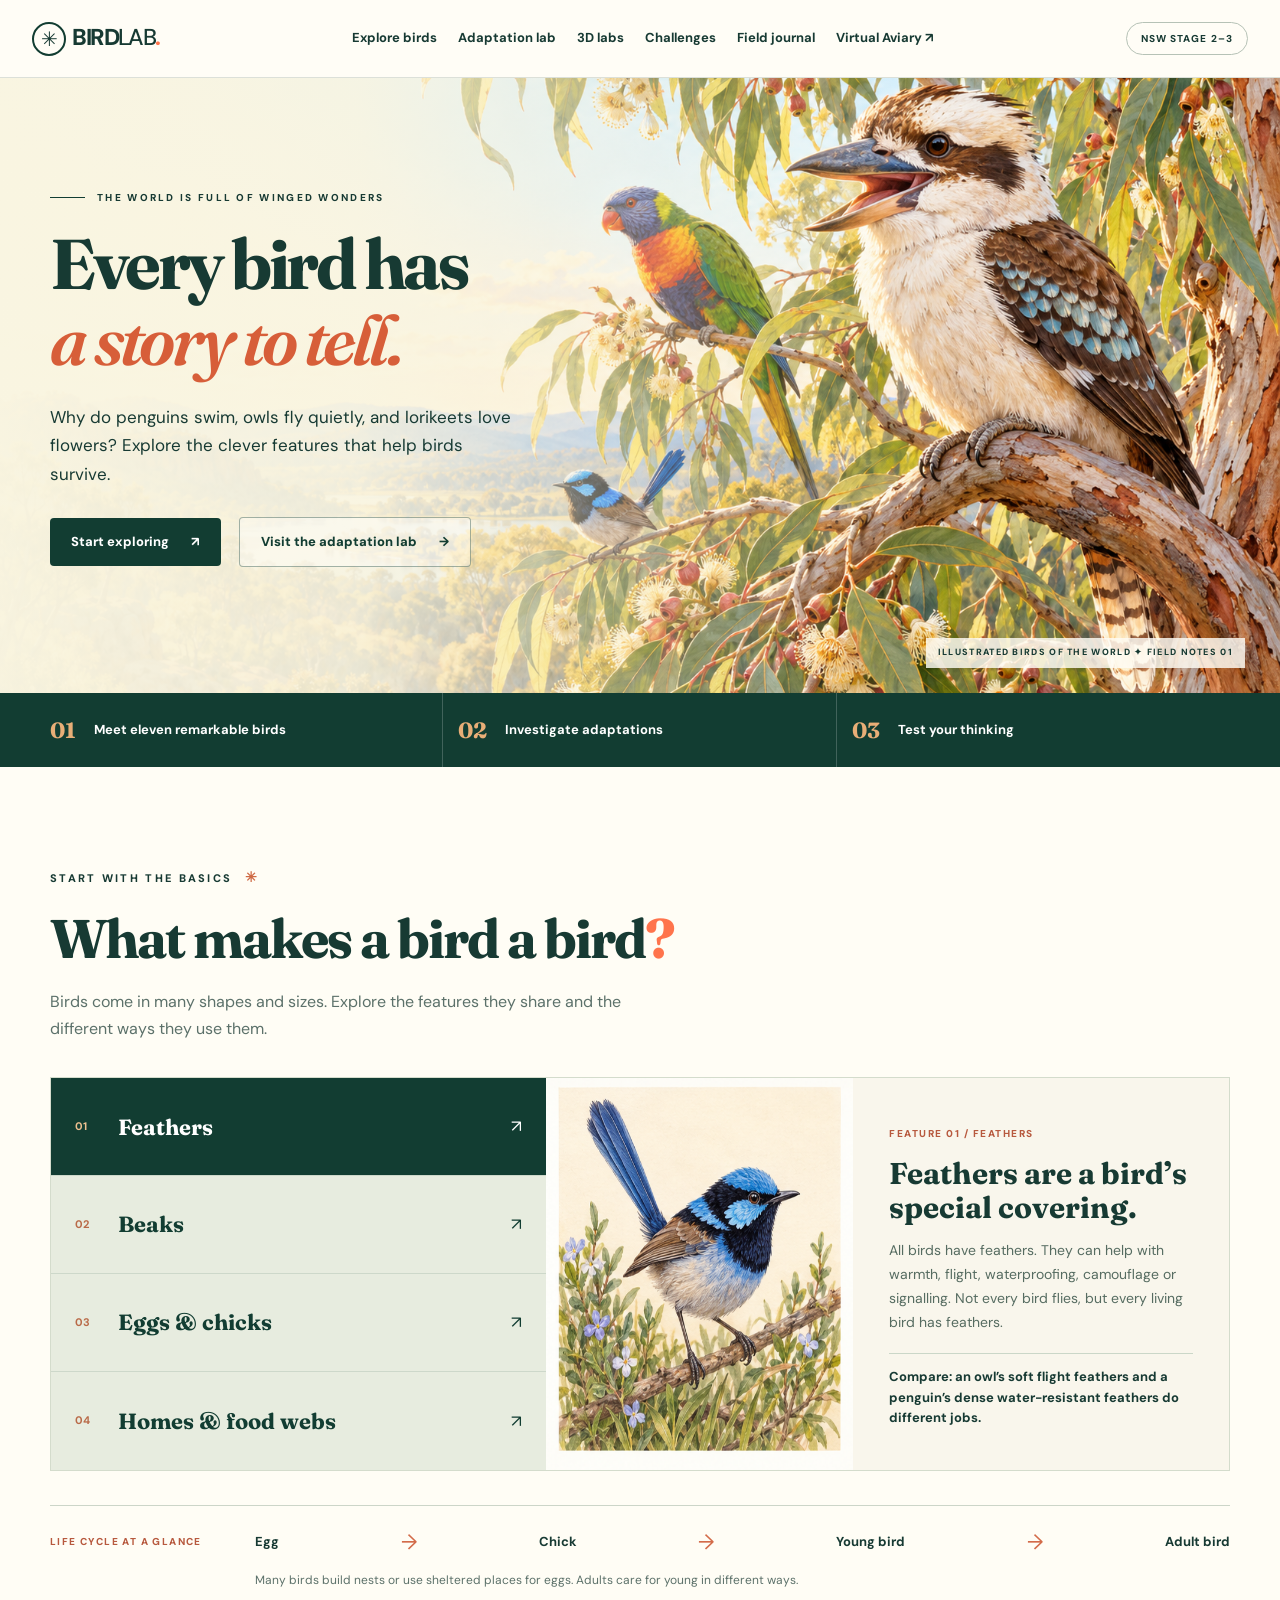
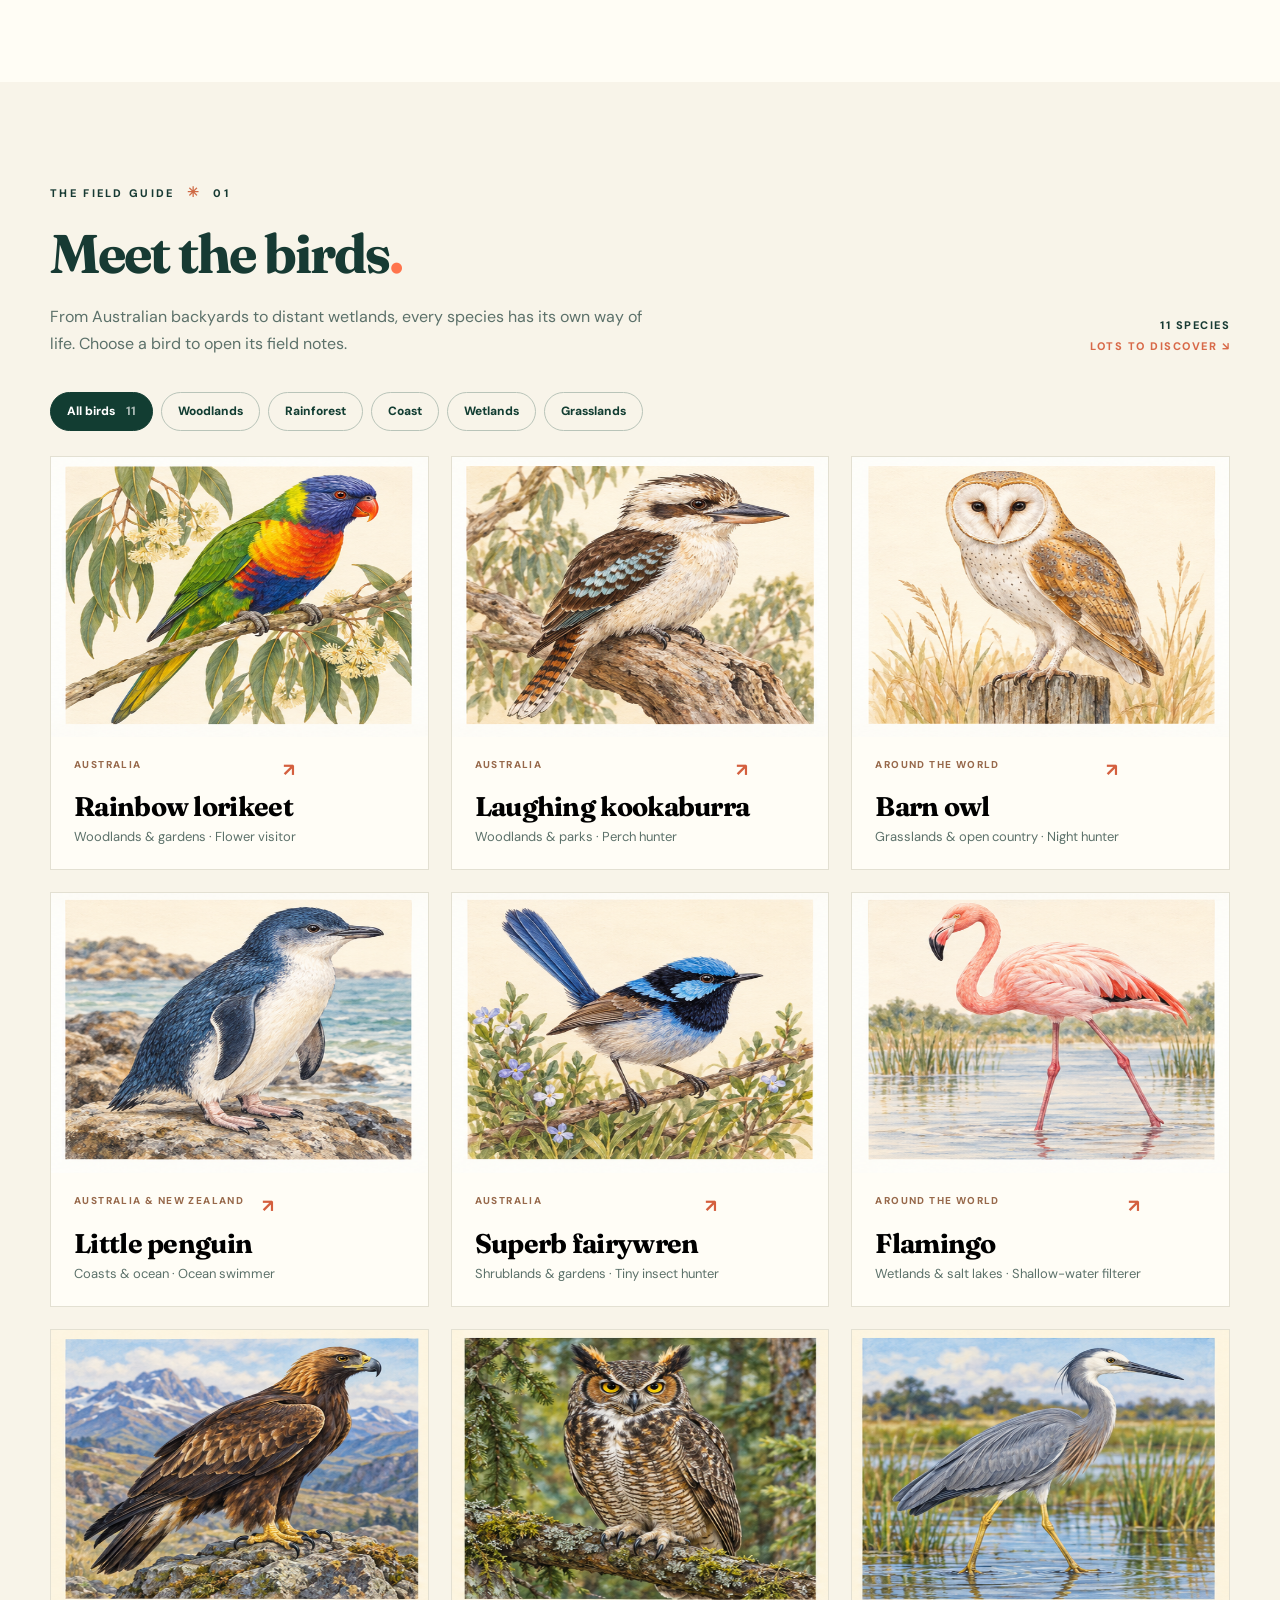
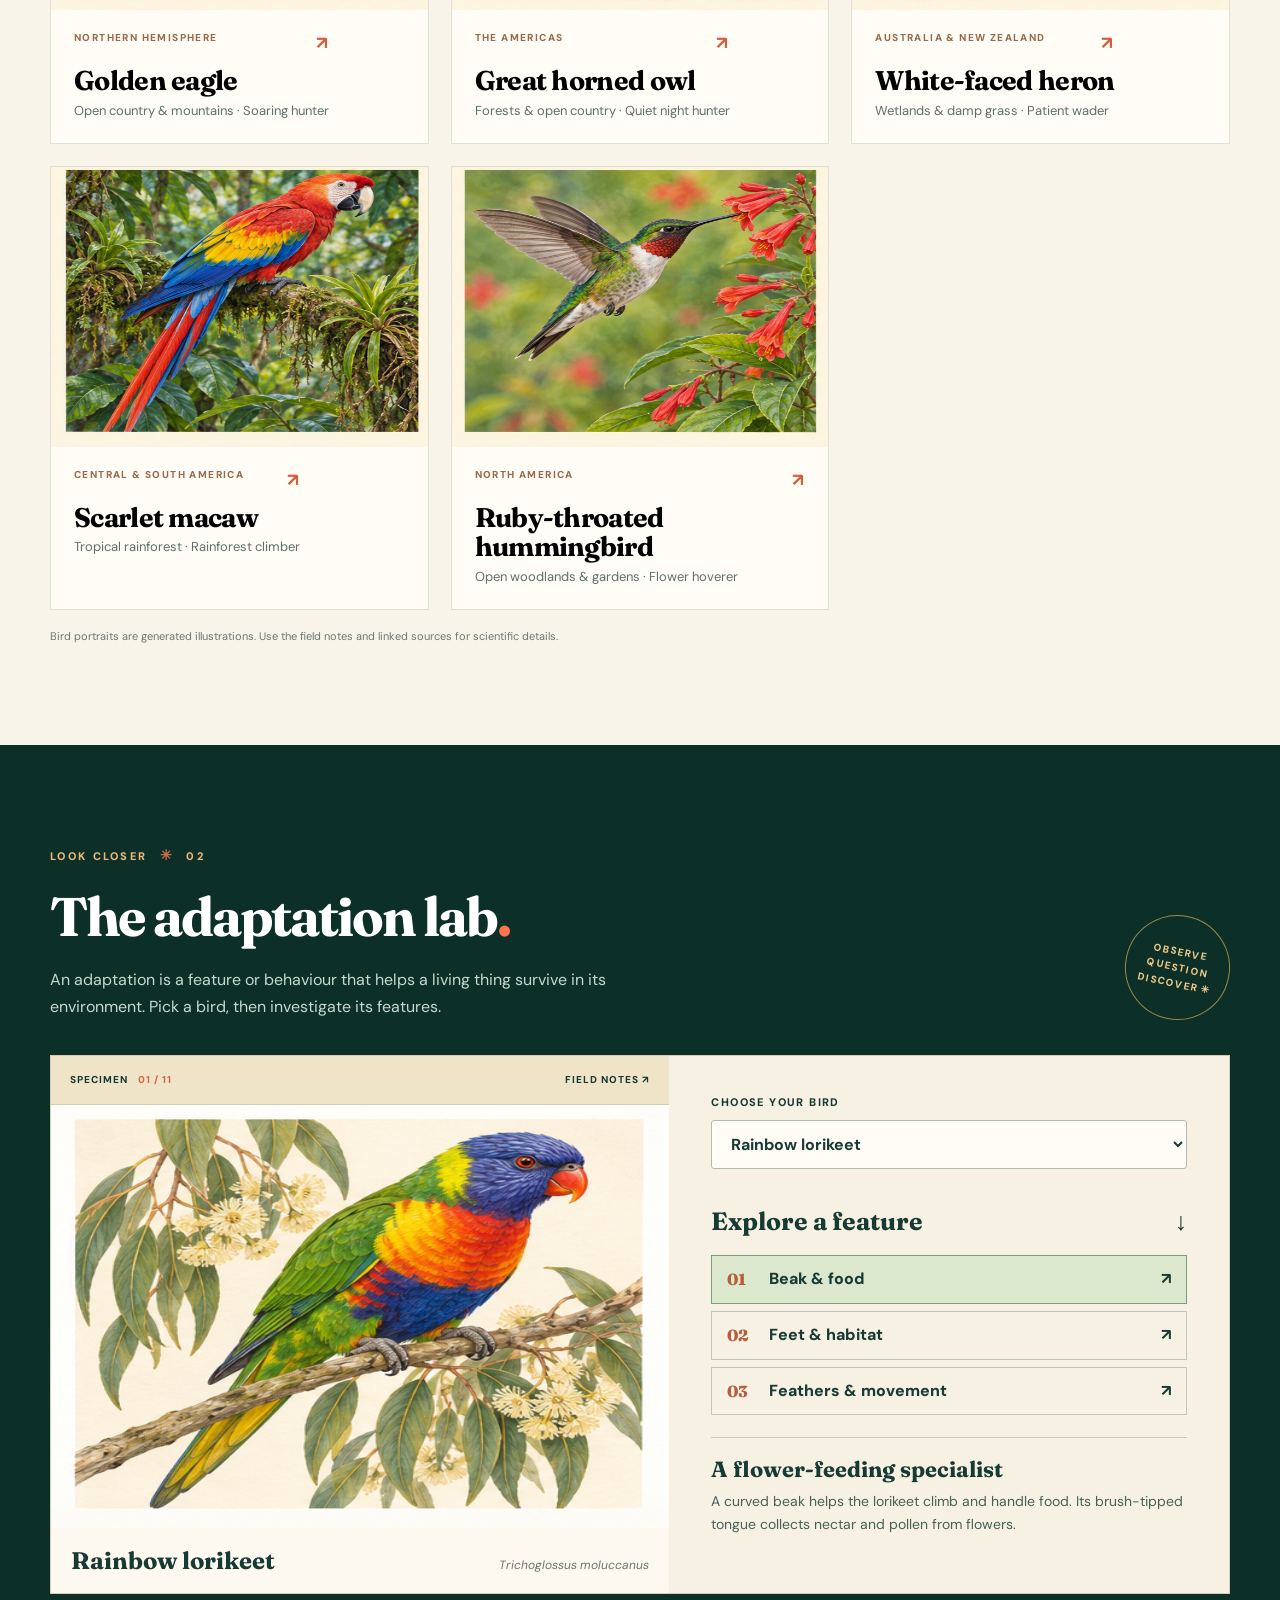
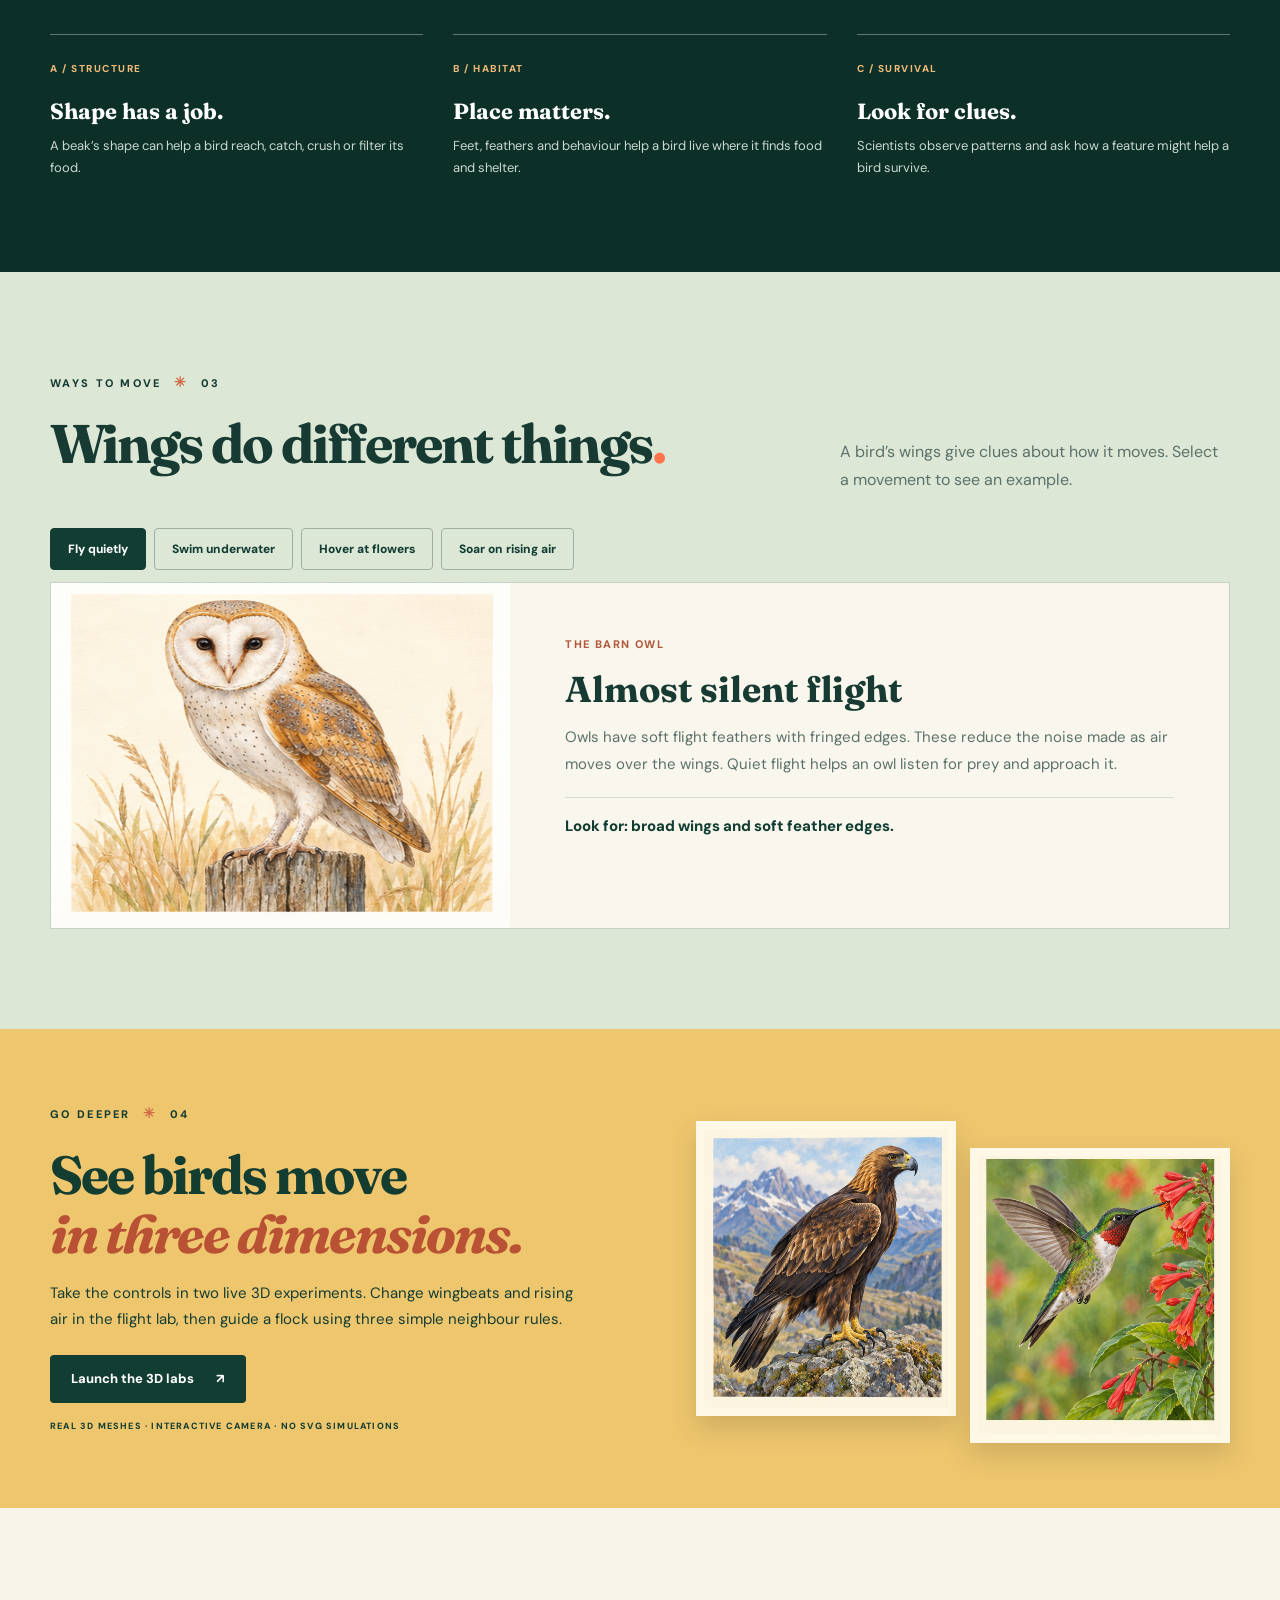
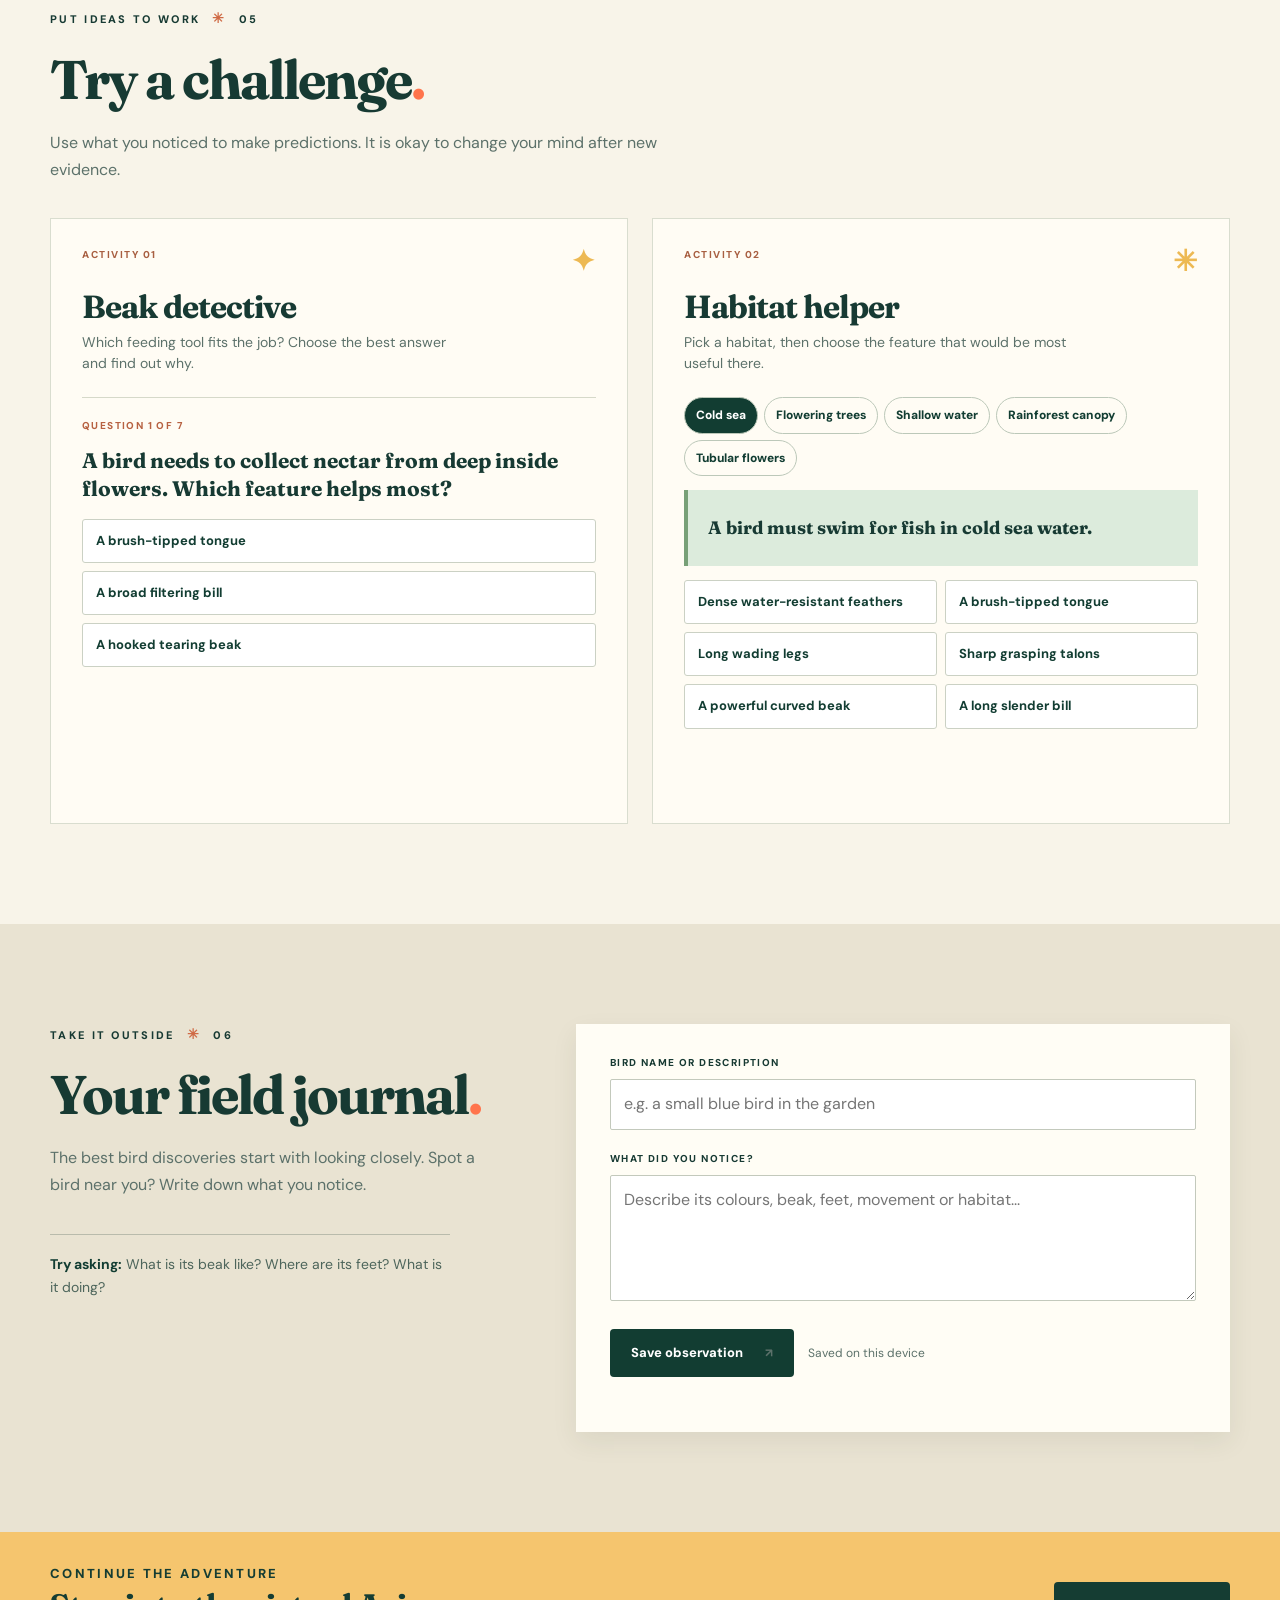
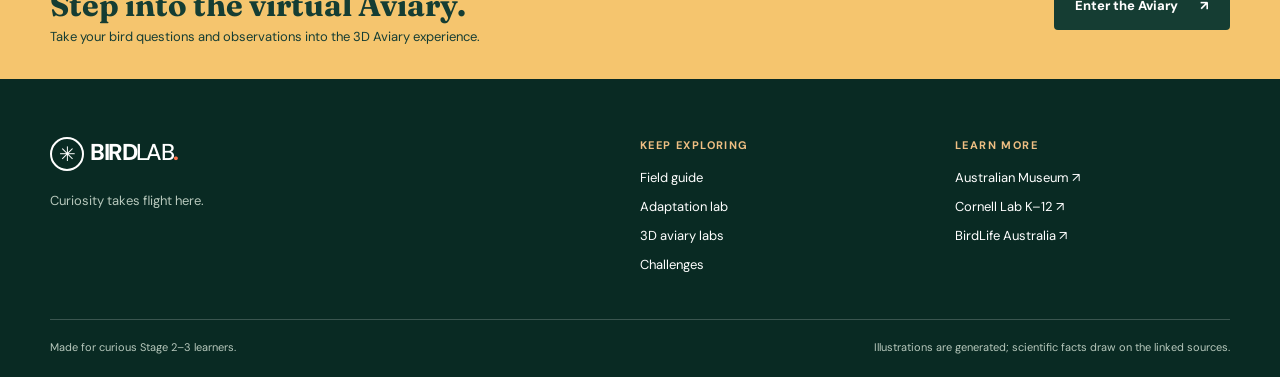
==== index.html @ fdb7d4bb "Build interactive Bird Lab and 3D aviary simulations" ====
<!doctype html>
<html lang="en-AU">
<head>
  <meta charset="utf-8">
  <meta name="viewport" content="width=device-width, initial-scale=1">
  <meta name="theme-color" content="#123d32">
  <meta name="description" content="Explore birds, adaptations and habitats through an interactive field guide for NSW Stage 2 and 3 students.">
  <title>Bird Lab — Explore the wonderful world of birds</title>
  <link rel="stylesheet" href="styles.css">
  <script src="app.js" defer></script>
</head>
<body>
  <a class="skip-link" href="#main">Skip to content</a>
  <header class="site-header">
    <div class="nav-wrap">
      <a class="brand" href="#top" aria-label="Bird Lab home"><span class="brand-mark" aria-hidden="true">✳</span> BIRD<span>LAB</span><span class="brand-dot">.</span></a>
      <nav class="main-nav" aria-label="Main navigation">
        <a href="#explore">Explore birds</a>
        <a href="#adaptations">Adaptation lab</a>
        <a href="simulations.html">3D labs</a>
        <a href="#challenges">Challenges</a>
        <a href="#journal">Field journal</a>
        <a href="https://framevr.io/eduaviary2" target="_blank" rel="noopener noreferrer">Virtual Aviary ↗</a>
      </nav>
      <span class="stage-pill">NSW STAGE 2–3</span>
      <button class="menu-toggle" id="menuToggle" aria-label="Open menu" aria-expanded="false" aria-controls="mobileNav">☰</button>
    </div>
    <nav class="mobile-nav" id="mobileNav" aria-label="Mobile navigation" hidden>
      <a href="#explore">Explore birds</a><a href="#adaptations">Adaptation lab</a><a href="simulations.html">3D labs</a><a href="#challenges">Challenges</a><a href="#journal">Field journal</a><a href="https://framevr.io/eduaviary2" target="_blank" rel="noopener noreferrer">Virtual Aviary ↗</a>
    </nav>
  </header>

  <main id="main">
    <section class="hero" id="top" aria-labelledby="heroTitle">
      <div class="hero-image" role="img" aria-label="Illustration of a kookaburra, rainbow lorikeet and superb fairywren in Australian bushland"></div>
      <div class="hero-shade"></div>
      <div class="hero-content container">
        <div class="eyebrow hero-eyebrow"><span class="eyebrow-line"></span> THE WORLD IS FULL OF WINGED WONDERS</div>
        <h1 id="heroTitle">Every bird has<br><em>a story to tell.</em></h1>
        <p>Why do penguins swim, owls fly quietly, and lorikeets love flowers? Explore the clever features that help birds survive.</p>
        <div class="hero-actions"><a class="button button-primary" href="#explore">Start exploring <span aria-hidden="true">↗</span></a><a class="button button-ghost" href="#adaptations">Visit the adaptation lab <span aria-hidden="true">→</span></a></div>
      </div>
      <div class="hero-caption">ILLUSTRATED BIRDS OF THE WORLD <span aria-hidden="true">✦</span> FIELD NOTES 01</div>
    </section>

    <div class="quick-strip" aria-label="What you can do">
      <div class="container quick-grid">
        <div><span class="quick-number">01</span><span>Meet eleven remarkable birds</span></div>
        <div><span class="quick-number">02</span><span>Investigate adaptations</span></div>
        <div><span class="quick-number">03</span><span>Test your thinking</span></div>
      </div>
    </div>

    <section class="section basics-section" id="basics" aria-labelledby="basicsTitle"><div class="container"><div class="section-head"><div><p class="eyebrow">START WITH THE BASICS <span class="eyebrow-star">✳</span></p><h2 id="basicsTitle">What makes a bird a bird<span class="accent-dot">?</span></h2><p class="section-intro">Birds come in many shapes and sizes. Explore the features they share and the different ways they use them.</p></div></div><div class="basics-layout"><div class="basics-list" role="tablist" aria-label="Bird basics"><button type="button" role="tab" id="basicTab0" aria-controls="basicsPanel" aria-selected="true" data-basic="0"><span>01</span> Feathers <b>↗</b></button><button type="button" role="tab" id="basicTab1" aria-controls="basicsPanel" aria-selected="false" data-basic="1"><span>02</span> Beaks <b>↗</b></button><button type="button" role="tab" id="basicTab2" aria-controls="basicsPanel" aria-selected="false" data-basic="2"><span>03</span> Eggs & chicks <b>↗</b></button><button type="button" role="tab" id="basicTab3" aria-controls="basicsPanel" aria-selected="false" data-basic="3"><span>04</span> Homes & food webs <b>↗</b></button></div><div class="basics-panel" id="basicsPanel" role="tabpanel" aria-labelledby="basicTab0"></div></div><div class="lifecycle"><span>LIFE CYCLE AT A GLANCE</span><div><b>Egg</b><i>→</i><b>Chick</b><i>→</i><b>Young bird</b><i>→</i><b>Adult bird</b></div><p>Many birds build nests or use sheltered places for eggs. Adults care for young in different ways.</p></div></div></section>

    <section class="section explore-section" id="explore" aria-labelledby="exploreTitle">
      <div class="container">
        <div class="section-head">
          <div><p class="eyebrow">THE FIELD GUIDE <span class="eyebrow-star">✳</span> 01</p><h2 id="exploreTitle">Meet the birds<span class="accent-dot">.</span></h2><p class="section-intro">From Australian backyards to distant wetlands, every species has its own way of life. Choose a bird to open its field notes.</p></div>
          <div class="head-note">11 SPECIES<br><span>LOTS TO DISCOVER ↘</span></div>
        </div>
        <div class="filter-row" role="group" aria-label="Filter birds by habitat">
          <button class="filter active" type="button" data-filter="all" aria-pressed="true">All birds <span>11</span></button>
          <button class="filter" type="button" data-filter="woodland" aria-pressed="false">Woodlands</button>
          <button class="filter" type="button" data-filter="rainforest" aria-pressed="false">Rainforest</button>
          <button class="filter" type="button" data-filter="coast" aria-pressed="false">Coast</button>
          <button class="filter" type="button" data-filter="wetland" aria-pressed="false">Wetlands</button>
          <button class="filter" type="button" data-filter="grassland" aria-pressed="false">Grasslands</button>
        </div>
        <div class="bird-grid" id="birdGrid"></div>
        <p class="art-note">Bird portraits are generated illustrations. Use the field notes and linked sources for scientific details.</p>
      </div>
    </section>

    <section class="section adaptation-section" id="adaptations" aria-labelledby="adaptTitle">
      <div class="container">
        <div class="section-head light-head"><div><p class="eyebrow">LOOK CLOSER <span class="eyebrow-star">✳</span> 02</p><h2 id="adaptTitle">The adaptation lab<span class="accent-dot">.</span></h2><p class="section-intro">An adaptation is a feature or behaviour that helps a living thing survive in its environment. Pick a bird, then investigate its features.</p></div><span class="lab-stamp" aria-hidden="true">OBSERVE<br>QUESTION<br>DISCOVER ✳</span></div>
        <div class="lab-shell">
          <div class="lab-display"><div class="lab-display-top"><span>SPECIMEN <strong id="specimenNumber">01 / 11</strong></span><span>FIELD NOTES ↗</span></div><div class="lab-art bird-art" id="labArt" role="img"></div><div class="lab-bird-name"><span id="labCommon">Rainbow lorikeet</span><i id="labScientific">Trichoglossus moluccanus</i></div></div>
          <div class="lab-controls"><label class="input-label" for="birdSelect">CHOOSE YOUR BIRD</label><select id="birdSelect" aria-label="Choose a bird to investigate"></select><div class="feature-heading">Explore a feature <span aria-hidden="true">↓</span></div><div class="feature-buttons" role="group" aria-label="Bird features"><button type="button" class="feature-button active" data-feature="beak" aria-pressed="true"><span class="feature-icon">01</span><span>Beak & food</span><span>↗</span></button><button type="button" class="feature-button" data-feature="feet" aria-pressed="false"><span class="feature-icon">02</span><span>Feet & habitat</span><span>↗</span></button><button type="button" class="feature-button" data-feature="feathers" aria-pressed="false"><span class="feature-icon">03</span><span>Feathers & movement</span><span>↗</span></button></div><div class="feature-copy" id="featureCopy" aria-live="polite"></div></div>
        </div>
        <div class="concept-grid"><article><span class="concept-index">A / STRUCTURE</span><h3>Shape has a job.</h3><p>A beak’s shape can help a bird reach, catch, crush or filter its food.</p></article><article><span class="concept-index">B / HABITAT</span><h3>Place matters.</h3><p>Feet, feathers and behaviour help a bird live where it finds food and shelter.</p></article><article><span class="concept-index">C / SURVIVAL</span><h3>Look for clues.</h3><p>Scientists observe patterns and ask how a feature might help a bird survive.</p></article></div>
      </div>
    </section>

    <section class="section movement-section" aria-labelledby="movementTitle"><div class="container"><div class="section-head compact-head"><div><p class="eyebrow">WAYS TO MOVE <span class="eyebrow-star">✳</span> 03</p><h2 id="movementTitle">Wings do different things<span class="accent-dot">.</span></h2></div><p class="section-intro">A bird’s wings give clues about how it moves. Select a movement to see an example.</p></div><div class="movement-tabs" role="tablist" aria-label="Ways birds use wings"><button type="button" role="tab" id="moveTab0" aria-controls="movementPanel" aria-selected="true" data-move="0">Fly quietly</button><button type="button" role="tab" id="moveTab1" aria-controls="movementPanel" aria-selected="false" data-move="1">Swim underwater</button><button type="button" role="tab" id="moveTab2" aria-controls="movementPanel" aria-selected="false" data-move="2">Hover at flowers</button><button type="button" role="tab" id="moveTab3" aria-controls="movementPanel" aria-selected="false" data-move="3">Soar on rising air</button></div><div class="movement-panel" id="movementPanel" role="tabpanel" aria-labelledby="moveTab0"></div></div></section>

    <section class="sim-promo" aria-labelledby="simPromoTitle"><div class="container sim-promo-layout"><div class="sim-promo-copy"><p class="eyebrow">GO DEEPER <span class="eyebrow-star">✳</span> 04</p><h2 id="simPromoTitle">See birds move<br><em>in three dimensions.</em></h2><p>Take the controls in two live 3D experiments. Change wingbeats and rising air in the flight lab, then guide a flock using three simple neighbour rules.</p><a class="button button-primary" href="simulations.html">Launch the 3D labs <span aria-hidden="true">↗</span></a><span class="sim-promo-note">REAL 3D MESHES · INTERACTIVE CAMERA · NO SVG SIMULATIONS</span></div><div class="sim-promo-art"><div class="bird-art" role="img" aria-label="Illustration of a golden eagle" style="background-image:url('assets/additional-birds.png');background-position:0% 0%"></div><div class="bird-art" role="img" aria-label="Illustration of a ruby-throated hummingbird" style="background-image:url('assets/additional-birds.png');background-position:50% 100%"></div></div></div></section>

    <section class="section challenge-section" id="challenges" aria-labelledby="challengeTitle"><div class="container"><div class="section-head"><div><p class="eyebrow">PUT IDEAS TO WORK <span class="eyebrow-star">✳</span> 05</p><h2 id="challengeTitle">Try a challenge<span class="accent-dot">.</span></h2><p class="section-intro">Use what you noticed to make predictions. It is okay to change your mind after new evidence.</p></div></div><div class="challenge-grid"><article class="challenge-card"><div class="challenge-card-top"><span>ACTIVITY 01</span><span class="challenge-symbol" aria-hidden="true">✦</span></div><h3>Beak detective</h3><p>Which feeding tool fits the job? Choose the best answer and find out why.</p><div class="quiz-box"><div class="quiz-progress" id="quizProgress">QUESTION 1 OF 7</div><h4 id="quizQuestion"></h4><div id="quizChoices" class="quiz-choices"></div><p id="quizFeedback" class="quiz-feedback" aria-live="polite"></p><button id="quizNext" type="button" class="text-button" hidden>Next question <span aria-hidden="true">→</span></button></div></article><article class="challenge-card habitat-card"><div class="challenge-card-top"><span>ACTIVITY 02</span><span class="challenge-symbol" aria-hidden="true">✳</span></div><h3>Habitat helper</h3><p>Pick a habitat, then choose the feature that would be most useful there.</p><div class="habitat-picker" role="group" aria-label="Choose a habitat"><button type="button" class="habitat-choice active" data-habitat="water" aria-pressed="true">Cold sea</button><button type="button" class="habitat-choice" data-habitat="flowers" aria-pressed="false">Flowering trees</button><button type="button" class="habitat-choice" data-habitat="shallows" aria-pressed="false">Shallow water</button><button type="button" class="habitat-choice" data-habitat="rainforest" aria-pressed="false">Rainforest canopy</button><button type="button" class="habitat-choice" data-habitat="tubular" aria-pressed="false">Tubular flowers</button></div><div class="habitat-scene" id="habitatScene"><span id="habitatPrompt"></span></div><div class="habitat-options" id="habitatOptions"></div><p id="habitatFeedback" class="habitat-feedback" aria-live="polite"></p></article></div></div></section>

    <section class="section journal-section" id="journal" aria-labelledby="journalTitle"><div class="container journal-layout"><div><p class="eyebrow">TAKE IT OUTSIDE <span class="eyebrow-star">✳</span> 06</p><h2 id="journalTitle">Your field journal<span class="accent-dot">.</span></h2><p class="section-intro">The best bird discoveries start with looking closely. Spot a bird near you? Write down what you notice.</p><div class="journal-tip"><strong>Try asking:</strong> What is its beak like? Where are its feet? What is it doing?</div></div><div class="journal-card"><label for="birdSeen">BIRD NAME OR DESCRIPTION</label><input id="birdSeen" type="text" maxlength="80" placeholder="e.g. a small blue bird in the garden"><label for="birdNote">WHAT DID YOU NOTICE?</label><textarea id="birdNote" maxlength="500" rows="4" placeholder="Describe its colours, beak, feet, movement or habitat..."></textarea><div class="journal-actions"><button type="button" class="button button-primary" id="saveNote">Save observation <span aria-hidden="true">↗</span></button><span>Saved on this device</span></div><p class="journal-status" id="journalStatus" role="status"></p><div class="saved-notes" id="savedNotes"></div></div></div></section>
    <section class="aviary-band" aria-labelledby="aviaryTitle"><div class="container aviary-inner"><div><p class="eyebrow">CONTINUE THE ADVENTURE</p><h2 id="aviaryTitle">Step into the virtual Aviary.</h2><p>Take your bird questions and observations into the 3D Aviary experience.</p></div><a class="button" href="https://framevr.io/eduaviary2" target="_blank" rel="noopener noreferrer">Enter the Aviary <span aria-hidden="true">↗</span></a></div></section>
  </main>

  <footer class="site-footer"><div class="container footer-grid"><div><div class="brand footer-brand"><span class="brand-mark" aria-hidden="true">✳</span> BIRD<span>LAB</span><span class="brand-dot">.</span></div><p>Curiosity takes flight here.</p></div><div><strong>Keep exploring</strong><a href="#explore">Field guide</a><a href="#adaptations">Adaptation lab</a><a href="simulations.html">3D aviary labs</a><a href="#challenges">Challenges</a></div><div><strong>Learn more</strong><a href="https://australian.museum/learn/animals/birds/" target="_blank" rel="noopener noreferrer">Australian Museum ↗</a><a href="https://www.birds.cornell.edu/k12/" target="_blank" rel="noopener noreferrer">Cornell Lab K–12 ↗</a><a href="https://birdlife.org.au/" target="_blank" rel="noopener noreferrer">BirdLife Australia ↗</a></div></div><div class="container footer-bottom"><span>Made for curious Stage 2–3 learners.</span><span>Illustrations are generated; scientific facts draw on the linked sources.</span></div></footer>

  <dialog id="birdDialog" class="bird-dialog" aria-labelledby="dialogTitle"><button type="button" class="dialog-close" id="closeDialog" aria-label="Close bird notes">×</button><div class="dialog-inner"><div class="dialog-art bird-art" id="dialogArt" role="img"></div><div class="dialog-content"><p class="eyebrow" id="dialogOrigin"></p><h2 id="dialogTitle"></h2><p class="dialog-scientific" id="dialogScientific"></p><p class="dialog-summary" id="dialogSummary"></p><div class="dialog-facts" id="dialogFacts"></div><p class="dialog-question" id="dialogQuestion"></p></div></div></dialog>
</body>
</html>
---- styles.css ----
@import url('https://fonts.googleapis.com/css2?family=DM+Sans:wght@400;500;600;700;800&family=Fraunces:opsz,wght,SOFT,WONK@9..144,600,0,1;9..144,700,0,1&display=swap');
:root{--forest:#123d32;--deep:#0c3028;--cream:#f8f4e9;--paper:#fffdf6;--ink:#173a33;--muted:#5c716a;--orange:#ff744c;--yellow:#f7c65d;--line:#dddcd0;--serif:Fraunces,Georgia,serif;--sans:'DM Sans',Arial,sans-serif}
*{box-sizing:border-box}html{scroll-behavior:smooth;scroll-padding-top:82px}body{margin:0;background:var(--cream);color:var(--ink);font-family:var(--sans);font-size:16px;line-height:1.55}button,input,select,textarea{font:inherit}button{cursor:pointer}a{color:inherit;text-decoration:none}img{max-width:100%}.container{width:min(1180px,calc(100% - 64px));margin-inline:auto}.skip-link{position:absolute;top:-60px;left:12px;z-index:100;background:#fff;padding:10px 16px}.skip-link:focus{top:12px}:focus-visible{outline:3px solid #f69a34;outline-offset:3px}
.site-header{position:relative;z-index:20;background:var(--paper);border-bottom:1px solid rgba(13,54,44,.14)}.nav-wrap{min-height:77px;width:min(1320px,calc(100% - 64px));margin:auto;display:flex;align-items:center;gap:40px}.brand{font-weight:800;font-size:23px;letter-spacing:-1.6px;white-space:nowrap;line-height:1}.brand span:not(.brand-mark):not(.brand-dot){font-weight:500}.brand-mark{display:inline-flex;align-items:center;justify-content:center;width:34px;height:34px;border:2px solid var(--forest);border-radius:50%;font-size:20px;font-weight:400;vertical-align:middle;margin-right:3px}.brand-dot{color:var(--orange)}.main-nav{display:flex;gap:34px;margin:auto}.main-nav a{font-size:13px;font-weight:700;white-space:nowrap}.main-nav a:hover,.mobile-nav a:hover{color:#ca5a37}.stage-pill{border:1px solid #b6c2b6;border-radius:100px;padding:8px 14px;font-size:10px;letter-spacing:1.1px;font-weight:800;white-space:nowrap}.menu-toggle{display:none;border:0;background:none;font-size:25px;color:var(--forest)}.mobile-nav{display:none}
.hero{min-height:615px;position:relative;overflow:hidden;background:#eadfb9}.hero-image{position:absolute;inset:0;background-image:url('assets/bushland-hero.png');background-position:center 53%;background-size:cover}.hero-shade{position:absolute;inset:0;background:linear-gradient(90deg,rgba(249,245,225,.98) 0%,rgba(249,245,225,.89) 28%,rgba(249,245,225,.35) 49%,transparent 72%)}.hero-content{position:relative;z-index:1;padding-block:112px 108px}.eyebrow{font-size:11px;letter-spacing:2.3px;font-weight:800;margin:0 0 20px}.hero-eyebrow{display:flex;align-items:center;gap:12px;font-size:10px}.eyebrow-line{height:1px;width:35px;background:var(--forest)}.hero h1{font-family:var(--serif);font-weight:700;font-size:clamp(50px,5.5vw,79px);line-height:1.08;letter-spacing:-3.5px;margin:0 0 25px;max-width:650px}.hero h1 em{font-weight:600;color:#d75e39}.hero-content>p{font-size:17px;max-width:470px;line-height:1.7;margin:0 0 28px}.hero-actions{display:flex;gap:18px;align-items:center;flex-wrap:wrap}.button{display:inline-flex;align-items:center;justify-content:center;gap:22px;border:0;padding:14px 21px;border-radius:4px;font-weight:800;font-size:13px;min-height:48px;transition:transform .2s,background .2s}.button:hover{transform:translateY(-2px)}.button-primary{background:var(--forest);color:white}.button-primary:hover{background:#245c4b}.button-ghost{border:1px solid rgba(18,61,50,.38);background:rgba(255,255,255,.35);color:var(--forest)}.button-ghost:hover{background:white}.hero-caption{position:absolute;right:35px;bottom:25px;z-index:1;background:rgba(255,253,246,.82);padding:8px 12px;font-size:9px;letter-spacing:1.3px;font-weight:800}.quick-strip{background:var(--forest);color:#fff}.quick-grid{display:grid;grid-template-columns:repeat(3,1fr)}.quick-grid>div{display:flex;align-items:center;gap:18px;padding:20px 15px;border-right:1px solid rgba(255,255,255,.2);font-size:13px;font-weight:700}.quick-grid>div:first-child{padding-left:0}.quick-grid>div:last-child{border-right:0}.quick-number{color:#e8ae77;font-family:var(--serif);font-size:22px;font-weight:700}
.section{padding:100px 0}.section-head{display:flex;justify-content:space-between;align-items:end;gap:30px;margin-bottom:35px}.section-head>div:first-child{max-width:710px}.section h2{font-family:var(--serif);font-size:clamp(38px,4.25vw,57px);letter-spacing:-2px;line-height:1.12;margin:0 0 18px}.accent-dot{color:var(--orange)}.section-intro{font-size:16px;color:var(--muted);max-width:610px;margin:0;line-height:1.7}.eyebrow-star{font-size:14px;color:#cf6a45;margin:0 7px}.head-note{font-size:11px;font-weight:800;letter-spacing:1.5px;line-height:1.9;text-align:right;white-space:nowrap}.head-note span{color:#d86948}.filter-row{display:flex;flex-wrap:wrap;gap:8px;margin-bottom:25px}.filter{background:transparent;border:1px solid #b9c4b9;color:var(--forest);border-radius:100px;padding:9px 16px;font-size:12px;font-weight:800}.filter span{margin-left:8px;opacity:.65}.filter:hover{background:#e8eadc}.filter.active{background:var(--forest);color:white;border-color:var(--forest)}.bird-grid{display:grid;grid-template-columns:repeat(3,minmax(0,1fr));gap:22px}.bird-card{border:1px solid #e3e0d2;background:var(--paper);padding:0;text-align:left;display:flex;flex-direction:column;transition:transform .2s,box-shadow .2s;overflow:hidden}.bird-card:hover{transform:translateY(-5px);box-shadow:0 12px 28px rgba(32,55,39,.13)}.bird-art{background-image:url('assets/bird-portraits.png');background-size:300% 200%;background-repeat:no-repeat;background-color:#f7edd9}.bird-card .bird-art{height:280px;width:100%}.bird-card-bottom{padding:20px 23px 22px}.bird-card-topline{display:flex;justify-content:space-between;color:#97694b;letter-spacing:1.4px;font-size:10px;font-weight:800;margin-bottom:8px}.bird-card h3{font-family:var(--serif);font-size:27px;line-height:1.1;margin:0 0 5px;letter-spacing:-.7px}.bird-card p{color:var(--muted);font-size:13px;margin:0}.bird-card .card-arrow{font-size:18px;color:#d45f3e}.art-note{font-size:11px;color:#6c786f;margin:18px 0 0}
.basics-section{background:#fffdf5;padding-bottom:92px}.basics-layout{display:grid;grid-template-columns:.42fr .58fr;min-height:340px;border:1px solid #d4dccc}.basics-list{display:grid;grid-template-rows:repeat(4,1fr);background:#e7ecdf}.basics-list button{display:grid;grid-template-columns:34px 1fr auto;align-items:center;gap:9px;border:0;border-bottom:1px solid #cdd8ca;padding:16px 24px;text-align:left;background:transparent;color:var(--forest);font-family:var(--serif);font-size:22px;font-weight:700}.basics-list button:last-child{border-bottom:0}.basics-list button[aria-selected="true"]{background:var(--forest);color:#fff}.basics-list button span{font-family:var(--sans);font-size:11px;color:#b96a48}.basics-list button[aria-selected="true"] span{color:#edc090}.basics-list button b{font-family:var(--sans);font-size:17px;font-weight:400}.basics-panel{display:grid;grid-template-columns:.45fr .55fr;background:#f9f6ec}.basics-art{height:100%;min-height:340px}.basics-copy{padding:42px 36px}.basics-copy>span{font-size:10px;font-weight:800;letter-spacing:1.5px;color:#b7593e}.basics-copy h3{font-family:var(--serif);font-size:30px;line-height:1.14;margin:12px 0}.basics-copy p{font-size:14px;color:#566c61;line-height:1.7}.basics-copy strong{display:block;border-top:1px solid #cbd7c8;padding-top:13px;margin-top:19px;font-size:13px}.lifecycle{display:grid;grid-template-columns:175px 1fr;gap:13px 30px;align-items:center;border-top:1px solid #ccd5c8;margin-top:34px;padding-top:20px}.lifecycle>span{font-size:10px;letter-spacing:1.4px;font-weight:800;color:#b7593e}.lifecycle>div{display:flex;align-items:center;justify-content:space-between;gap:10px}.lifecycle b{font-size:13px}.lifecycle i{font-style:normal;font-size:21px;color:#d36b49}.lifecycle p{grid-column:2;margin:0;font-size:12px;color:var(--muted)}
.adaptation-section{background:var(--deep);color:#fff;padding-bottom:94px}.light-head .section-intro{color:#c7d9ce}.light-head .eyebrow{color:#eeb978}.lab-stamp{border:1px solid rgba(249,196,104,.6);border-radius:50%;width:105px;height:105px;display:flex;align-items:center;justify-content:center;text-align:center;color:#efc989;transform:rotate(12deg);font-size:10px;font-weight:800;line-height:1.6;letter-spacing:1.4px;flex:none}.lab-shell{display:grid;grid-template-columns:1.05fr .95fr;background:#f7f1e3;color:var(--ink);min-height:510px;border:1px solid #d3ccb8}.lab-display{position:relative;background:#efe3c8;display:flex;flex-direction:column;min-height:510px}.lab-display-top{display:flex;justify-content:space-between;padding:16px 19px;font-size:10px;letter-spacing:1px;font-weight:800;border-bottom:1px solid rgba(23,58,51,.14)}.lab-display-top strong{color:#d46542;margin-left:7px}.lab-art{flex:1;min-height:355px;background-size:300% 200%;background-position:0 0}.lab-bird-name{padding:14px 20px;background:rgba(255,253,246,.88);display:flex;justify-content:space-between;align-items:baseline;gap:15px}.lab-bird-name span{font-family:var(--serif);font-size:24px;font-weight:700}.lab-bird-name i{font-size:12px;color:#6c746b}.lab-controls{padding:38px 42px 28px}.input-label{display:block;font-size:11px;font-weight:800;letter-spacing:1.4px;margin-bottom:9px}.lab-controls select{width:100%;border:1px solid #aebcaf;border-radius:3px;padding:12px 15px;background:#fffdf6;color:var(--ink);font-weight:700}.feature-heading{font-family:var(--serif);font-size:25px;font-weight:700;display:flex;justify-content:space-between;margin:33px 0 14px}.feature-buttons{display:grid;gap:7px}.feature-button{display:grid;grid-template-columns:30px 1fr auto;align-items:center;gap:12px;text-align:left;padding:11px 15px;border:1px solid #bdc8b8;background:transparent;color:var(--ink);font-weight:800}.feature-button.active{background:#dce8cd;border-color:#7c9c7b}.feature-button:hover{background:#e7ebdb}.feature-icon{color:#b75d3d;font-family:var(--serif);font-size:16px}.feature-copy{margin-top:22px;border-top:1px solid #c8cabb;padding-top:18px;min-height:128px}.feature-copy strong{display:block;font-family:var(--serif);font-size:22px;line-height:1.2;margin-bottom:7px}.feature-copy p{font-size:14px;line-height:1.65;margin:0;color:#476158}.concept-grid{display:grid;grid-template-columns:repeat(3,1fr);gap:30px;margin-top:40px}.concept-grid article{border-top:1px solid rgba(255,255,255,.35);padding-top:20px}.concept-index{font-size:10px;font-weight:800;letter-spacing:1.5px;color:#efba79}.concept-grid h3{font-family:var(--serif);font-size:22px;margin:14px 0 7px}.concept-grid p{font-size:13px;color:#c9d8ce;line-height:1.65;margin:0}
.movement-section{background:#dce7d6}.compact-head{align-items:end}.compact-head .section-intro{max-width:390px}.movement-tabs{display:flex;gap:8px;flex-wrap:wrap;margin-bottom:12px}.movement-tabs button{border:1px solid #9eafa2;background:transparent;padding:11px 17px;color:var(--forest);font-weight:800;font-size:12px;border-radius:4px}.movement-tabs button[aria-selected="true"]{background:var(--forest);border-color:var(--forest);color:white}.movement-panel{background:#f9f7ed;display:grid;grid-template-columns:39% 1fr;min-height:345px;border:1px solid #c5d2c3}.movement-art{min-height:345px}.movement-copy{padding:48px 55px}.movement-copy>span{font-size:11px;letter-spacing:1.4px;color:#b1593c;font-weight:800}.movement-copy h3{font-family:var(--serif);font-size:36px;line-height:1.12;margin:13px 0 14px}.movement-copy p{font-size:15px;color:var(--muted);line-height:1.75}.movement-copy .movement-clue{font-weight:800;color:var(--forest);border-top:1px solid #d6ded0;padding-top:15px;margin-top:20px}
.challenge-section{background:var(--cream)}.challenge-grid{display:grid;grid-template-columns:1fr 1fr;gap:24px}.challenge-card{background:#fffcf4;border:1px solid #d9ddcf;padding:28px 31px 32px;min-height:590px}.challenge-card-top{display:flex;justify-content:space-between;font-size:10px;letter-spacing:1.5px;font-weight:800;color:#a85f41}.challenge-symbol{font-size:29px;line-height:1;color:#edb953}.challenge-card h3{font-family:var(--serif);font-size:32px;line-height:1.1;letter-spacing:-1px;margin:13px 0 7px}.challenge-card>p{font-size:14px;color:var(--muted);margin:0 0 22px;max-width:390px}.quiz-box{border-top:1px solid #d6d9c9;padding-top:20px}.quiz-progress{font-size:10px;font-weight:800;letter-spacing:1.4px;color:#b76242}.quiz-box h4{font-family:var(--serif);font-size:21px;line-height:1.3;margin:14px 0 17px}.quiz-choices,.habitat-options{display:grid;gap:8px}.quiz-choices button,.habitat-options button{border:1px solid #cbd1c4;background:#fff;text-align:left;color:var(--forest);padding:11px 13px;font-size:13px;font-weight:700;border-radius:3px}.quiz-choices button:hover:not(:disabled),.habitat-options button:hover{background:#e8efdf}.quiz-choices button.correct,.habitat-options button.correct{border-color:#3f8a65;background:#e1f2e1}.quiz-choices button.incorrect,.habitat-options button.incorrect{border-color:#d4775e;background:#fbe6dd}.quiz-feedback,.habitat-feedback{font-size:13px;line-height:1.55;min-height:40px;margin:14px 0 0;font-weight:700;color:#376348}.text-button{padding:6px 0;border:0;background:transparent;color:#a44932;font-size:13px;font-weight:800}.habitat-picker{display:flex;gap:6px;flex-wrap:wrap}.habitat-choice{background:transparent;border:1px solid #bcc8b9;border-radius:100px;padding:8px 11px;font-size:12px;font-weight:800;color:var(--forest)}.habitat-choice.active{background:var(--forest);color:#fff}.habitat-scene{margin:14px 0;padding:21px 20px;min-height:76px;background:#dcebdc;display:flex;align-items:center;border-left:4px solid #78a077;font-family:var(--serif);font-size:18px;font-weight:700}.habitat-card .habitat-options{grid-template-columns:repeat(2,1fr)}
.journal-section{background:#e9e3d2}.journal-layout{display:grid;grid-template-columns:.8fr 1.2fr;gap:90px}.journal-tip{border-top:1px solid #b9bbac;margin-top:35px;padding-top:18px;max-width:400px;color:#4d655b;font-size:14px;line-height:1.7}.journal-tip strong{color:var(--forest)}.journal-card{background:#fffdf5;box-shadow:0 10px 24px rgba(52,60,38,.08);padding:31px 34px}.journal-card label{display:block;font-size:10px;font-weight:800;letter-spacing:1.4px;margin-bottom:9px}.journal-card input,.journal-card textarea{width:100%;border:1px solid #c3c9bc;background:#fff;padding:12px 13px;margin-bottom:21px;color:var(--ink);border-radius:2px}.journal-card textarea{resize:vertical}.journal-actions{display:flex;align-items:center;gap:14px;flex-wrap:wrap}.journal-actions span{font-size:12px;color:var(--muted)}.journal-status{font-size:12px;font-weight:700;min-height:15px;color:#43724f;margin:9px 0 0}.saved-notes{margin-top:4px}.saved-notes:empty{display:none}.saved-note{border-top:1px solid #dce0d5;padding:12px 0}.saved-note-head{display:flex;justify-content:space-between;gap:12px}.saved-note strong{font-family:var(--serif);font-size:18px}.saved-note button{border:0;background:none;color:#a94d35;text-decoration:underline;font-size:11px}.saved-note p{font-size:13px;color:var(--muted);margin:4px 0 0;white-space:pre-wrap}
.aviary-band{background:#f5c56e;color:#153d33;padding:32px 0}.aviary-inner{display:flex;align-items:center;justify-content:space-between;gap:25px}.aviary-inner h2{font-family:var(--serif);font-size:31px;line-height:1.1;margin:3px 0 5px}.aviary-inner p{margin:0;font-size:13px}.aviary-inner .button{background:#153d33;color:#fff;flex:none}.aviary-inner .eyebrow{margin:0}.site-footer{background:#092a23;color:#fff;padding:58px 0 21px}.footer-grid{display:grid;grid-template-columns:2fr 1fr 1fr;gap:40px}.footer-brand{margin-bottom:20px}.footer-brand .brand-mark{border-color:#fff}.footer-grid p{color:#b7c8bc;font-size:13px}.footer-grid>div:not(:first-child){display:flex;flex-direction:column;gap:9px;font-size:13px}.footer-grid strong{font-size:11px;letter-spacing:1.4px;text-transform:uppercase;color:#efbf83;margin-bottom:5px}.footer-grid a:hover{text-decoration:underline}.footer-bottom{display:flex;justify-content:space-between;gap:20px;border-top:1px solid rgba(255,255,255,.2);padding-top:19px;margin-top:44px;color:#b7c8bc;font-size:11px}
.bird-dialog{border:0;padding:0;width:min(850px,calc(100% - 30px));max-height:min(90vh,850px);background:#fffdf5;color:var(--ink);box-shadow:0 25px 80px rgba(0,0,0,.3)}.bird-dialog::backdrop{background:rgba(7,36,30,.75)}.dialog-inner{display:grid;grid-template-columns:.9fr 1.1fr;min-height:480px}.dialog-art{min-height:480px}.dialog-content{padding:52px 42px 40px;overflow:auto}.dialog-content h2{font-family:var(--serif);font-size:41px;line-height:1.1;margin:0 0 3px}.dialog-scientific{font-style:italic;color:#728078;font-size:13px;margin:0 0 18px}.dialog-summary{font-size:15px;line-height:1.7}.dialog-facts{display:grid;gap:9px;margin:23px 0}.dialog-facts div{border-top:1px solid #dce0d3;padding-top:9px;font-size:13px;line-height:1.5}.dialog-facts strong{display:block;font-size:10px;letter-spacing:1.3px;color:#a85236;margin-bottom:3px}.dialog-question{background:#e5efdf;padding:13px 15px;font-size:13px;font-weight:700;line-height:1.5}.dialog-close{position:absolute;right:13px;top:8px;font-size:30px;border:0;background:#fffdf5;color:var(--forest);line-height:1;padding:3px 9px}
@media(max-width:1000px){.main-nav{gap:17px}.nav-wrap{gap:24px}.stage-pill{display:none}.hero h1{font-size:62px}.bird-card .bird-art{height:230px}.lab-controls{padding:30px}.journal-layout{gap:45px}}
@media(max-width:760px){.container,.nav-wrap{width:min(100% - 36px,580px)}.nav-wrap{min-height:67px}.main-nav{display:none}.menu-toggle{display:block;margin-left:auto}.mobile-nav:not([hidden]){display:flex;flex-direction:column;gap:0;padding:7px 18px 15px;border-top:1px solid var(--line);background:var(--paper)}.mobile-nav a{padding:11px 1px;font-size:14px;font-weight:800}.hero{min-height:590px}.hero-image{background-position:57% center}.hero-shade{background:linear-gradient(90deg,rgba(249,245,225,.97),rgba(249,245,225,.73) 62%,rgba(249,245,225,.15))}.hero-content{padding-block:95px 120px}.hero h1{font-size:clamp(45px,10vw,62px);letter-spacing:-2.5px}.hero-content>p{font-size:16px;max-width:390px}.hero-caption{font-size:8px;right:18px;bottom:16px}.quick-grid{grid-template-columns:1fr}.quick-grid>div{padding:9px 0;border-right:0;border-bottom:1px solid rgba(255,255,255,.2)}.quick-grid>div:last-child{border:0}.quick-number{font-size:19px}.section{padding:67px 0}.section-head{display:block}.section h2{font-size:43px}.head-note,.lab-stamp{display:none}.basics-layout{grid-template-columns:1fr}.basics-list{grid-template-rows:none;grid-template-columns:repeat(2,1fr)}.basics-list button{font-size:17px;padding:13px}.basics-panel{grid-template-columns:.45fr .55fr}.basics-art{min-height:300px}.basics-copy{padding:25px}.lifecycle{grid-template-columns:1fr}.lifecycle p{grid-column:1}.bird-grid{grid-template-columns:repeat(2,minmax(0,1fr));gap:12px}.bird-card .bird-art{height:190px}.bird-card-bottom{padding:15px}.bird-card h3{font-size:20px}.bird-card p{font-size:12px}.lab-shell{grid-template-columns:1fr}.lab-display{min-height:380px}.lab-art{min-height:300px}.lab-controls{padding:28px}.concept-grid{grid-template-columns:1fr;gap:20px}.movement-panel{grid-template-columns:1fr}.movement-art{height:250px;min-height:250px}.movement-copy{padding:30px}.compact-head .section-intro{margin-top:15px}.challenge-grid,.journal-layout{grid-template-columns:1fr}.challenge-card{min-height:0}.journal-layout{gap:30px}.aviary-inner{align-items:flex-start;flex-direction:column}.footer-grid{grid-template-columns:1fr 1fr}.footer-grid>div:first-child{grid-column:1/-1}.footer-bottom{flex-direction:column;gap:5px}.dialog-inner{grid-template-columns:1fr}.dialog-art{min-height:290px;height:290px}.dialog-content{padding:30px}.bird-dialog{max-height:90vh;overflow:auto}}
@media(max-width:460px){.container,.nav-wrap{width:calc(100% - 30px)}.hero-actions{align-items:stretch;flex-direction:column;max-width:320px}.hero-actions .button{justify-content:space-between}.hero h1{font-size:45px}.basics-list{grid-template-columns:1fr}.basics-list button{padding:10px 14px}.basics-panel{grid-template-columns:1fr}.basics-art{height:230px;min-height:230px}.lifecycle>div{flex-wrap:wrap;justify-content:flex-start}.filter-row{gap:6px}.filter{padding:7px 10px;font-size:11px}.bird-grid{gap:9px}.bird-card .bird-art{height:150px}.bird-card h3{font-size:18px}.bird-card-topline{font-size:8px}.bird-card-bottom{padding:12px}.bird-card p{font-size:11px}.lab-bird-name{display:block}.lab-bird-name i{display:block}.habitat-card .habitat-options{grid-template-columns:1fr}.challenge-card,.journal-card{padding:22px}.section h2{font-size:37px}.footer-grid{gap:25px}}
@media(prefers-reduced-motion:reduce){html{scroll-behavior:auto}*,*:before,*:after{transition-duration:.01ms!important;animation-duration:.01ms!important}}
.main-nav{gap:21px}
.sim-promo{background:#eec66e;padding:74px 0;color:#143d32}.sim-promo-layout{display:grid;grid-template-columns:1.05fr .95fr;gap:55px;align-items:center}.sim-promo-copy h2{font-family:var(--serif);font-size:clamp(39px,4.2vw,57px);line-height:1.1;letter-spacing:-2px;margin:12px 0 18px}.sim-promo-copy h2 em{color:#b95134}.sim-promo-copy>p:not(.eyebrow){font-size:15px;line-height:1.7;max-width:530px;margin:0 0 23px}.sim-promo-note{display:block;font-size:9px;letter-spacing:1.2px;font-weight:800;margin-top:17px}.sim-promo-art{display:grid;grid-template-columns:1fr 1fr;gap:14px;align-items:center}.sim-promo-art .bird-art{height:295px;border:8px solid #fff8e6;box-shadow:0 12px 24px rgba(65,61,31,.18)}.sim-promo-art .bird-art:last-child{transform:translateY(27px)}
@media(max-width:1180px){.site-header .stage-pill{display:none}}
@media(max-width:900px){.main-nav{display:none}.menu-toggle{display:block;margin-left:auto}.mobile-nav:not([hidden]){display:flex;flex-direction:column;gap:0;padding:7px 18px 15px;border-top:1px solid var(--line);background:var(--paper)}.mobile-nav a{padding:11px 1px;font-size:14px;font-weight:800}}
@media(max-width:760px){.sim-promo{padding:63px 0}.sim-promo-layout{grid-template-columns:1fr;gap:28px}.sim-promo-art .bird-art{height:270px}}
@media(max-width:460px){.sim-promo-art .bird-art{height:180px;border-width:5px}.sim-promo-note{font-size:8px}}
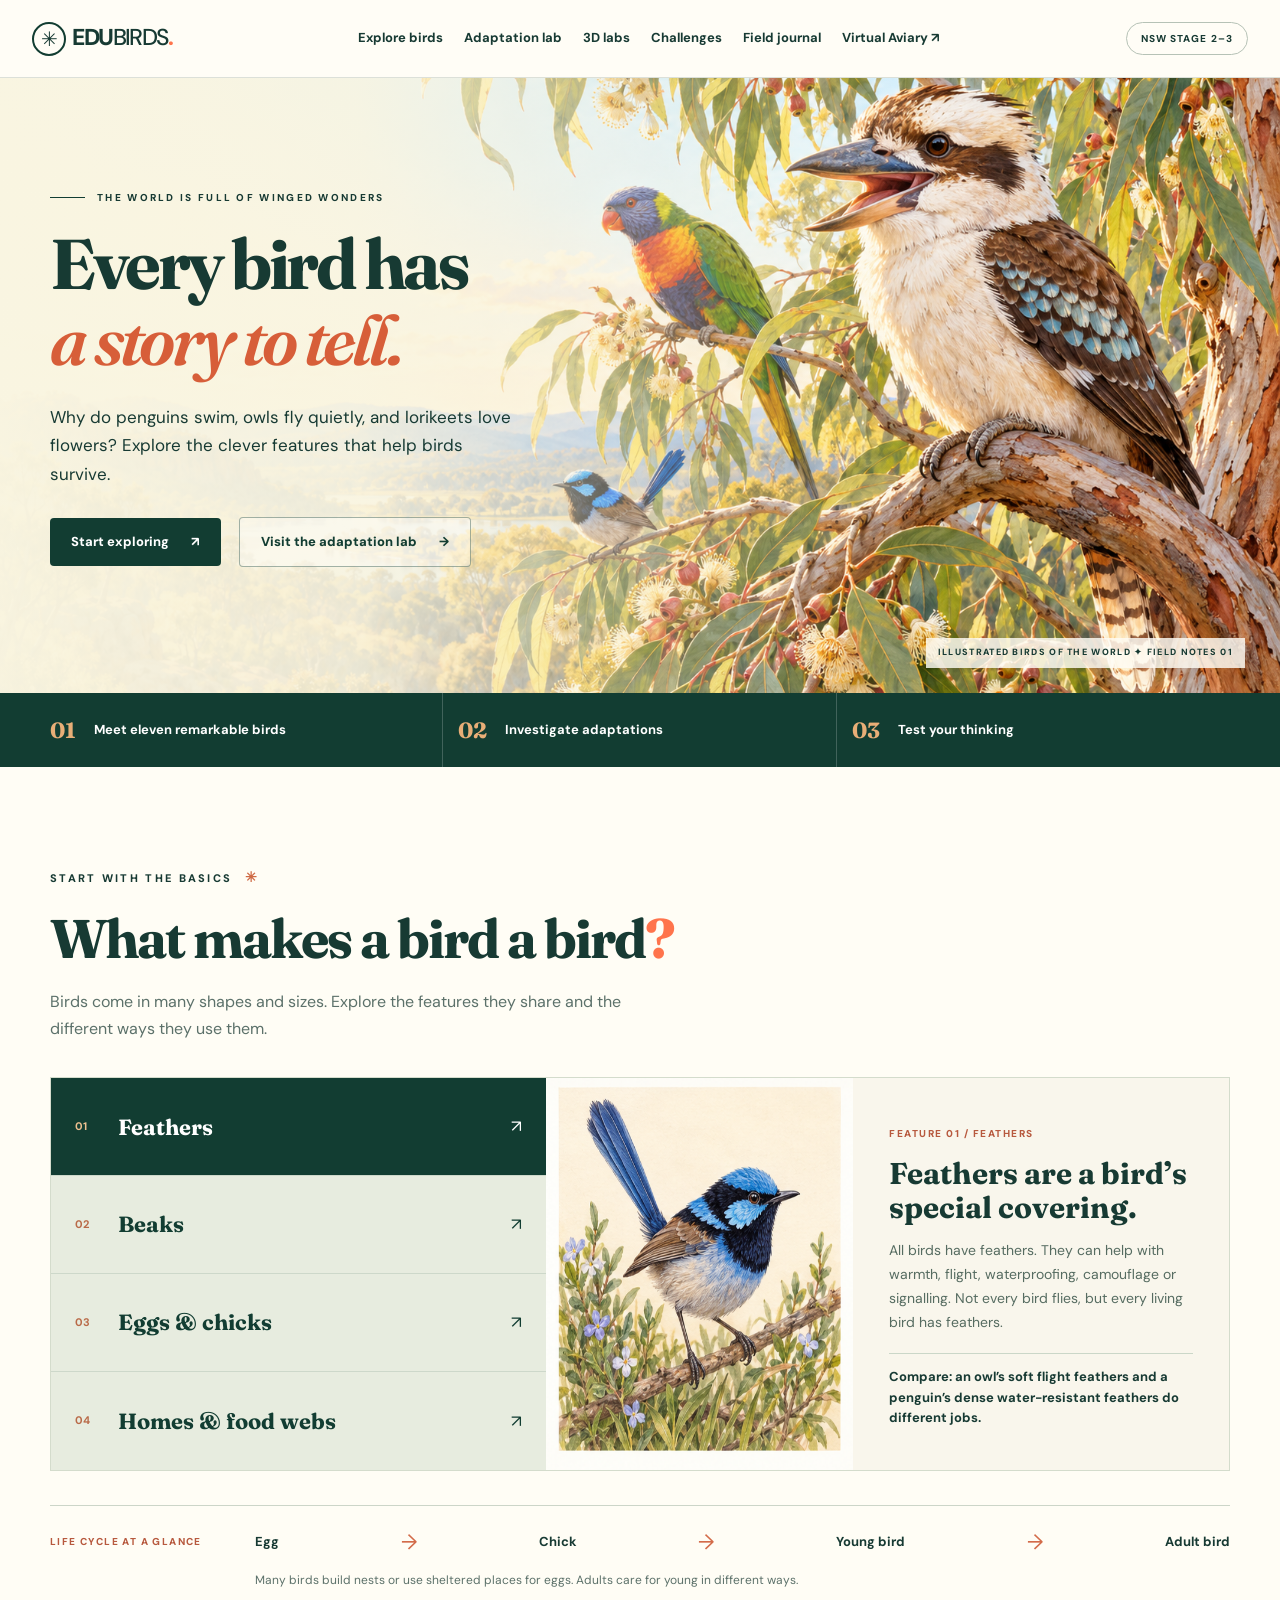
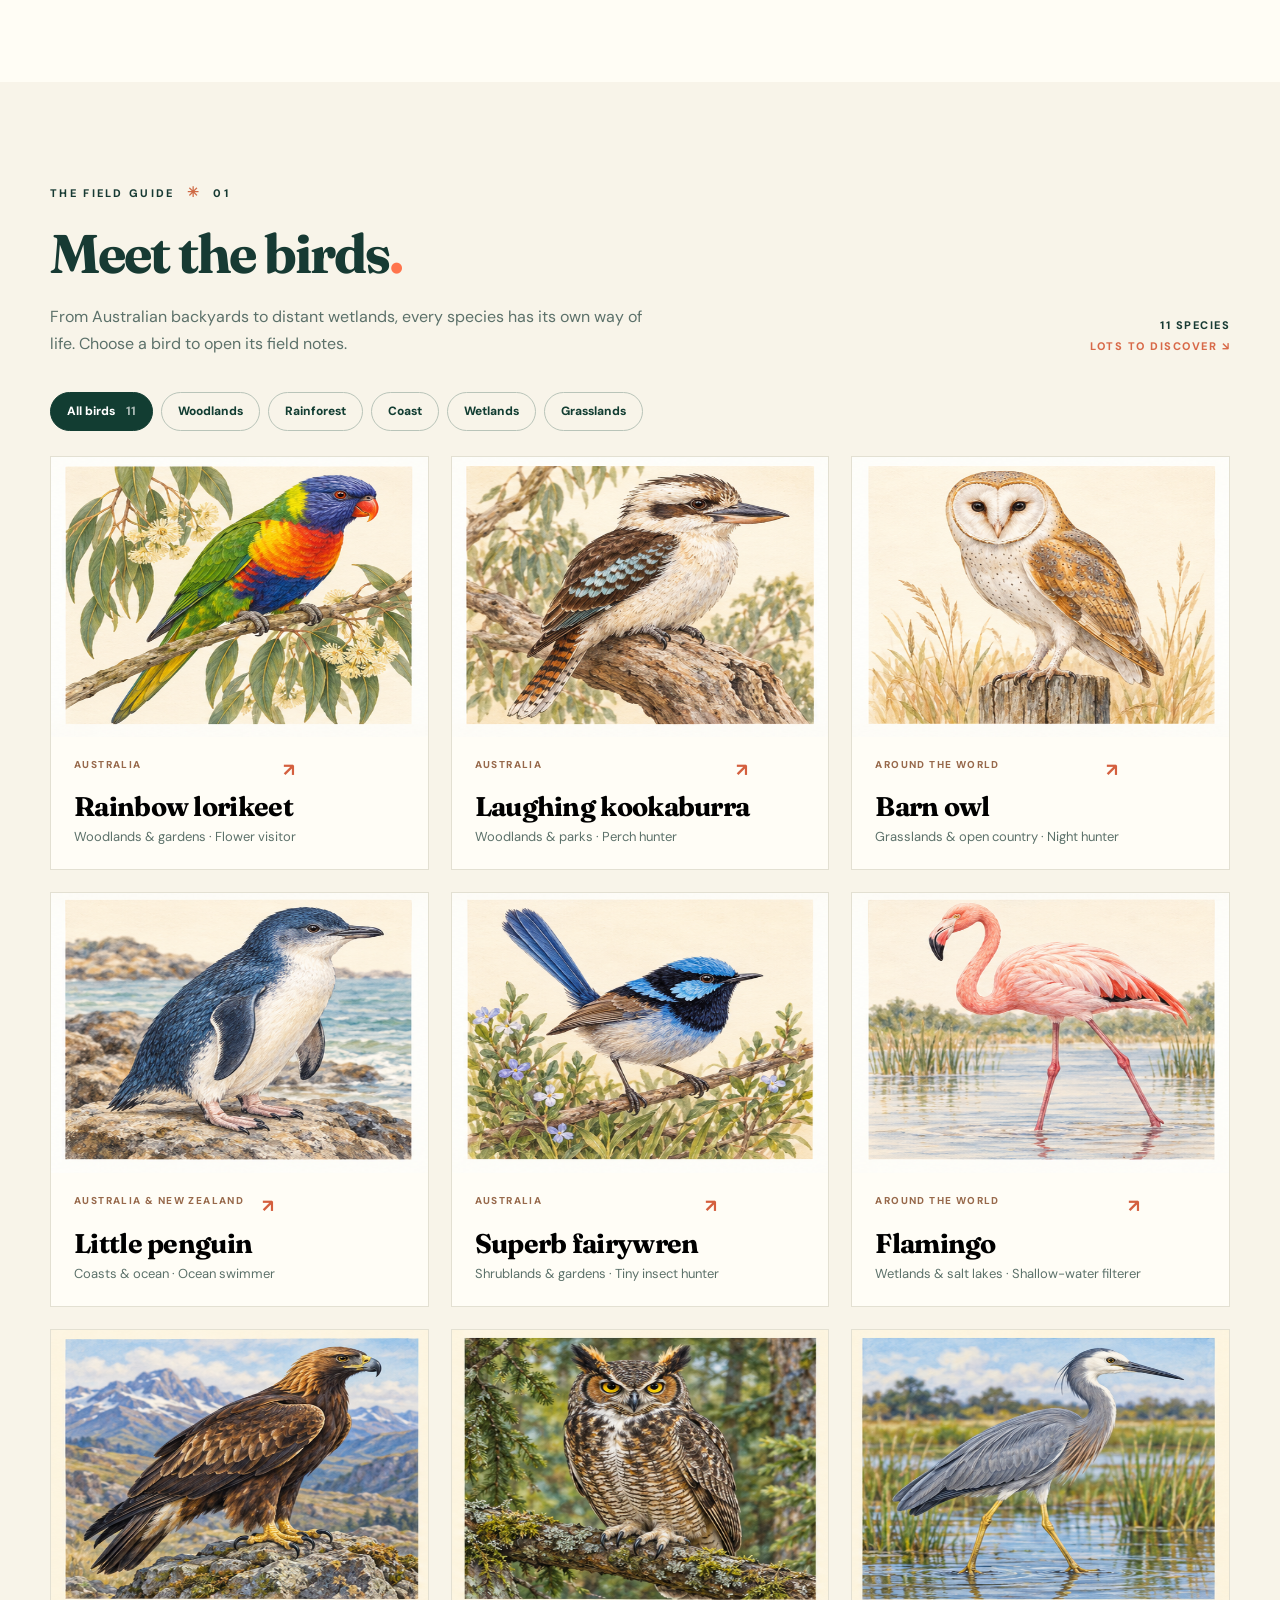
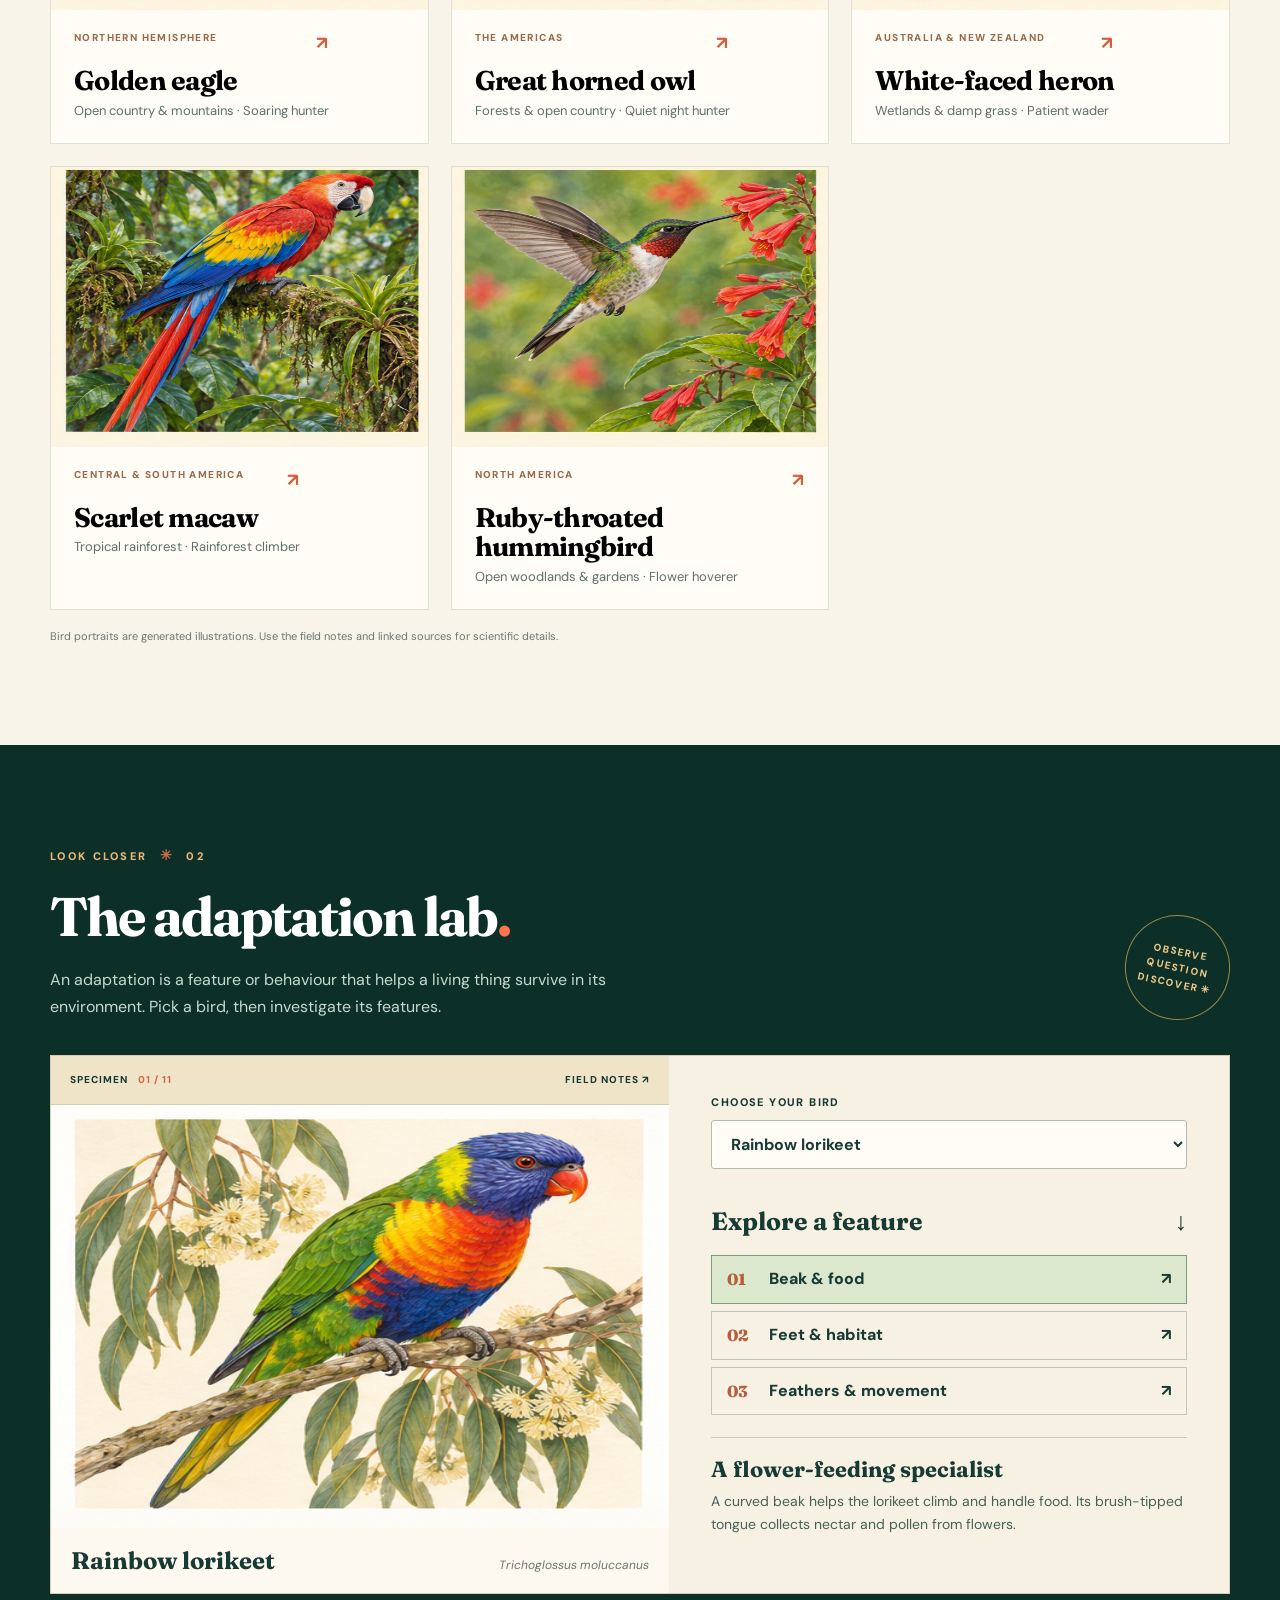
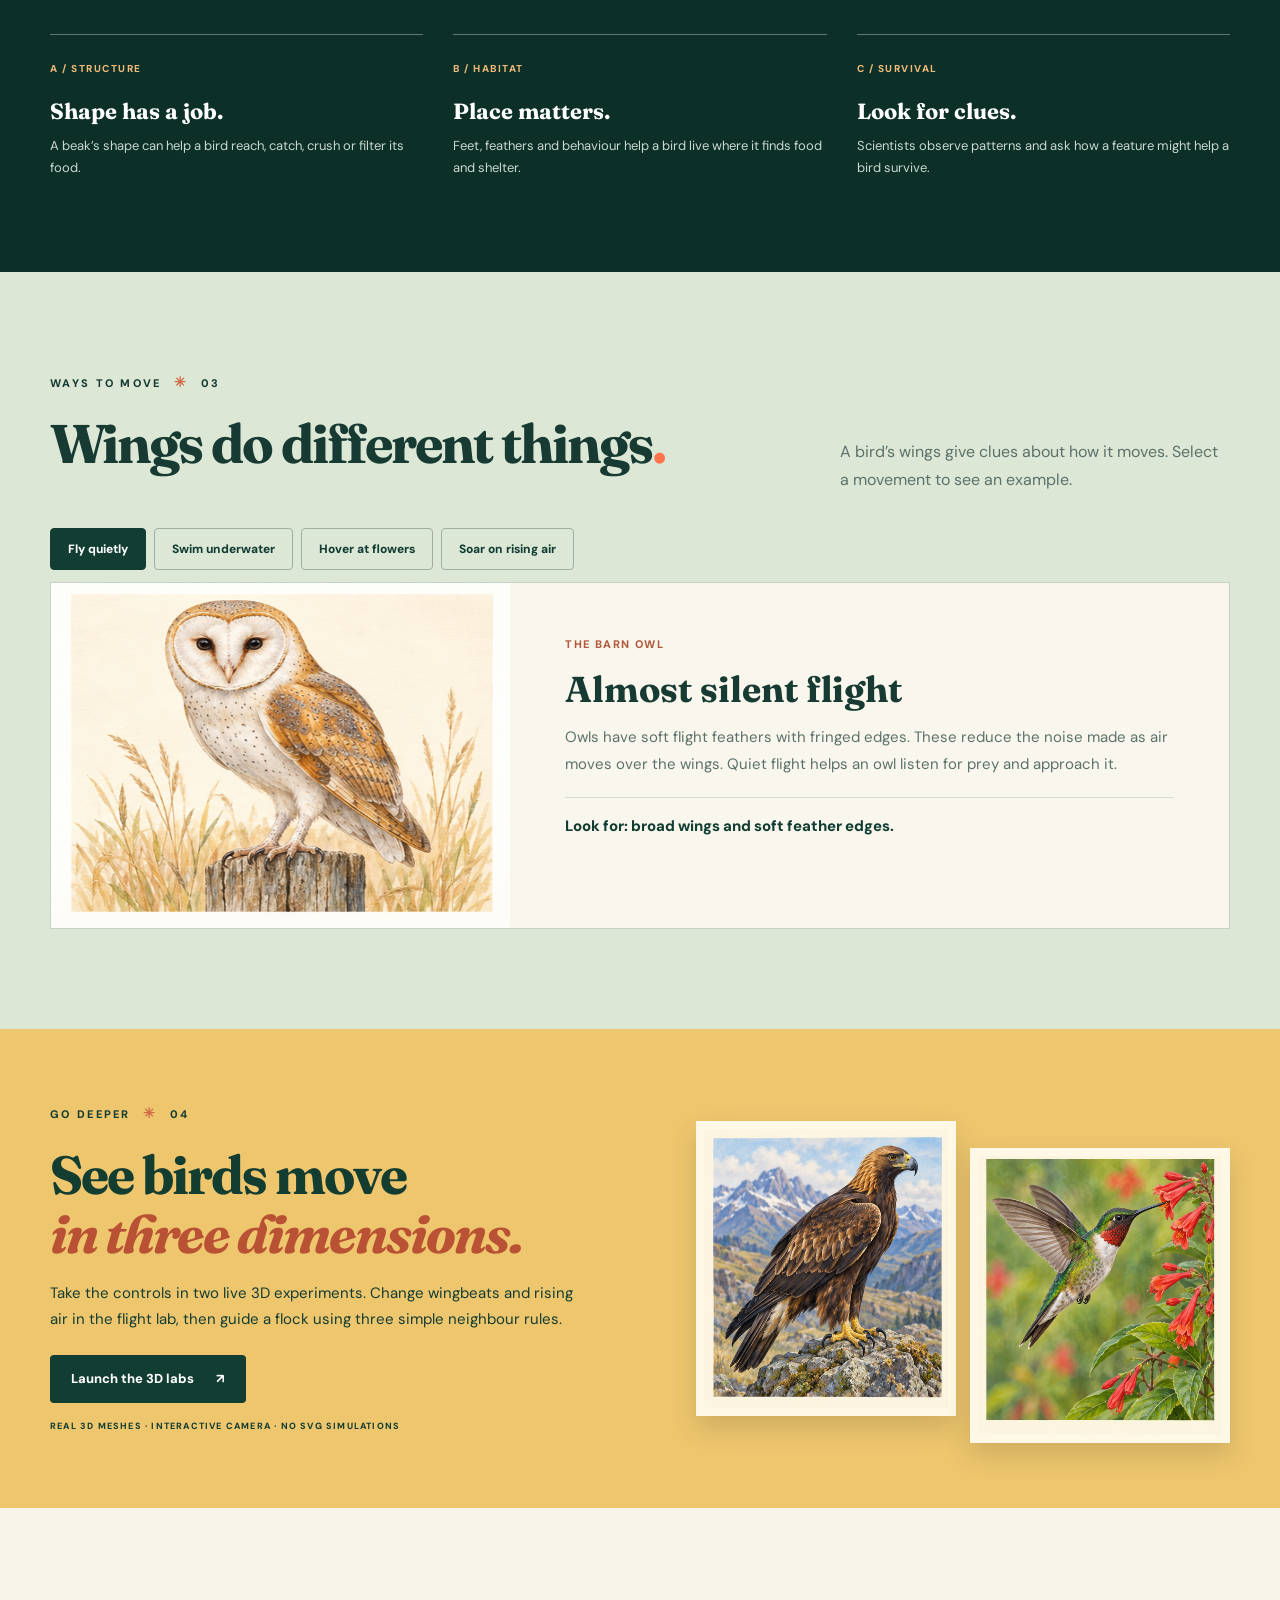
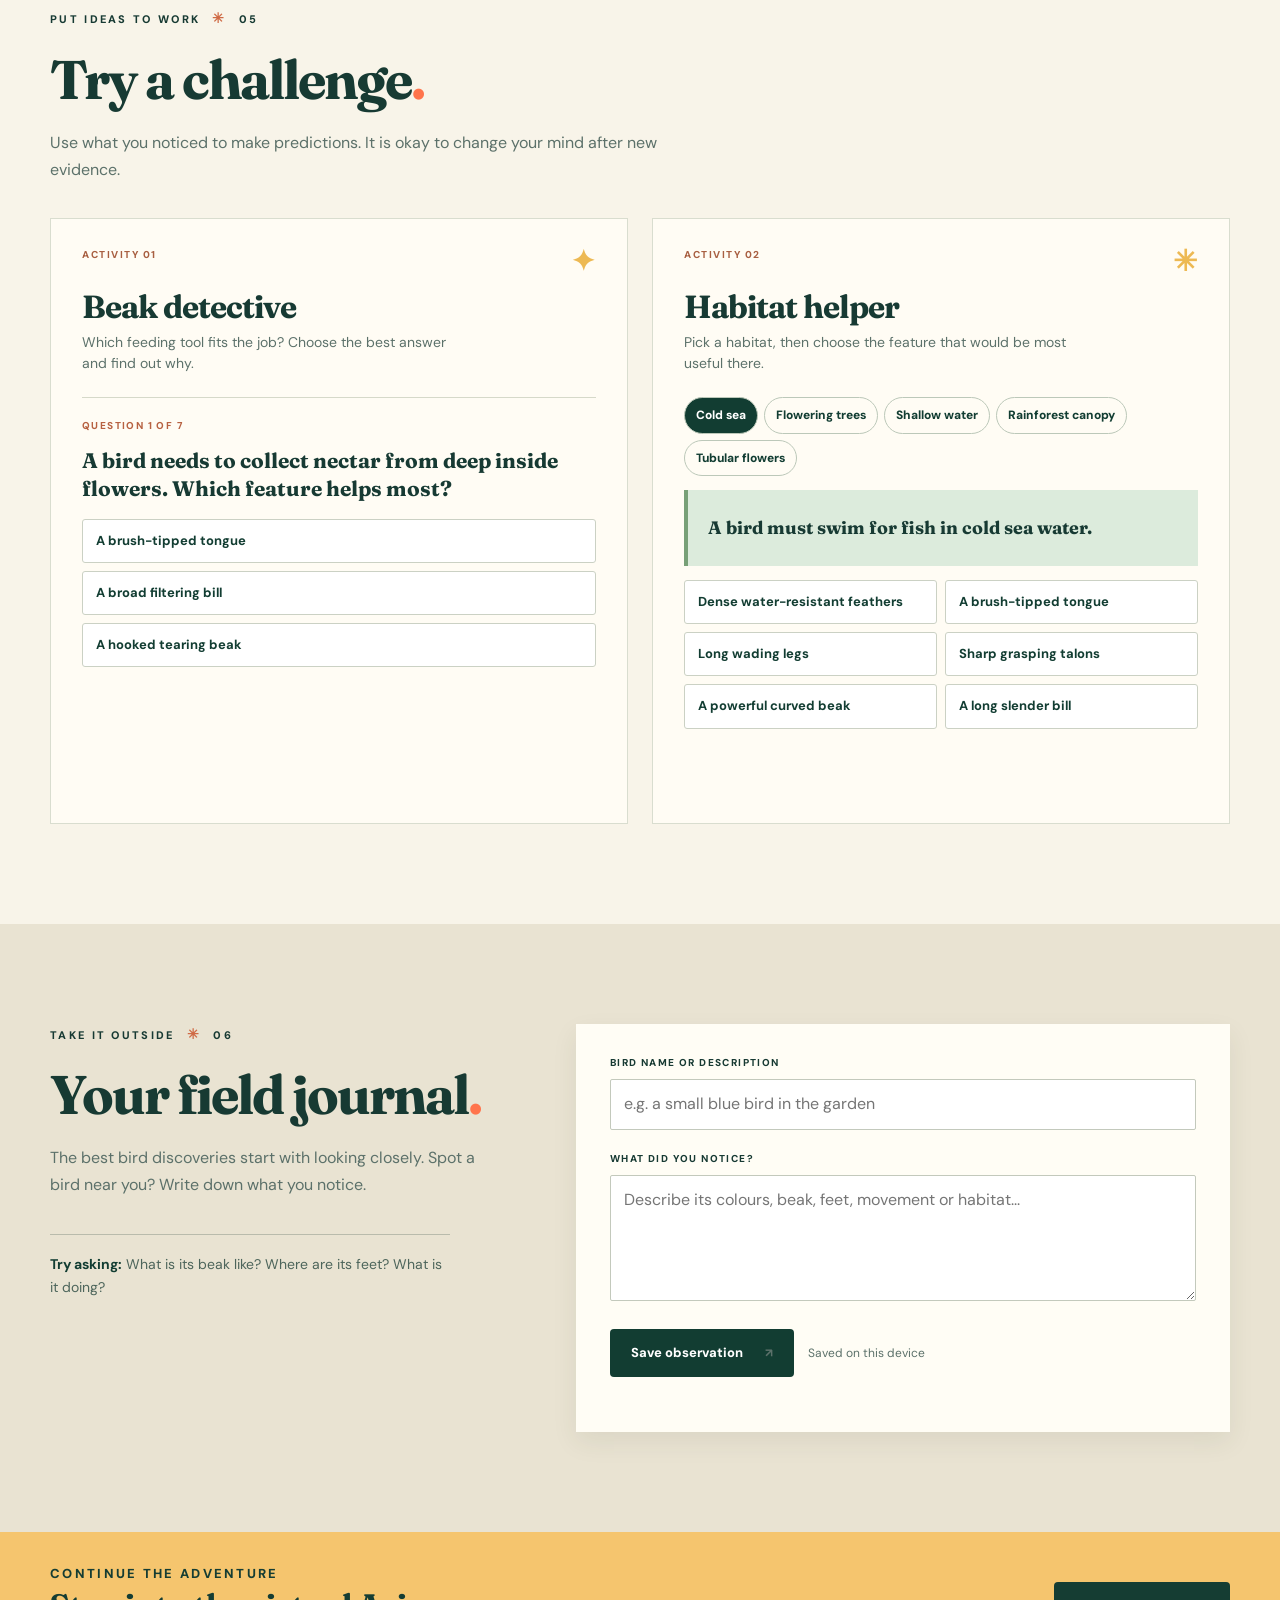
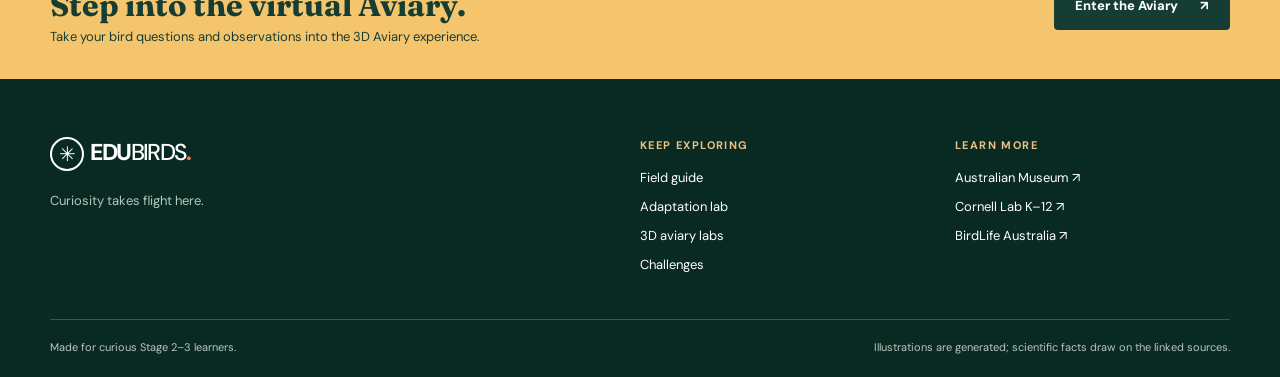
==== commit 758ff9cb: "Name the app EduBirds" ====
--- a/index.html
+++ b/index.html
@@ -5,7 +5,7 @@
   <meta name="viewport" content="width=device-width, initial-scale=1">
   <meta name="theme-color" content="#123d32">
   <meta name="description" content="Explore birds, adaptations and habitats through an interactive field guide for NSW Stage 2 and 3 students.">
-  <title>Bird Lab — Explore the wonderful world of birds</title>
+  <title>EduBirds — Explore the wonderful world of birds</title>
   <link rel="stylesheet" href="styles.css">
   <script src="app.js" defer></script>
 </head>
@@ -13,7 +13,7 @@
   <a class="skip-link" href="#main">Skip to content</a>
   <header class="site-header">
     <div class="nav-wrap">
-      <a class="brand" href="#top" aria-label="Bird Lab home"><span class="brand-mark" aria-hidden="true">✳</span> BIRD<span>LAB</span><span class="brand-dot">.</span></a>
+      <a class="brand" href="#top" aria-label="EduBirds home"><span class="brand-mark" aria-hidden="true">✳</span> EDU<span>BIRDS</span><span class="brand-dot">.</span></a>
       <nav class="main-nav" aria-label="Main navigation">
         <a href="#explore">Explore birds</a>
         <a href="#adaptations">Adaptation lab</a>
@@ -93,7 +93,7 @@
     <section class="aviary-band" aria-labelledby="aviaryTitle"><div class="container aviary-inner"><div><p class="eyebrow">CONTINUE THE ADVENTURE</p><h2 id="aviaryTitle">Step into the virtual Aviary.</h2><p>Take your bird questions and observations into the 3D Aviary experience.</p></div><a class="button" href="https://framevr.io/eduaviary2" target="_blank" rel="noopener noreferrer">Enter the Aviary <span aria-hidden="true">↗</span></a></div></section>
   </main>
 
-  <footer class="site-footer"><div class="container footer-grid"><div><div class="brand footer-brand"><span class="brand-mark" aria-hidden="true">✳</span> BIRD<span>LAB</span><span class="brand-dot">.</span></div><p>Curiosity takes flight here.</p></div><div><strong>Keep exploring</strong><a href="#explore">Field guide</a><a href="#adaptations">Adaptation lab</a><a href="simulations.html">3D aviary labs</a><a href="#challenges">Challenges</a></div><div><strong>Learn more</strong><a href="https://australian.museum/learn/animals/birds/" target="_blank" rel="noopener noreferrer">Australian Museum ↗</a><a href="https://www.birds.cornell.edu/k12/" target="_blank" rel="noopener noreferrer">Cornell Lab K–12 ↗</a><a href="https://birdlife.org.au/" target="_blank" rel="noopener noreferrer">BirdLife Australia ↗</a></div></div><div class="container footer-bottom"><span>Made for curious Stage 2–3 learners.</span><span>Illustrations are generated; scientific facts draw on the linked sources.</span></div></footer>
+  <footer class="site-footer"><div class="container footer-grid"><div><div class="brand footer-brand"><span class="brand-mark" aria-hidden="true">✳</span> EDU<span>BIRDS</span><span class="brand-dot">.</span></div><p>Curiosity takes flight here.</p></div><div><strong>Keep exploring</strong><a href="#explore">Field guide</a><a href="#adaptations">Adaptation lab</a><a href="simulations.html">3D aviary labs</a><a href="#challenges">Challenges</a></div><div><strong>Learn more</strong><a href="https://australian.museum/learn/animals/birds/" target="_blank" rel="noopener noreferrer">Australian Museum ↗</a><a href="https://www.birds.cornell.edu/k12/" target="_blank" rel="noopener noreferrer">Cornell Lab K–12 ↗</a><a href="https://birdlife.org.au/" target="_blank" rel="noopener noreferrer">BirdLife Australia ↗</a></div></div><div class="container footer-bottom"><span>Made for curious Stage 2–3 learners.</span><span>Illustrations are generated; scientific facts draw on the linked sources.</span></div></footer>
 
   <dialog id="birdDialog" class="bird-dialog" aria-labelledby="dialogTitle"><button type="button" class="dialog-close" id="closeDialog" aria-label="Close bird notes">×</button><div class="dialog-inner"><div class="dialog-art bird-art" id="dialogArt" role="img"></div><div class="dialog-content"><p class="eyebrow" id="dialogOrigin"></p><h2 id="dialogTitle"></h2><p class="dialog-scientific" id="dialogScientific"></p><p class="dialog-summary" id="dialogSummary"></p><div class="dialog-facts" id="dialogFacts"></div><p class="dialog-question" id="dialogQuestion"></p></div></div></dialog>
 </body>
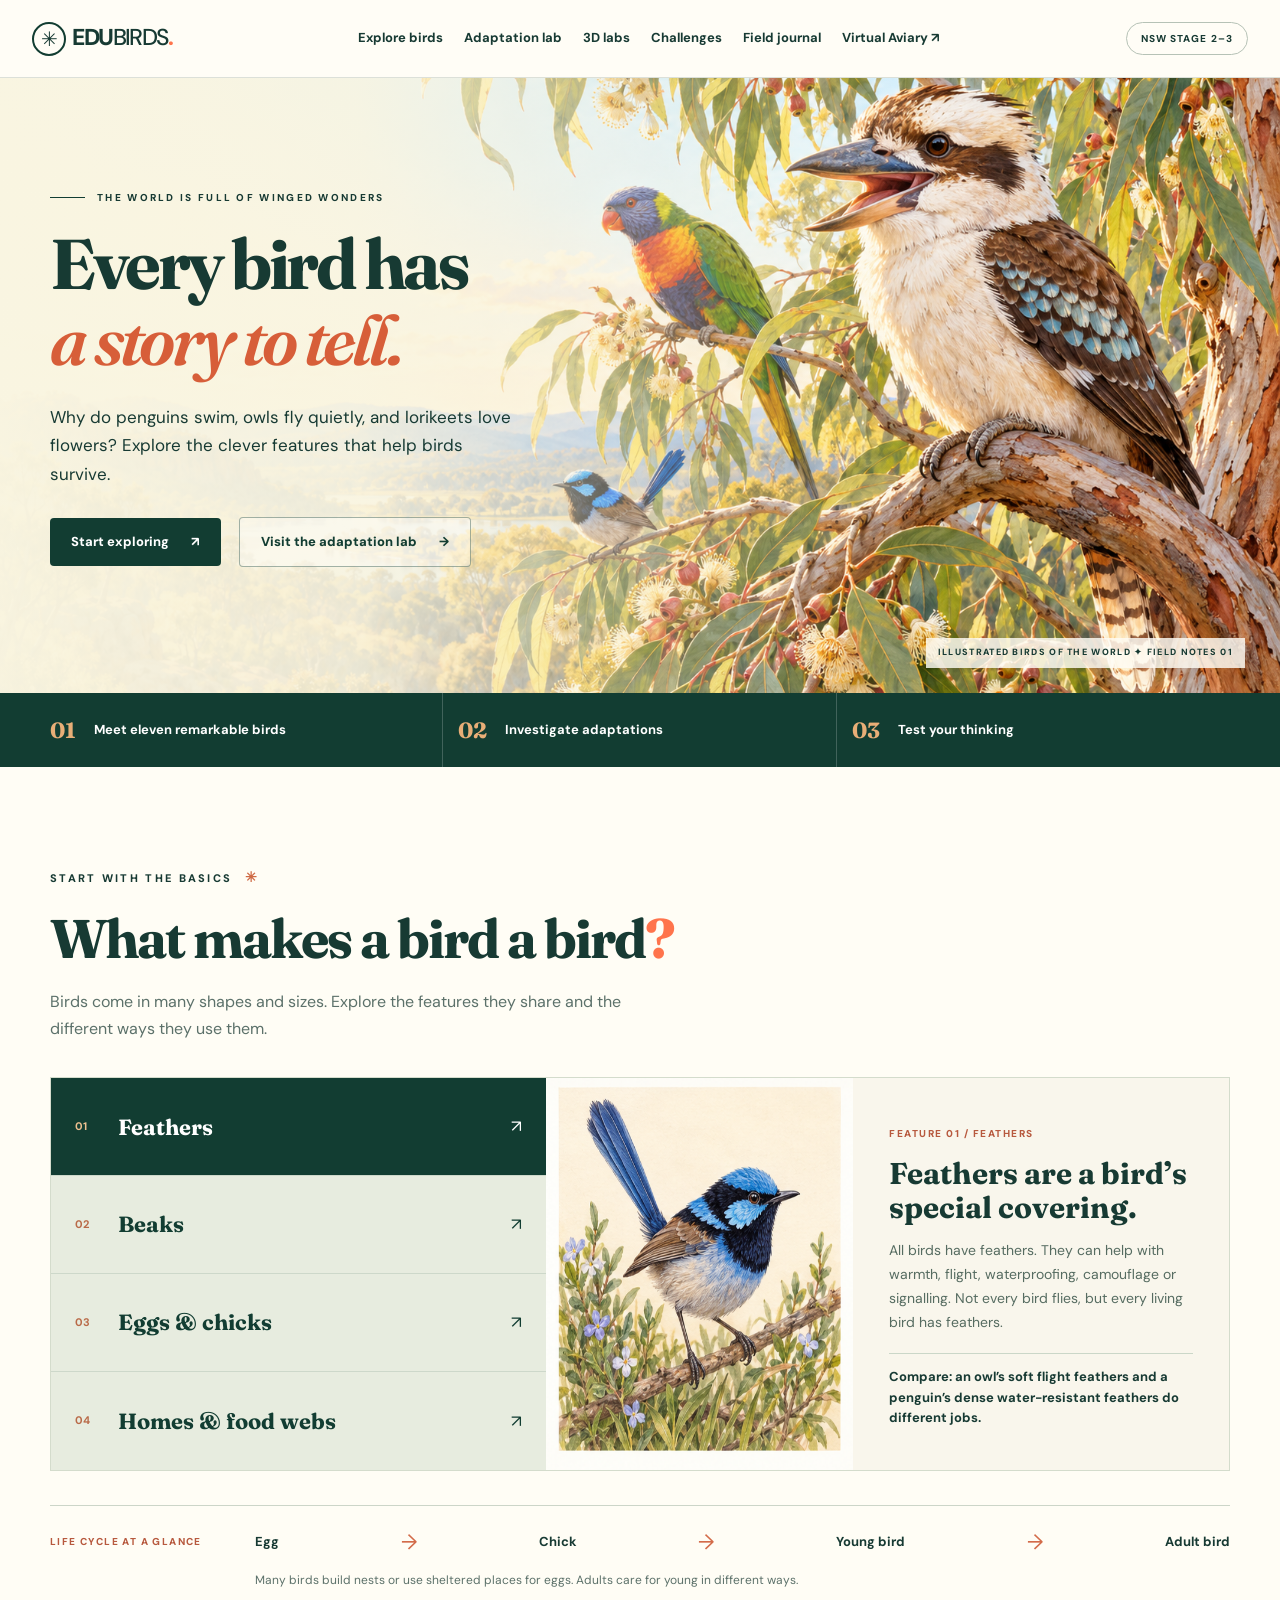
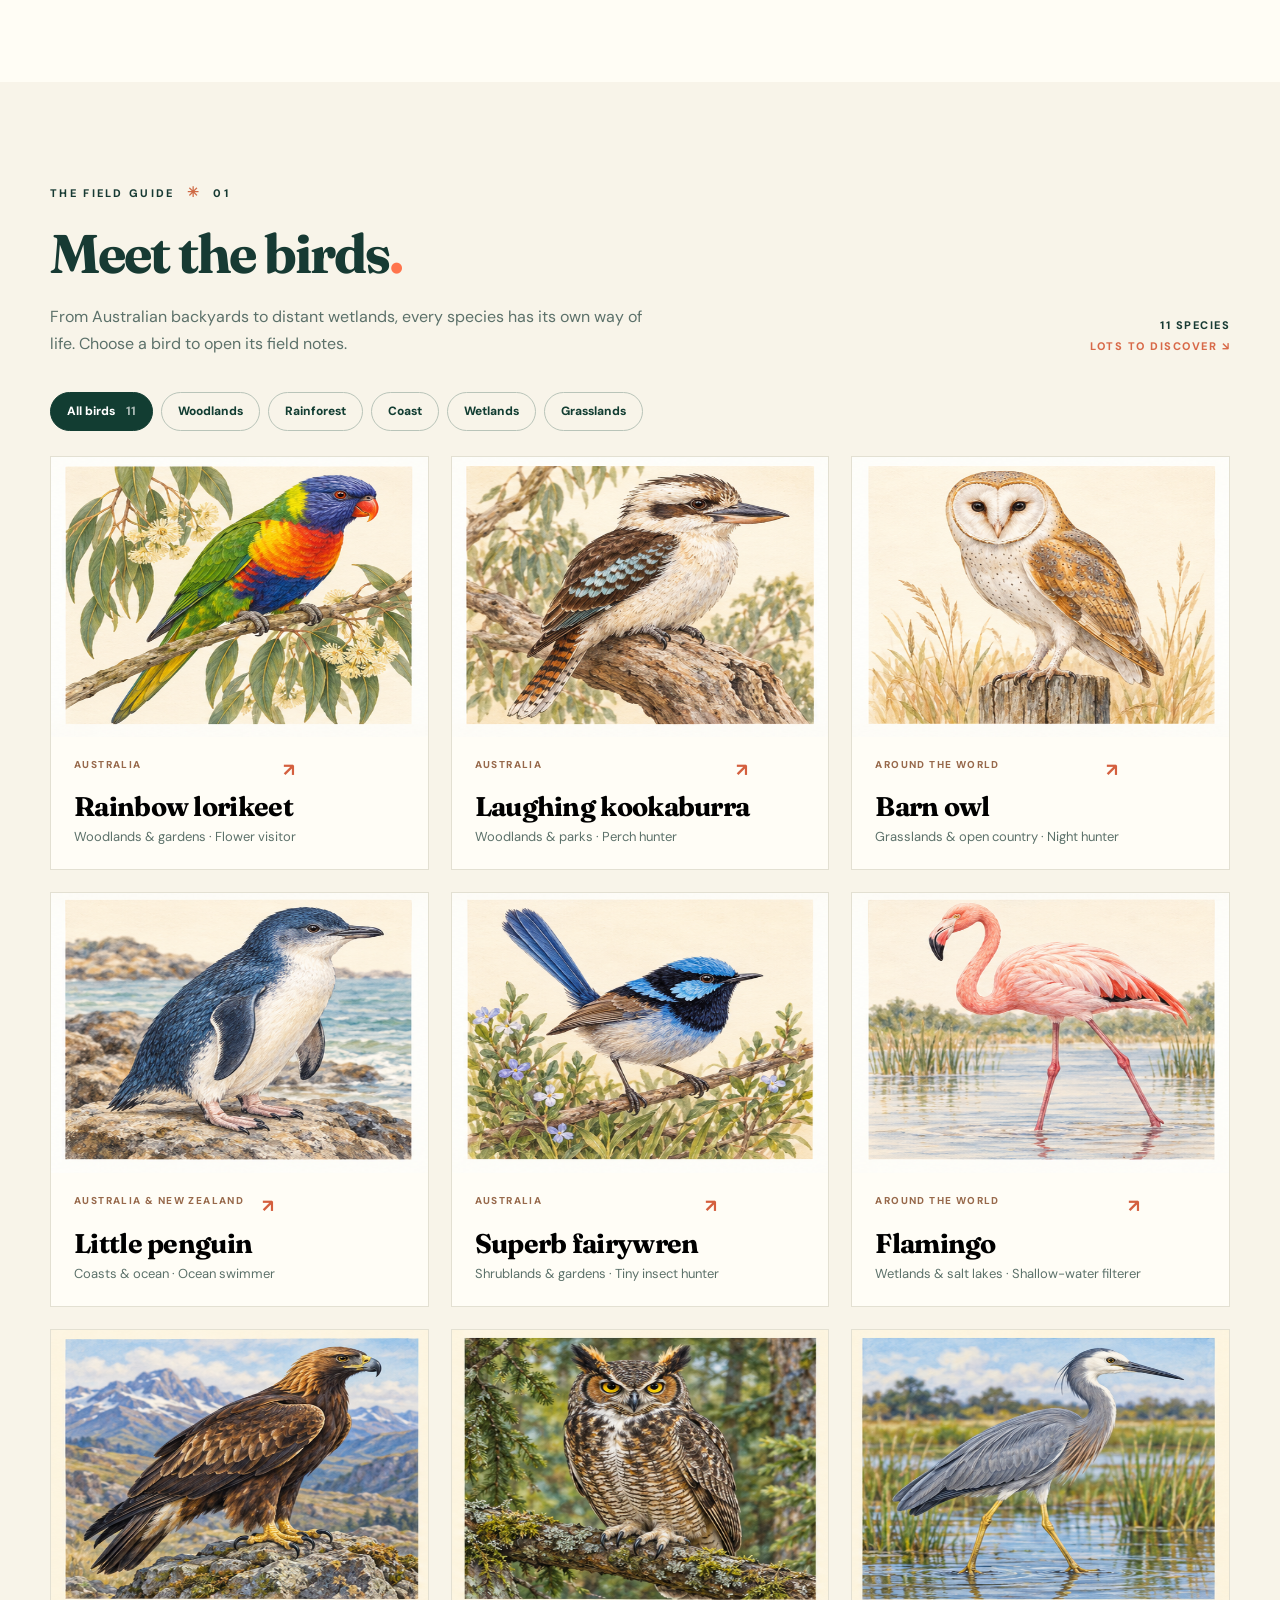
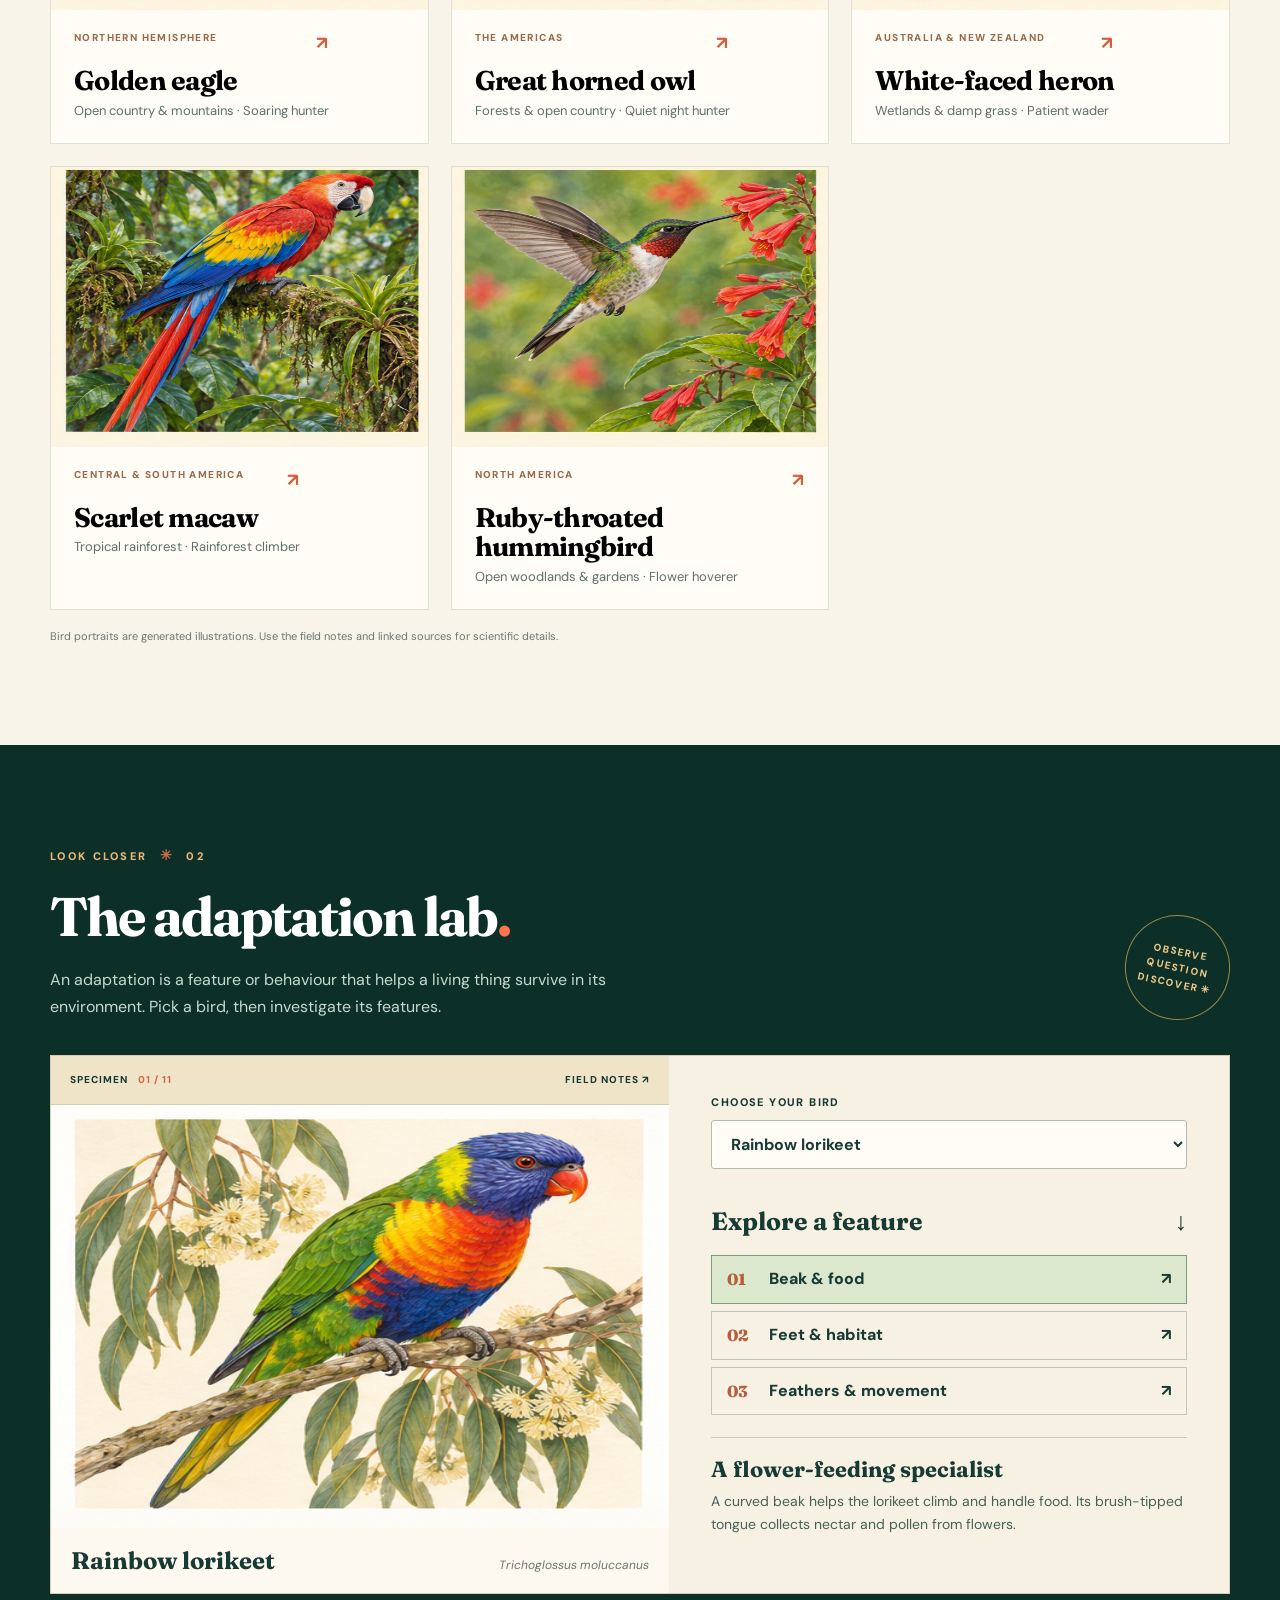
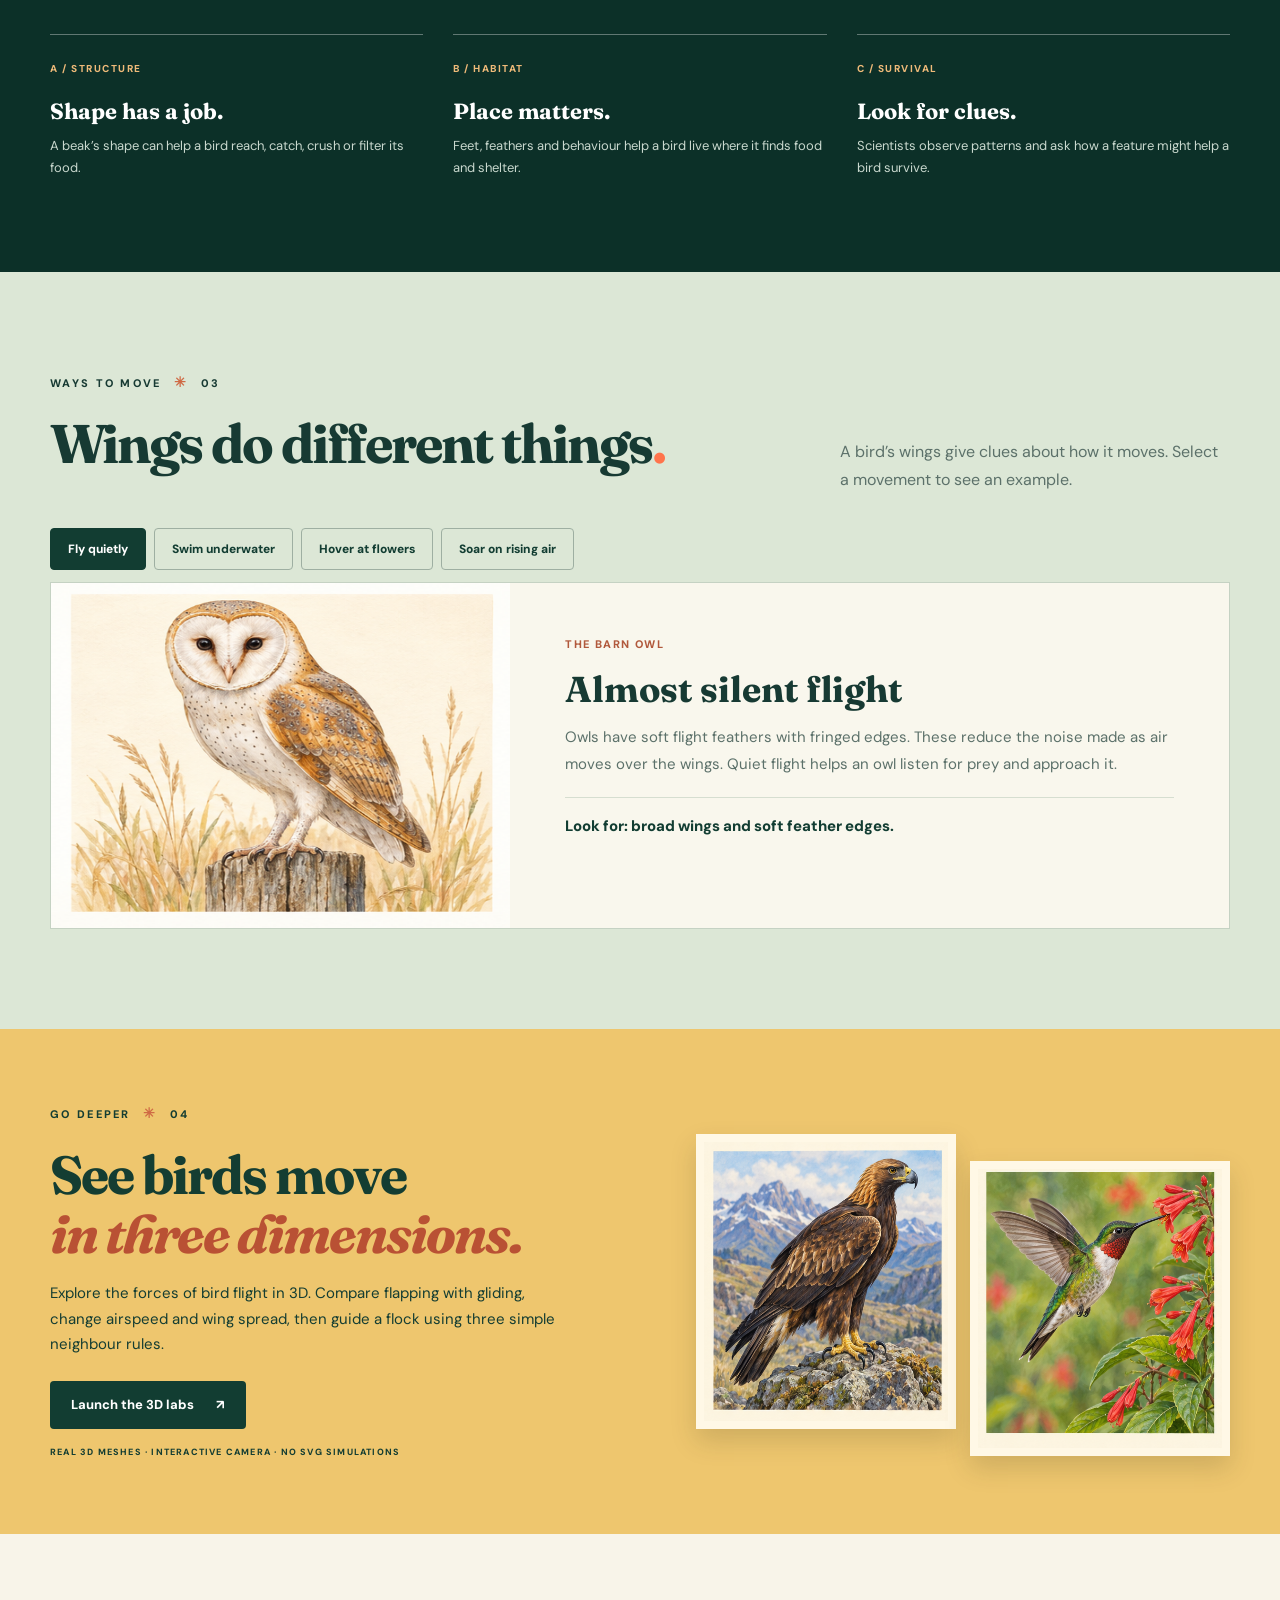
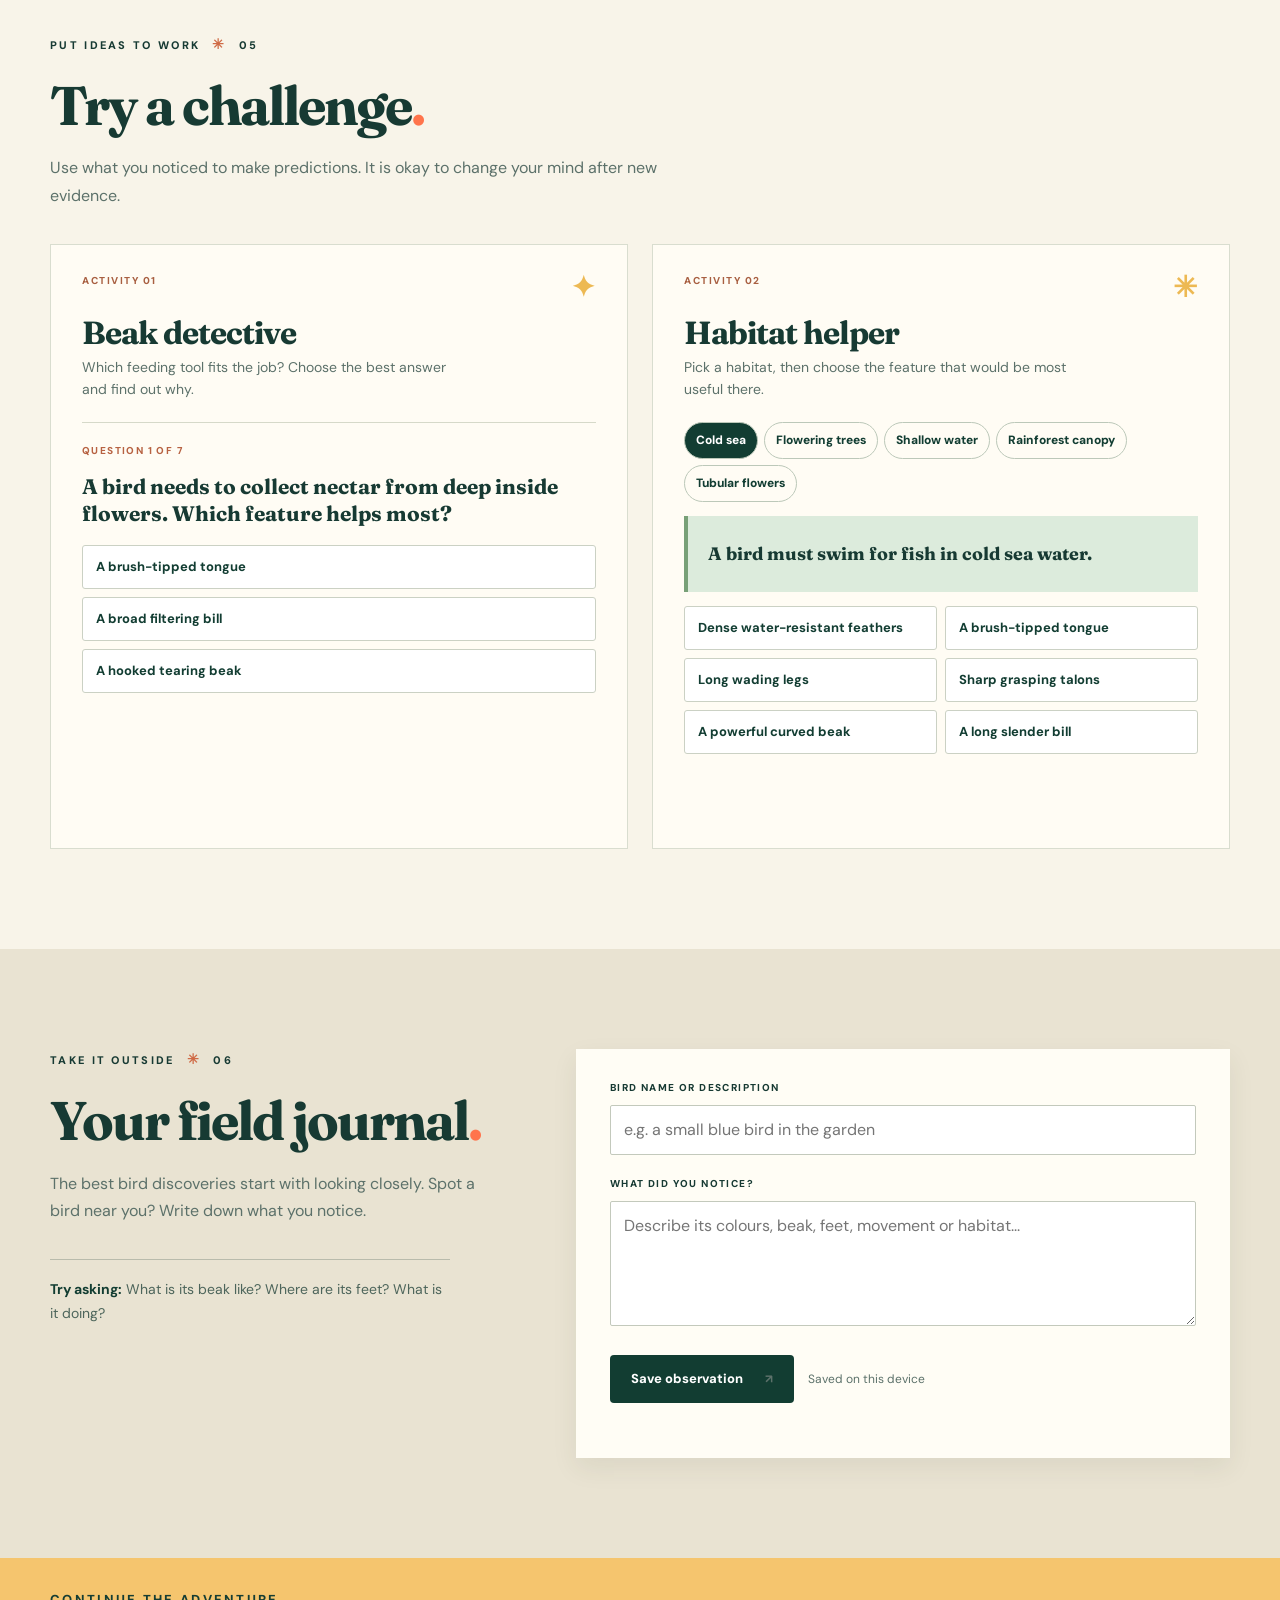
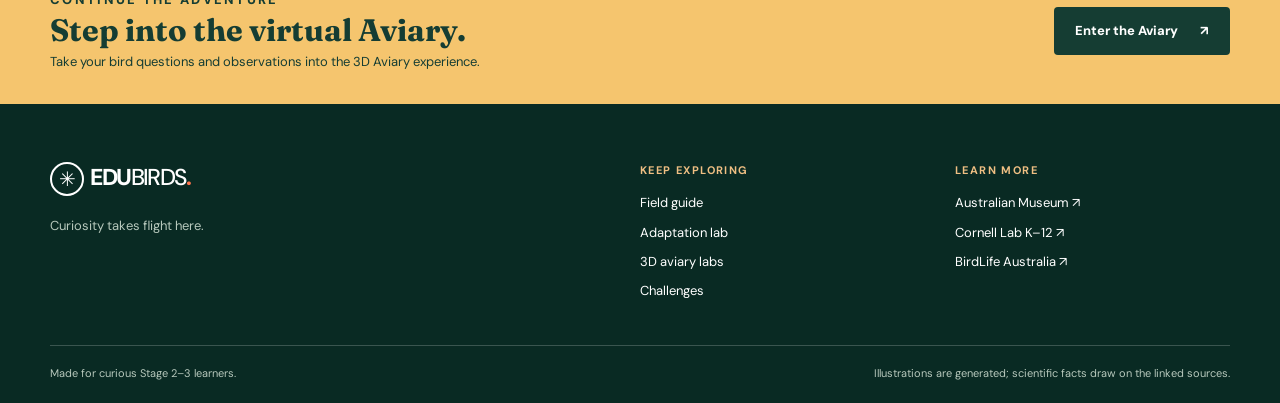
==== commit 979d6314: "Redesign flight lab around how birds fly" ====
--- a/index.html
+++ b/index.html
@@ -85,7 +85,7 @@
 
     <section class="section movement-section" aria-labelledby="movementTitle"><div class="container"><div class="section-head compact-head"><div><p class="eyebrow">WAYS TO MOVE <span class="eyebrow-star">✳</span> 03</p><h2 id="movementTitle">Wings do different things<span class="accent-dot">.</span></h2></div><p class="section-intro">A bird’s wings give clues about how it moves. Select a movement to see an example.</p></div><div class="movement-tabs" role="tablist" aria-label="Ways birds use wings"><button type="button" role="tab" id="moveTab0" aria-controls="movementPanel" aria-selected="true" data-move="0">Fly quietly</button><button type="button" role="tab" id="moveTab1" aria-controls="movementPanel" aria-selected="false" data-move="1">Swim underwater</button><button type="button" role="tab" id="moveTab2" aria-controls="movementPanel" aria-selected="false" data-move="2">Hover at flowers</button><button type="button" role="tab" id="moveTab3" aria-controls="movementPanel" aria-selected="false" data-move="3">Soar on rising air</button></div><div class="movement-panel" id="movementPanel" role="tabpanel" aria-labelledby="moveTab0"></div></div></section>
 
-    <section class="sim-promo" aria-labelledby="simPromoTitle"><div class="container sim-promo-layout"><div class="sim-promo-copy"><p class="eyebrow">GO DEEPER <span class="eyebrow-star">✳</span> 04</p><h2 id="simPromoTitle">See birds move<br><em>in three dimensions.</em></h2><p>Take the controls in two live 3D experiments. Change wingbeats and rising air in the flight lab, then guide a flock using three simple neighbour rules.</p><a class="button button-primary" href="simulations.html">Launch the 3D labs <span aria-hidden="true">↗</span></a><span class="sim-promo-note">REAL 3D MESHES · INTERACTIVE CAMERA · NO SVG SIMULATIONS</span></div><div class="sim-promo-art"><div class="bird-art" role="img" aria-label="Illustration of a golden eagle" style="background-image:url('assets/additional-birds.png');background-position:0% 0%"></div><div class="bird-art" role="img" aria-label="Illustration of a ruby-throated hummingbird" style="background-image:url('assets/additional-birds.png');background-position:50% 100%"></div></div></div></section>
+    <section class="sim-promo" aria-labelledby="simPromoTitle"><div class="container sim-promo-layout"><div class="sim-promo-copy"><p class="eyebrow">GO DEEPER <span class="eyebrow-star">✳</span> 04</p><h2 id="simPromoTitle">See birds move<br><em>in three dimensions.</em></h2><p>Explore the forces of bird flight in 3D. Compare flapping with gliding, change airspeed and wing spread, then guide a flock using three simple neighbour rules.</p><a class="button button-primary" href="simulations.html">Launch the 3D labs <span aria-hidden="true">↗</span></a><span class="sim-promo-note">REAL 3D MESHES · INTERACTIVE CAMERA · NO SVG SIMULATIONS</span></div><div class="sim-promo-art"><div class="bird-art" role="img" aria-label="Illustration of a golden eagle" style="background-image:url('assets/additional-birds.png');background-position:0% 0%"></div><div class="bird-art" role="img" aria-label="Illustration of a ruby-throated hummingbird" style="background-image:url('assets/additional-birds.png');background-position:50% 100%"></div></div></div></section>
 
     <section class="section challenge-section" id="challenges" aria-labelledby="challengeTitle"><div class="container"><div class="section-head"><div><p class="eyebrow">PUT IDEAS TO WORK <span class="eyebrow-star">✳</span> 05</p><h2 id="challengeTitle">Try a challenge<span class="accent-dot">.</span></h2><p class="section-intro">Use what you noticed to make predictions. It is okay to change your mind after new evidence.</p></div></div><div class="challenge-grid"><article class="challenge-card"><div class="challenge-card-top"><span>ACTIVITY 01</span><span class="challenge-symbol" aria-hidden="true">✦</span></div><h3>Beak detective</h3><p>Which feeding tool fits the job? Choose the best answer and find out why.</p><div class="quiz-box"><div class="quiz-progress" id="quizProgress">QUESTION 1 OF 7</div><h4 id="quizQuestion"></h4><div id="quizChoices" class="quiz-choices"></div><p id="quizFeedback" class="quiz-feedback" aria-live="polite"></p><button id="quizNext" type="button" class="text-button" hidden>Next question <span aria-hidden="true">→</span></button></div></article><article class="challenge-card habitat-card"><div class="challenge-card-top"><span>ACTIVITY 02</span><span class="challenge-symbol" aria-hidden="true">✳</span></div><h3>Habitat helper</h3><p>Pick a habitat, then choose the feature that would be most useful there.</p><div class="habitat-picker" role="group" aria-label="Choose a habitat"><button type="button" class="habitat-choice active" data-habitat="water" aria-pressed="true">Cold sea</button><button type="button" class="habitat-choice" data-habitat="flowers" aria-pressed="false">Flowering trees</button><button type="button" class="habitat-choice" data-habitat="shallows" aria-pressed="false">Shallow water</button><button type="button" class="habitat-choice" data-habitat="rainforest" aria-pressed="false">Rainforest canopy</button><button type="button" class="habitat-choice" data-habitat="tubular" aria-pressed="false">Tubular flowers</button></div><div class="habitat-scene" id="habitatScene"><span id="habitatPrompt"></span></div><div class="habitat-options" id="habitatOptions"></div><p id="habitatFeedback" class="habitat-feedback" aria-live="polite"></p></article></div></div></section>
 
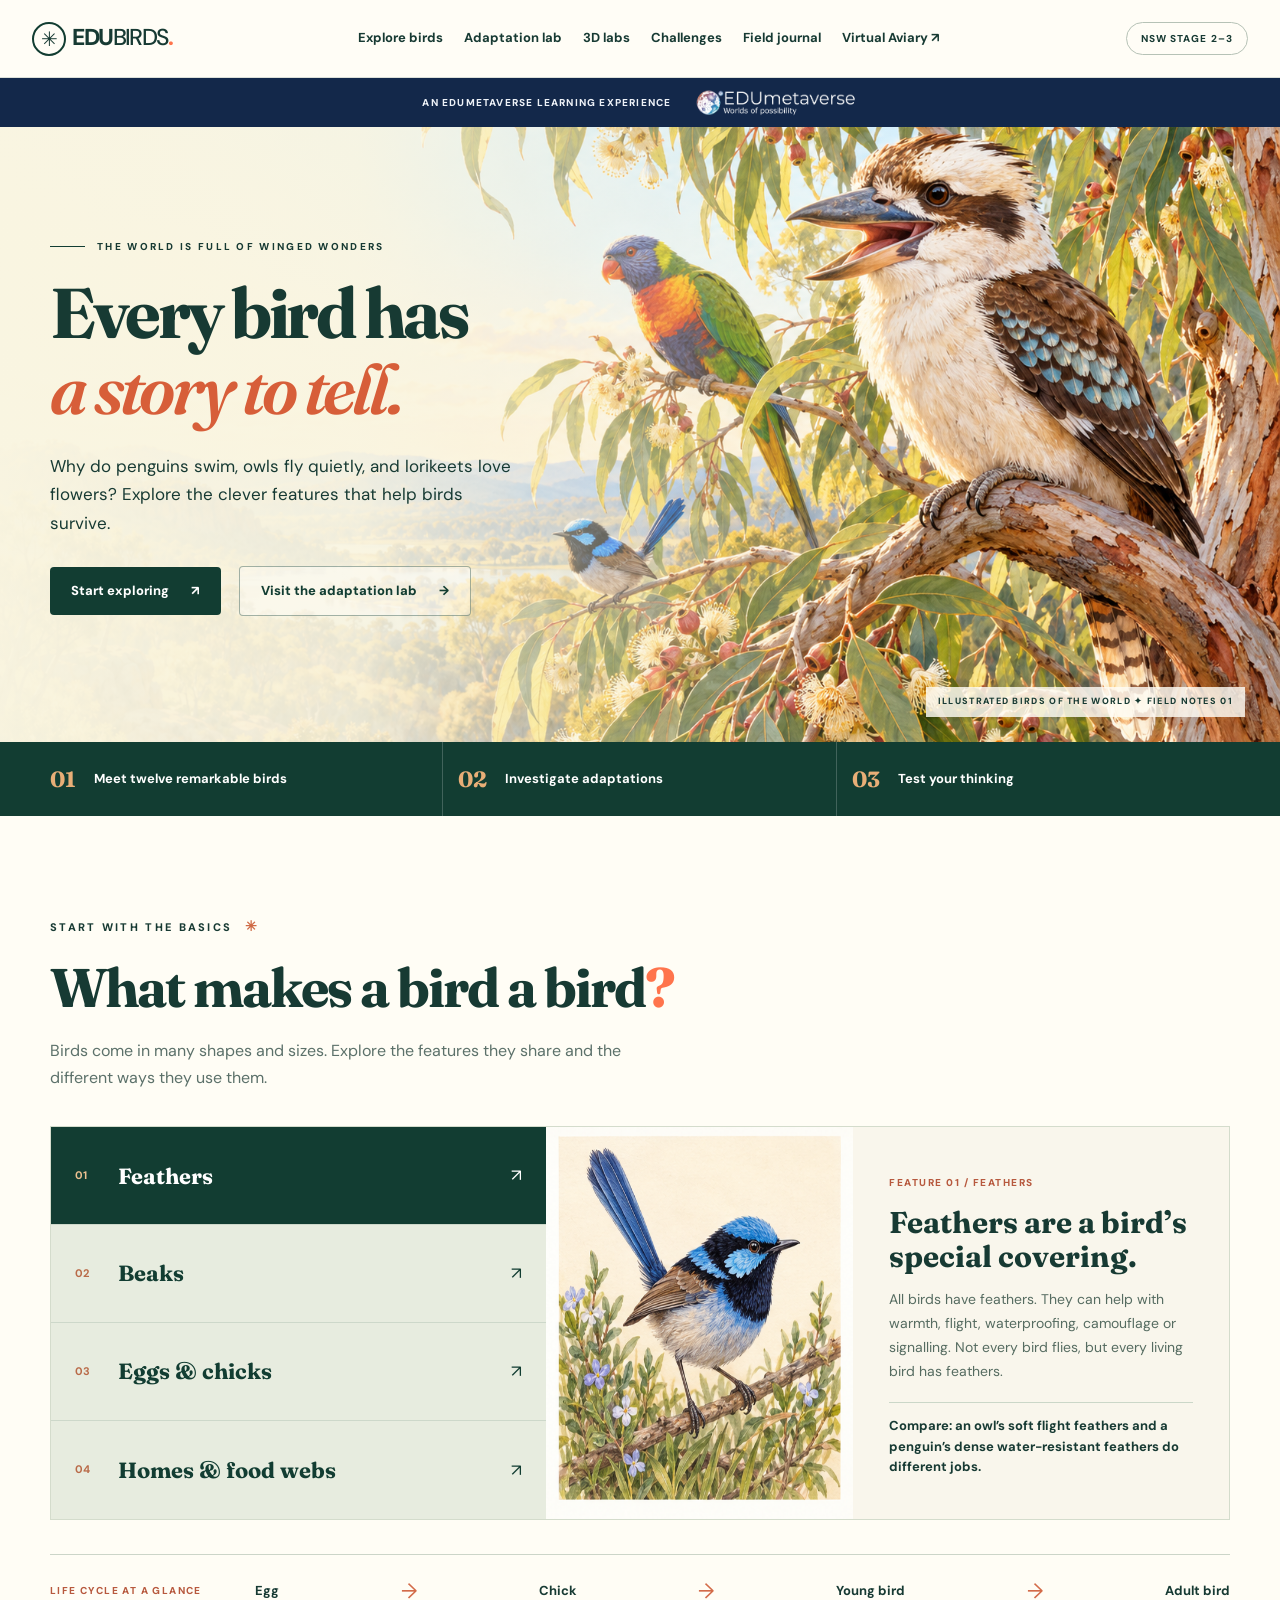
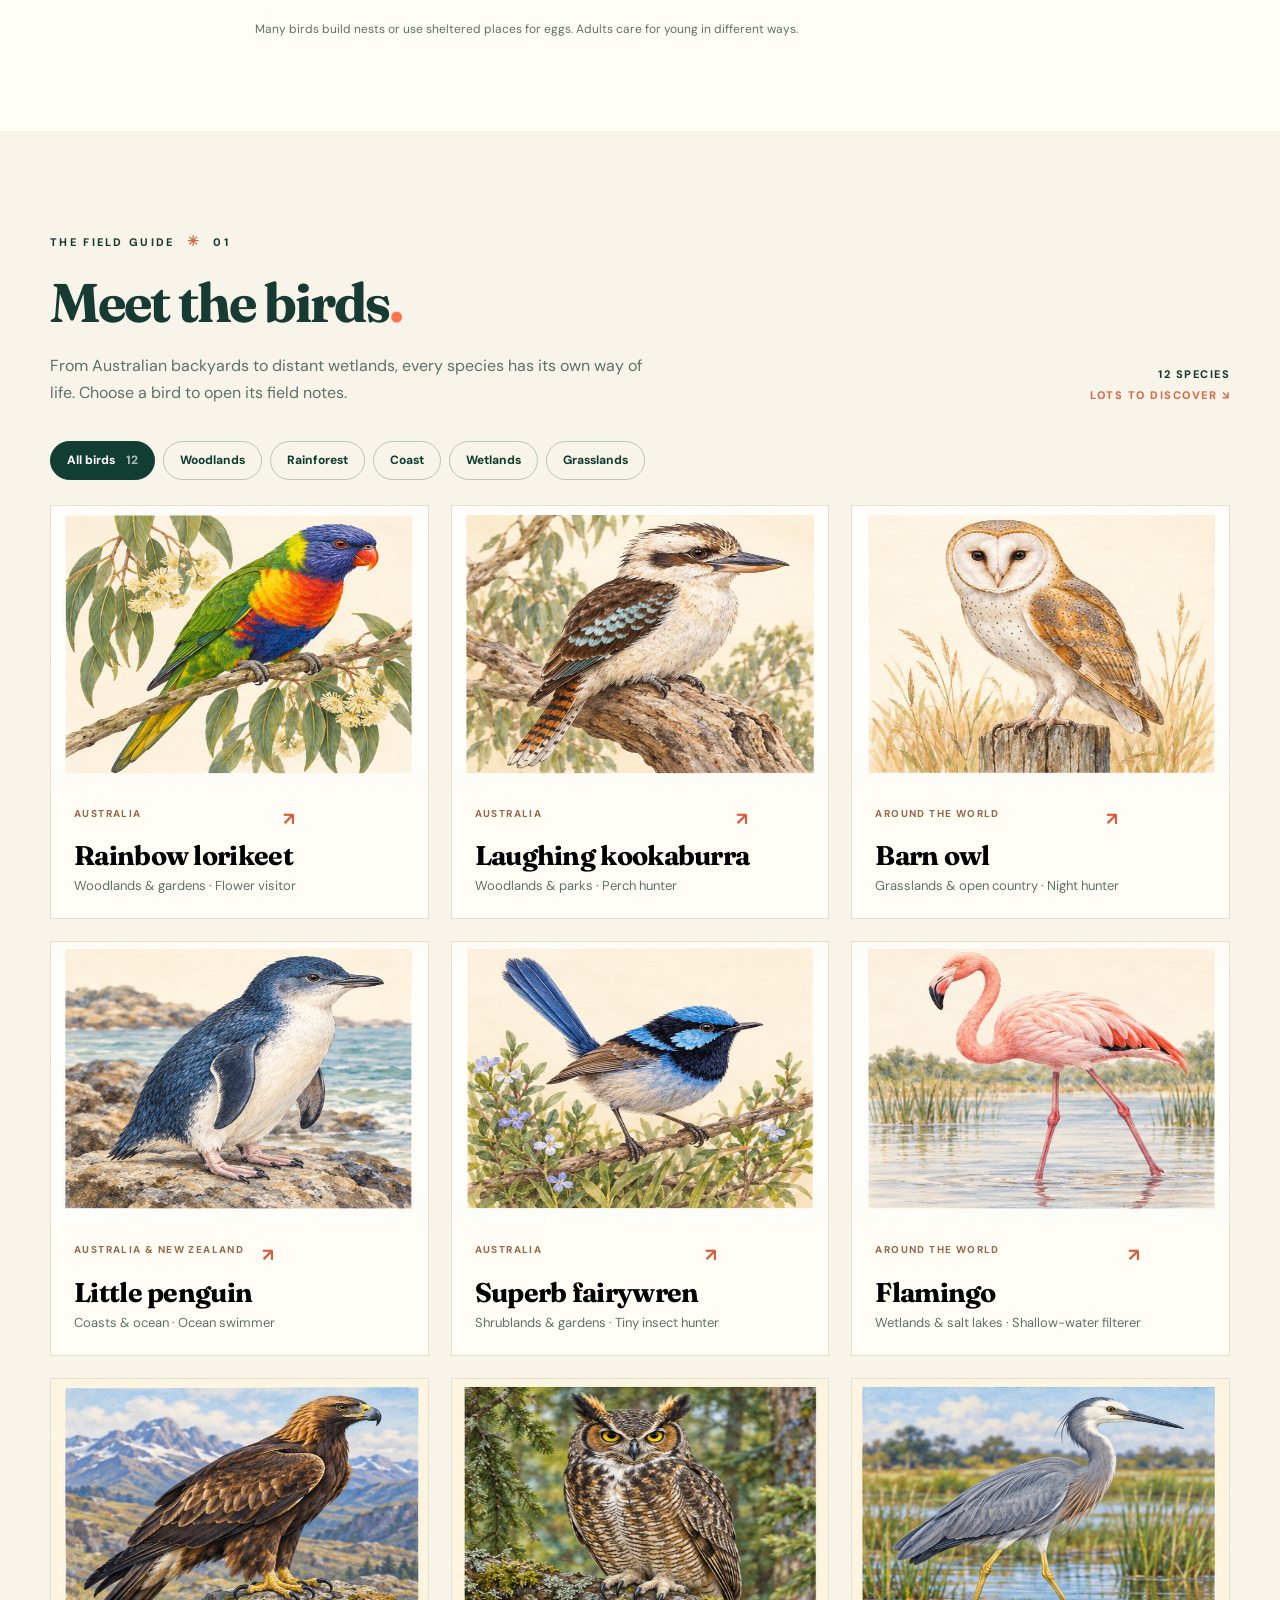
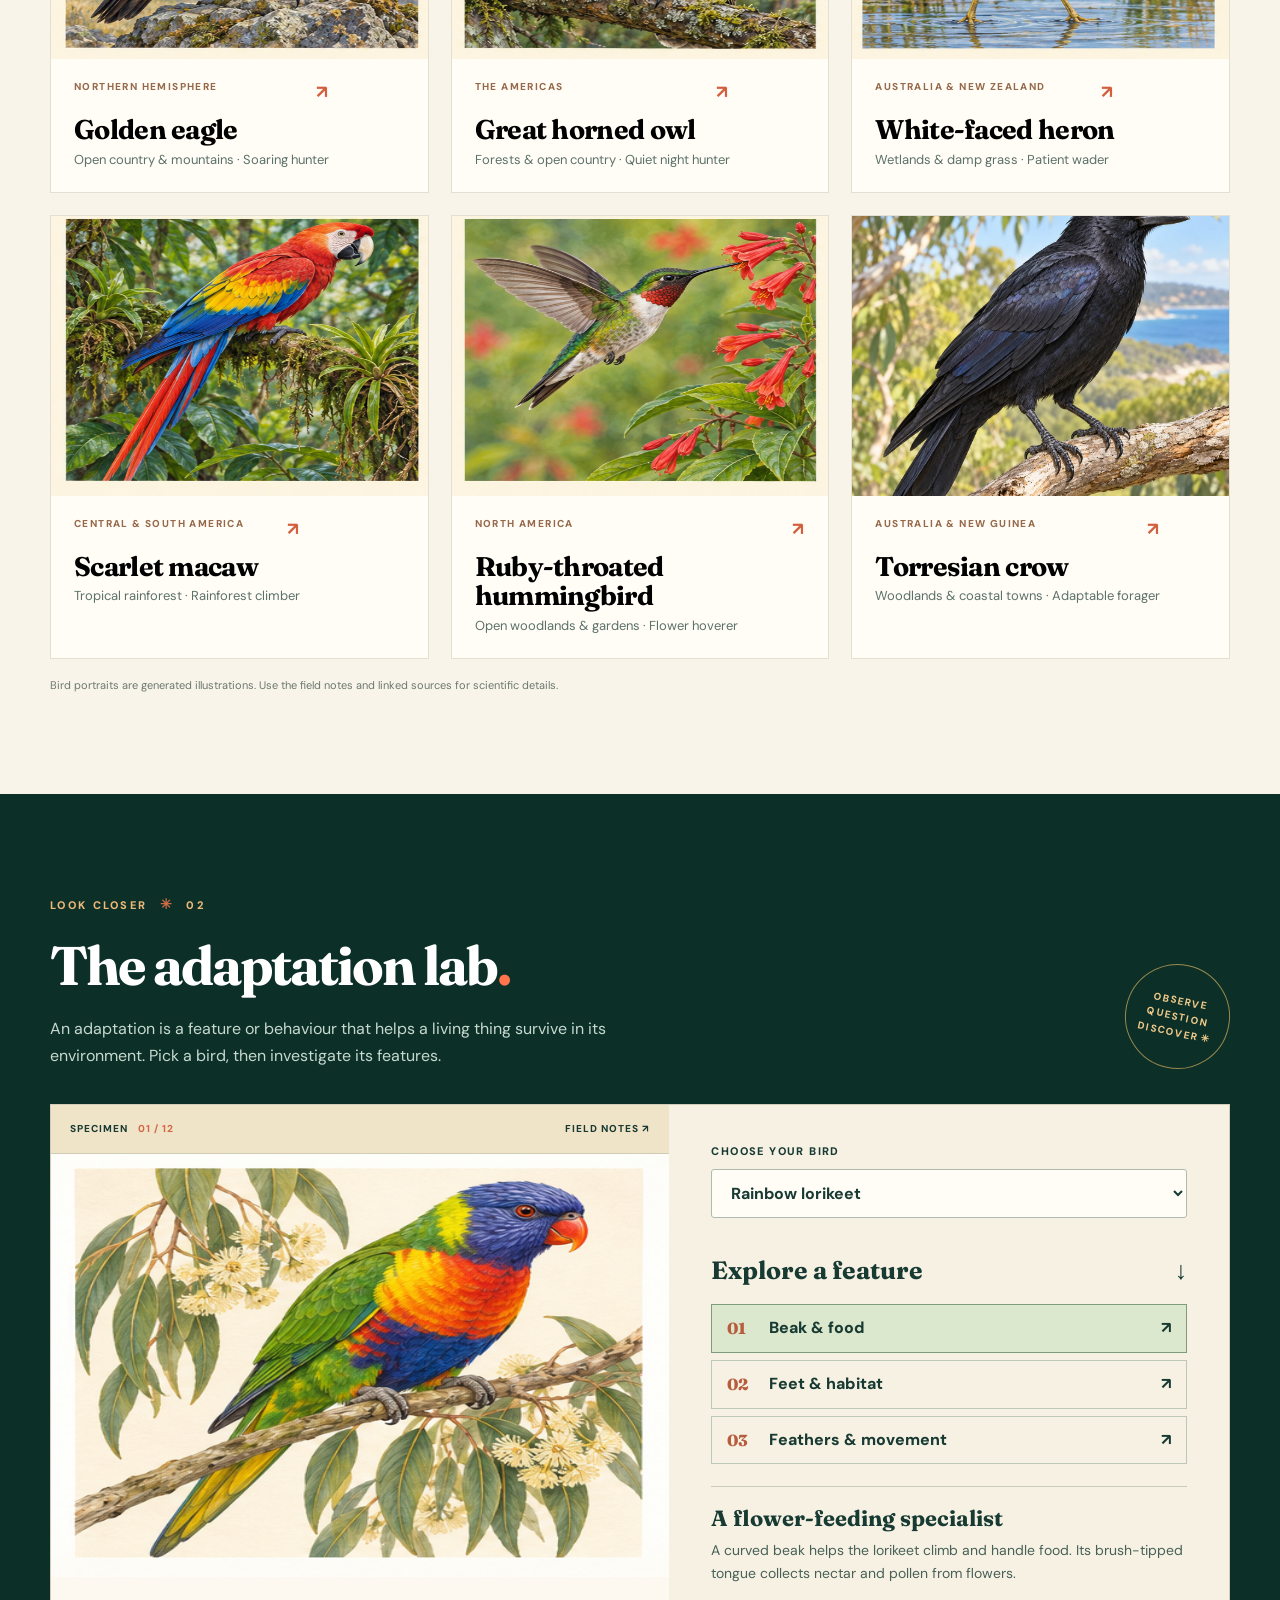
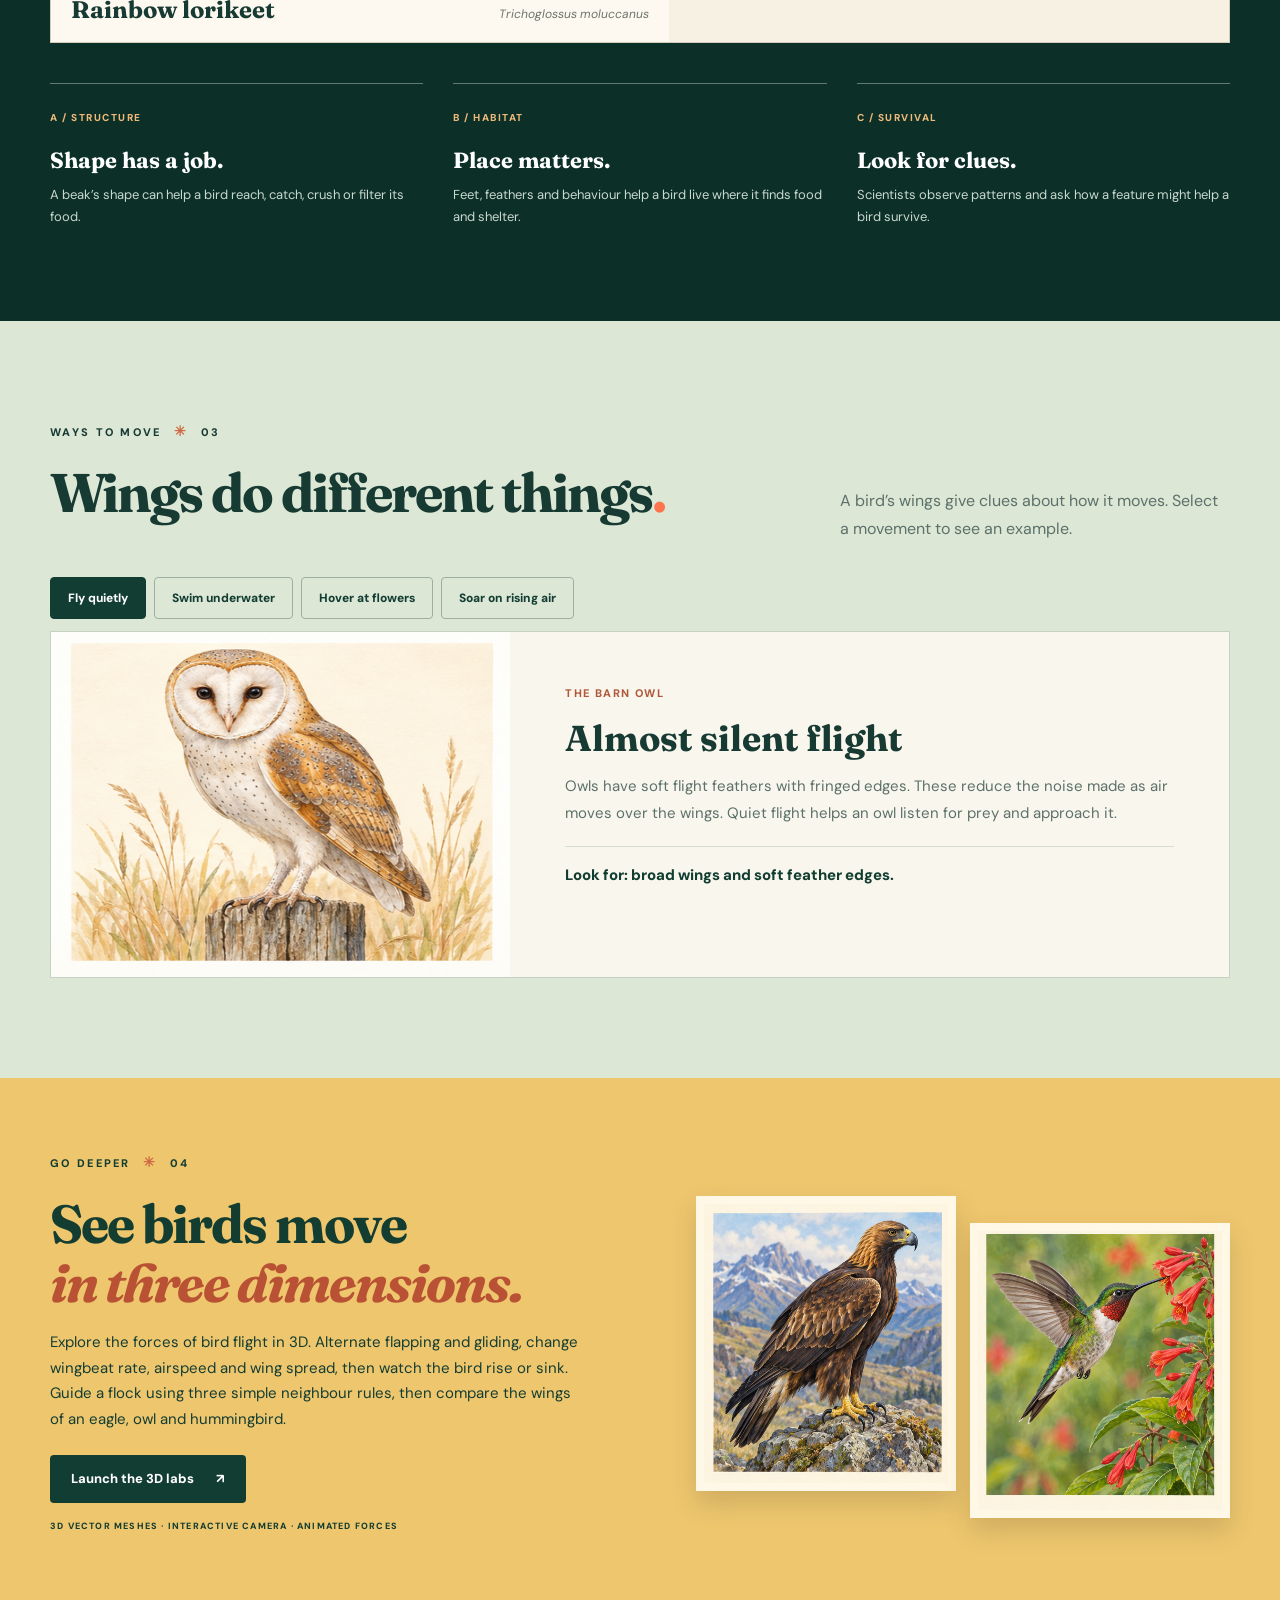
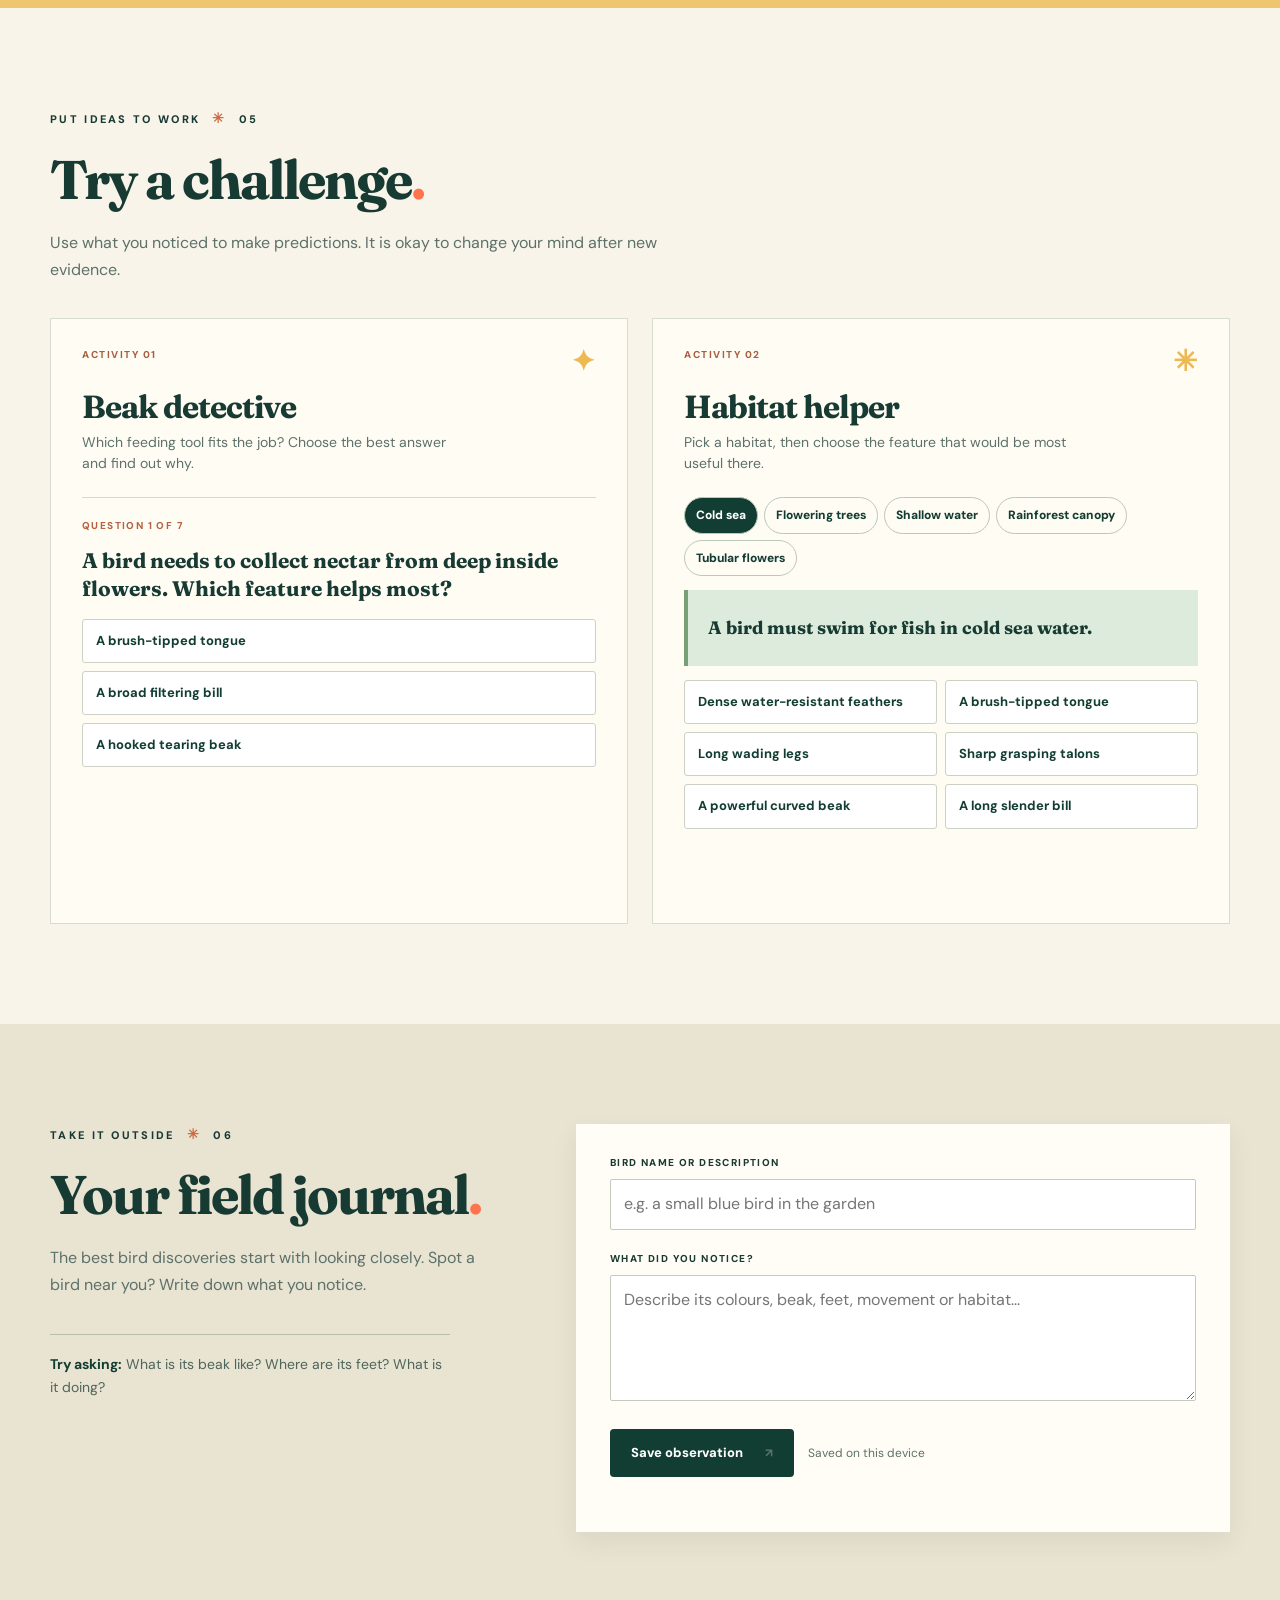
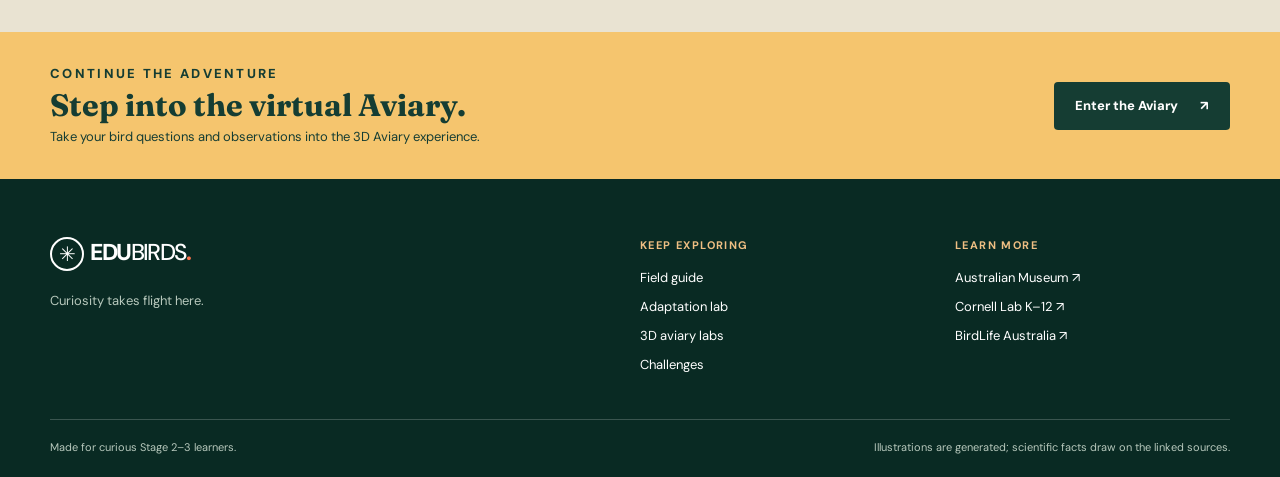
==== commit 527aec72: "Add crow and adaptation comparisons, improve wingbeats and takeoff" ====
--- a/index.html
+++ b/index.html
@@ -6,8 +6,8 @@
   <meta name="theme-color" content="#123d32">
   <meta name="description" content="Explore birds, adaptations and habitats through an interactive field guide for NSW Stage 2 and 3 students.">
   <title>EduBirds — Explore the wonderful world of birds</title>
-  <link rel="stylesheet" href="styles.css">
-  <script src="app.js" defer></script>
+  <link rel="stylesheet" href="styles.css?v=edumetaverse-1">
+  <script src="app.js?v=crow-1" defer></script>
 </head>
 <body>
   <a class="skip-link" href="#main">Skip to content</a>
@@ -29,6 +29,7 @@
       <a href="#explore">Explore birds</a><a href="#adaptations">Adaptation lab</a><a href="simulations.html">3D labs</a><a href="#challenges">Challenges</a><a href="#journal">Field journal</a><a href="https://framevr.io/eduaviary2" target="_blank" rel="noopener noreferrer">Virtual Aviary ↗</a>
     </nav>
   </header>
+  <a class="edumetaverse-banner" href="https://edumetaverse.com.au/" target="_blank" rel="noopener noreferrer" aria-label="Visit EDUmetaverse"><span>An EDUmetaverse learning experience</span><img src="assets/edumetaverse-logo.png" alt="EDUmetaverse — Worlds of possibility" width="1612" height="280"></a>
 
   <main id="main">
     <section class="hero" id="top" aria-labelledby="heroTitle">
@@ -45,7 +46,7 @@
 
     <div class="quick-strip" aria-label="What you can do">
       <div class="container quick-grid">
-        <div><span class="quick-number">01</span><span>Meet eleven remarkable birds</span></div>
+        <div><span class="quick-number">01</span><span>Meet twelve remarkable birds</span></div>
         <div><span class="quick-number">02</span><span>Investigate adaptations</span></div>
         <div><span class="quick-number">03</span><span>Test your thinking</span></div>
       </div>
@@ -57,10 +58,10 @@
       <div class="container">
         <div class="section-head">
           <div><p class="eyebrow">THE FIELD GUIDE <span class="eyebrow-star">✳</span> 01</p><h2 id="exploreTitle">Meet the birds<span class="accent-dot">.</span></h2><p class="section-intro">From Australian backyards to distant wetlands, every species has its own way of life. Choose a bird to open its field notes.</p></div>
-          <div class="head-note">11 SPECIES<br><span>LOTS TO DISCOVER ↘</span></div>
+          <div class="head-note">12 SPECIES<br><span>LOTS TO DISCOVER ↘</span></div>
         </div>
         <div class="filter-row" role="group" aria-label="Filter birds by habitat">
-          <button class="filter active" type="button" data-filter="all" aria-pressed="true">All birds <span>11</span></button>
+          <button class="filter active" type="button" data-filter="all" aria-pressed="true">All birds <span>12</span></button>
           <button class="filter" type="button" data-filter="woodland" aria-pressed="false">Woodlands</button>
           <button class="filter" type="button" data-filter="rainforest" aria-pressed="false">Rainforest</button>
           <button class="filter" type="button" data-filter="coast" aria-pressed="false">Coast</button>
@@ -76,7 +77,7 @@
       <div class="container">
         <div class="section-head light-head"><div><p class="eyebrow">LOOK CLOSER <span class="eyebrow-star">✳</span> 02</p><h2 id="adaptTitle">The adaptation lab<span class="accent-dot">.</span></h2><p class="section-intro">An adaptation is a feature or behaviour that helps a living thing survive in its environment. Pick a bird, then investigate its features.</p></div><span class="lab-stamp" aria-hidden="true">OBSERVE<br>QUESTION<br>DISCOVER ✳</span></div>
         <div class="lab-shell">
-          <div class="lab-display"><div class="lab-display-top"><span>SPECIMEN <strong id="specimenNumber">01 / 11</strong></span><span>FIELD NOTES ↗</span></div><div class="lab-art bird-art" id="labArt" role="img"></div><div class="lab-bird-name"><span id="labCommon">Rainbow lorikeet</span><i id="labScientific">Trichoglossus moluccanus</i></div></div>
+          <div class="lab-display"><div class="lab-display-top"><span>SPECIMEN <strong id="specimenNumber">01 / 12</strong></span><span>FIELD NOTES ↗</span></div><div class="lab-art bird-art" id="labArt" role="img"></div><div class="lab-bird-name"><span id="labCommon">Rainbow lorikeet</span><i id="labScientific">Trichoglossus moluccanus</i></div></div>
           <div class="lab-controls"><label class="input-label" for="birdSelect">CHOOSE YOUR BIRD</label><select id="birdSelect" aria-label="Choose a bird to investigate"></select><div class="feature-heading">Explore a feature <span aria-hidden="true">↓</span></div><div class="feature-buttons" role="group" aria-label="Bird features"><button type="button" class="feature-button active" data-feature="beak" aria-pressed="true"><span class="feature-icon">01</span><span>Beak & food</span><span>↗</span></button><button type="button" class="feature-button" data-feature="feet" aria-pressed="false"><span class="feature-icon">02</span><span>Feet & habitat</span><span>↗</span></button><button type="button" class="feature-button" data-feature="feathers" aria-pressed="false"><span class="feature-icon">03</span><span>Feathers & movement</span><span>↗</span></button></div><div class="feature-copy" id="featureCopy" aria-live="polite"></div></div>
         </div>
         <div class="concept-grid"><article><span class="concept-index">A / STRUCTURE</span><h3>Shape has a job.</h3><p>A beak’s shape can help a bird reach, catch, crush or filter its food.</p></article><article><span class="concept-index">B / HABITAT</span><h3>Place matters.</h3><p>Feet, feathers and behaviour help a bird live where it finds food and shelter.</p></article><article><span class="concept-index">C / SURVIVAL</span><h3>Look for clues.</h3><p>Scientists observe patterns and ask how a feature might help a bird survive.</p></article></div>
@@ -85,7 +86,7 @@
 
     <section class="section movement-section" aria-labelledby="movementTitle"><div class="container"><div class="section-head compact-head"><div><p class="eyebrow">WAYS TO MOVE <span class="eyebrow-star">✳</span> 03</p><h2 id="movementTitle">Wings do different things<span class="accent-dot">.</span></h2></div><p class="section-intro">A bird’s wings give clues about how it moves. Select a movement to see an example.</p></div><div class="movement-tabs" role="tablist" aria-label="Ways birds use wings"><button type="button" role="tab" id="moveTab0" aria-controls="movementPanel" aria-selected="true" data-move="0">Fly quietly</button><button type="button" role="tab" id="moveTab1" aria-controls="movementPanel" aria-selected="false" data-move="1">Swim underwater</button><button type="button" role="tab" id="moveTab2" aria-controls="movementPanel" aria-selected="false" data-move="2">Hover at flowers</button><button type="button" role="tab" id="moveTab3" aria-controls="movementPanel" aria-selected="false" data-move="3">Soar on rising air</button></div><div class="movement-panel" id="movementPanel" role="tabpanel" aria-labelledby="moveTab0"></div></div></section>
 
-    <section class="sim-promo" aria-labelledby="simPromoTitle"><div class="container sim-promo-layout"><div class="sim-promo-copy"><p class="eyebrow">GO DEEPER <span class="eyebrow-star">✳</span> 04</p><h2 id="simPromoTitle">See birds move<br><em>in three dimensions.</em></h2><p>Explore the forces of bird flight in 3D. Compare flapping with gliding, change airspeed and wing spread, then guide a flock using three simple neighbour rules.</p><a class="button button-primary" href="simulations.html">Launch the 3D labs <span aria-hidden="true">↗</span></a><span class="sim-promo-note">REAL 3D MESHES · INTERACTIVE CAMERA · NO SVG SIMULATIONS</span></div><div class="sim-promo-art"><div class="bird-art" role="img" aria-label="Illustration of a golden eagle" style="background-image:url('assets/additional-birds.png');background-position:0% 0%"></div><div class="bird-art" role="img" aria-label="Illustration of a ruby-throated hummingbird" style="background-image:url('assets/additional-birds.png');background-position:50% 100%"></div></div></div></section>
+    <section class="sim-promo" aria-labelledby="simPromoTitle"><div class="container sim-promo-layout"><div class="sim-promo-copy"><p class="eyebrow">GO DEEPER <span class="eyebrow-star">✳</span> 04</p><h2 id="simPromoTitle">See birds move<br><em>in three dimensions.</em></h2><p>Explore the forces of bird flight in 3D. Alternate flapping and gliding, change wingbeat rate, airspeed and wing spread, then watch the bird rise or sink. Guide a flock using three simple neighbour rules, then compare the wings of an eagle, owl and hummingbird.</p><a class="button button-primary" href="simulations.html">Launch the 3D labs <span aria-hidden="true">↗</span></a><span class="sim-promo-note">3D VECTOR MESHES · INTERACTIVE CAMERA · ANIMATED FORCES</span></div><div class="sim-promo-art"><div class="bird-art" role="img" aria-label="Illustration of a golden eagle" style="background-image:url('assets/additional-birds.png');background-position:0% 0%"></div><div class="bird-art" role="img" aria-label="Illustration of a ruby-throated hummingbird" style="background-image:url('assets/additional-birds.png');background-position:50% 100%"></div></div></div></section>
 
     <section class="section challenge-section" id="challenges" aria-labelledby="challengeTitle"><div class="container"><div class="section-head"><div><p class="eyebrow">PUT IDEAS TO WORK <span class="eyebrow-star">✳</span> 05</p><h2 id="challengeTitle">Try a challenge<span class="accent-dot">.</span></h2><p class="section-intro">Use what you noticed to make predictions. It is okay to change your mind after new evidence.</p></div></div><div class="challenge-grid"><article class="challenge-card"><div class="challenge-card-top"><span>ACTIVITY 01</span><span class="challenge-symbol" aria-hidden="true">✦</span></div><h3>Beak detective</h3><p>Which feeding tool fits the job? Choose the best answer and find out why.</p><div class="quiz-box"><div class="quiz-progress" id="quizProgress">QUESTION 1 OF 7</div><h4 id="quizQuestion"></h4><div id="quizChoices" class="quiz-choices"></div><p id="quizFeedback" class="quiz-feedback" aria-live="polite"></p><button id="quizNext" type="button" class="text-button" hidden>Next question <span aria-hidden="true">→</span></button></div></article><article class="challenge-card habitat-card"><div class="challenge-card-top"><span>ACTIVITY 02</span><span class="challenge-symbol" aria-hidden="true">✳</span></div><h3>Habitat helper</h3><p>Pick a habitat, then choose the feature that would be most useful there.</p><div class="habitat-picker" role="group" aria-label="Choose a habitat"><button type="button" class="habitat-choice active" data-habitat="water" aria-pressed="true">Cold sea</button><button type="button" class="habitat-choice" data-habitat="flowers" aria-pressed="false">Flowering trees</button><button type="button" class="habitat-choice" data-habitat="shallows" aria-pressed="false">Shallow water</button><button type="button" class="habitat-choice" data-habitat="rainforest" aria-pressed="false">Rainforest canopy</button><button type="button" class="habitat-choice" data-habitat="tubular" aria-pressed="false">Tubular flowers</button></div><div class="habitat-scene" id="habitatScene"><span id="habitatPrompt"></span></div><div class="habitat-options" id="habitatOptions"></div><p id="habitatFeedback" class="habitat-feedback" aria-live="polite"></p></article></div></div></section>
 
--- a/styles.css
+++ b/styles.css
@@ -2,6 +2,7 @@
 :root{--forest:#123d32;--deep:#0c3028;--cream:#f8f4e9;--paper:#fffdf6;--ink:#173a33;--muted:#5c716a;--orange:#ff744c;--yellow:#f7c65d;--line:#dddcd0;--serif:Fraunces,Georgia,serif;--sans:'DM Sans',Arial,sans-serif}
 *{box-sizing:border-box}html{scroll-behavior:smooth;scroll-padding-top:82px}body{margin:0;background:var(--cream);color:var(--ink);font-family:var(--sans);font-size:16px;line-height:1.55}button,input,select,textarea{font:inherit}button{cursor:pointer}a{color:inherit;text-decoration:none}img{max-width:100%}.container{width:min(1180px,calc(100% - 64px));margin-inline:auto}.skip-link{position:absolute;top:-60px;left:12px;z-index:100;background:#fff;padding:10px 16px}.skip-link:focus{top:12px}:focus-visible{outline:3px solid #f69a34;outline-offset:3px}
 .site-header{position:relative;z-index:20;background:var(--paper);border-bottom:1px solid rgba(13,54,44,.14)}.nav-wrap{min-height:77px;width:min(1320px,calc(100% - 64px));margin:auto;display:flex;align-items:center;gap:40px}.brand{font-weight:800;font-size:23px;letter-spacing:-1.6px;white-space:nowrap;line-height:1}.brand span:not(.brand-mark):not(.brand-dot){font-weight:500}.brand-mark{display:inline-flex;align-items:center;justify-content:center;width:34px;height:34px;border:2px solid var(--forest);border-radius:50%;font-size:20px;font-weight:400;vertical-align:middle;margin-right:3px}.brand-dot{color:var(--orange)}.main-nav{display:flex;gap:34px;margin:auto}.main-nav a{font-size:13px;font-weight:700;white-space:nowrap}.main-nav a:hover,.mobile-nav a:hover{color:#ca5a37}.stage-pill{border:1px solid #b6c2b6;border-radius:100px;padding:8px 14px;font-size:10px;letter-spacing:1.1px;font-weight:800;white-space:nowrap}.menu-toggle{display:none;border:0;background:none;font-size:25px;color:var(--forest)}.mobile-nav{display:none}
+.edumetaverse-banner{display:flex;justify-content:center;align-items:center;gap:22px;min-height:49px;padding:6px 18px;background:#13284a;color:#eef2f8}.edumetaverse-banner span{font-size:10px;letter-spacing:1.2px;font-weight:800;text-transform:uppercase}.edumetaverse-banner img{display:block;width:164px;height:auto}.edumetaverse-banner:hover{background:#1c3868}@media(max-width:460px){.edumetaverse-banner{gap:10px;min-height:42px}.edumetaverse-banner span{font-size:8px;letter-spacing:.4px}.edumetaverse-banner img{width:137px}}
 .hero{min-height:615px;position:relative;overflow:hidden;background:#eadfb9}.hero-image{position:absolute;inset:0;background-image:url('assets/bushland-hero.png');background-position:center 53%;background-size:cover}.hero-shade{position:absolute;inset:0;background:linear-gradient(90deg,rgba(249,245,225,.98) 0%,rgba(249,245,225,.89) 28%,rgba(249,245,225,.35) 49%,transparent 72%)}.hero-content{position:relative;z-index:1;padding-block:112px 108px}.eyebrow{font-size:11px;letter-spacing:2.3px;font-weight:800;margin:0 0 20px}.hero-eyebrow{display:flex;align-items:center;gap:12px;font-size:10px}.eyebrow-line{height:1px;width:35px;background:var(--forest)}.hero h1{font-family:var(--serif);font-weight:700;font-size:clamp(50px,5.5vw,79px);line-height:1.08;letter-spacing:-3.5px;margin:0 0 25px;max-width:650px}.hero h1 em{font-weight:600;color:#d75e39}.hero-content>p{font-size:17px;max-width:470px;line-height:1.7;margin:0 0 28px}.hero-actions{display:flex;gap:18px;align-items:center;flex-wrap:wrap}.button{display:inline-flex;align-items:center;justify-content:center;gap:22px;border:0;padding:14px 21px;border-radius:4px;font-weight:800;font-size:13px;min-height:48px;transition:transform .2s,background .2s}.button:hover{transform:translateY(-2px)}.button-primary{background:var(--forest);color:white}.button-primary:hover{background:#245c4b}.button-ghost{border:1px solid rgba(18,61,50,.38);background:rgba(255,255,255,.35);color:var(--forest)}.button-ghost:hover{background:white}.hero-caption{position:absolute;right:35px;bottom:25px;z-index:1;background:rgba(255,253,246,.82);padding:8px 12px;font-size:9px;letter-spacing:1.3px;font-weight:800}.quick-strip{background:var(--forest);color:#fff}.quick-grid{display:grid;grid-template-columns:repeat(3,1fr)}.quick-grid>div{display:flex;align-items:center;gap:18px;padding:20px 15px;border-right:1px solid rgba(255,255,255,.2);font-size:13px;font-weight:700}.quick-grid>div:first-child{padding-left:0}.quick-grid>div:last-child{border-right:0}.quick-number{color:#e8ae77;font-family:var(--serif);font-size:22px;font-weight:700}
 .section{padding:100px 0}.section-head{display:flex;justify-content:space-between;align-items:end;gap:30px;margin-bottom:35px}.section-head>div:first-child{max-width:710px}.section h2{font-family:var(--serif);font-size:clamp(38px,4.25vw,57px);letter-spacing:-2px;line-height:1.12;margin:0 0 18px}.accent-dot{color:var(--orange)}.section-intro{font-size:16px;color:var(--muted);max-width:610px;margin:0;line-height:1.7}.eyebrow-star{font-size:14px;color:#cf6a45;margin:0 7px}.head-note{font-size:11px;font-weight:800;letter-spacing:1.5px;line-height:1.9;text-align:right;white-space:nowrap}.head-note span{color:#d86948}.filter-row{display:flex;flex-wrap:wrap;gap:8px;margin-bottom:25px}.filter{background:transparent;border:1px solid #b9c4b9;color:var(--forest);border-radius:100px;padding:9px 16px;font-size:12px;font-weight:800}.filter span{margin-left:8px;opacity:.65}.filter:hover{background:#e8eadc}.filter.active{background:var(--forest);color:white;border-color:var(--forest)}.bird-grid{display:grid;grid-template-columns:repeat(3,minmax(0,1fr));gap:22px}.bird-card{border:1px solid #e3e0d2;background:var(--paper);padding:0;text-align:left;display:flex;flex-direction:column;transition:transform .2s,box-shadow .2s;overflow:hidden}.bird-card:hover{transform:translateY(-5px);box-shadow:0 12px 28px rgba(32,55,39,.13)}.bird-art{background-image:url('assets/bird-portraits.png');background-size:300% 200%;background-repeat:no-repeat;background-color:#f7edd9}.bird-card .bird-art{height:280px;width:100%}.bird-card-bottom{padding:20px 23px 22px}.bird-card-topline{display:flex;justify-content:space-between;color:#97694b;letter-spacing:1.4px;font-size:10px;font-weight:800;margin-bottom:8px}.bird-card h3{font-family:var(--serif);font-size:27px;line-height:1.1;margin:0 0 5px;letter-spacing:-.7px}.bird-card p{color:var(--muted);font-size:13px;margin:0}.bird-card .card-arrow{font-size:18px;color:#d45f3e}.art-note{font-size:11px;color:#6c786f;margin:18px 0 0}
 .basics-section{background:#fffdf5;padding-bottom:92px}.basics-layout{display:grid;grid-template-columns:.42fr .58fr;min-height:340px;border:1px solid #d4dccc}.basics-list{display:grid;grid-template-rows:repeat(4,1fr);background:#e7ecdf}.basics-list button{display:grid;grid-template-columns:34px 1fr auto;align-items:center;gap:9px;border:0;border-bottom:1px solid #cdd8ca;padding:16px 24px;text-align:left;background:transparent;color:var(--forest);font-family:var(--serif);font-size:22px;font-weight:700}.basics-list button:last-child{border-bottom:0}.basics-list button[aria-selected="true"]{background:var(--forest);color:#fff}.basics-list button span{font-family:var(--sans);font-size:11px;color:#b96a48}.basics-list button[aria-selected="true"] span{color:#edc090}.basics-list button b{font-family:var(--sans);font-size:17px;font-weight:400}.basics-panel{display:grid;grid-template-columns:.45fr .55fr;background:#f9f6ec}.basics-art{height:100%;min-height:340px}.basics-copy{padding:42px 36px}.basics-copy>span{font-size:10px;font-weight:800;letter-spacing:1.5px;color:#b7593e}.basics-copy h3{font-family:var(--serif);font-size:30px;line-height:1.14;margin:12px 0}.basics-copy p{font-size:14px;color:#566c61;line-height:1.7}.basics-copy strong{display:block;border-top:1px solid #cbd7c8;padding-top:13px;margin-top:19px;font-size:13px}.lifecycle{display:grid;grid-template-columns:175px 1fr;gap:13px 30px;align-items:center;border-top:1px solid #ccd5c8;margin-top:34px;padding-top:20px}.lifecycle>span{font-size:10px;letter-spacing:1.4px;font-weight:800;color:#b7593e}.lifecycle>div{display:flex;align-items:center;justify-content:space-between;gap:10px}.lifecycle b{font-size:13px}.lifecycle i{font-style:normal;font-size:21px;color:#d36b49}.lifecycle p{grid-column:2;margin:0;font-size:12px;color:var(--muted)}
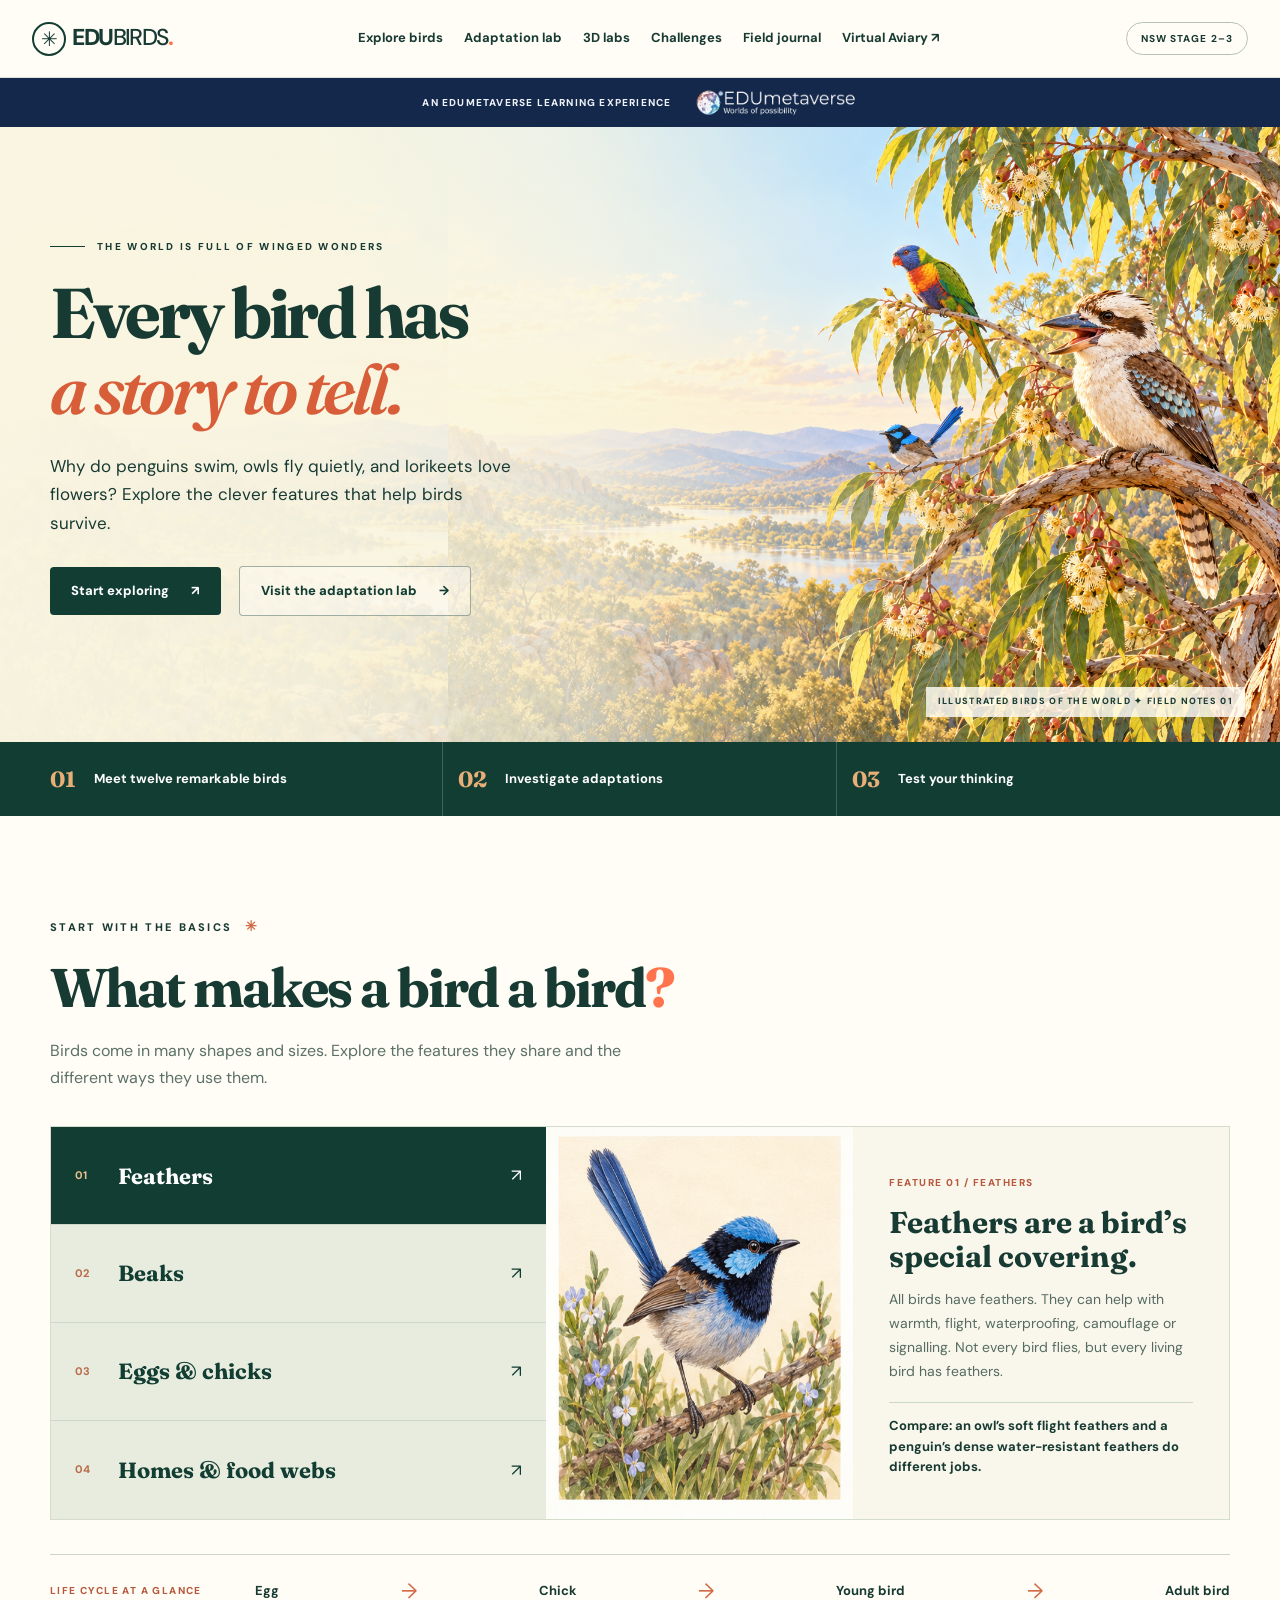
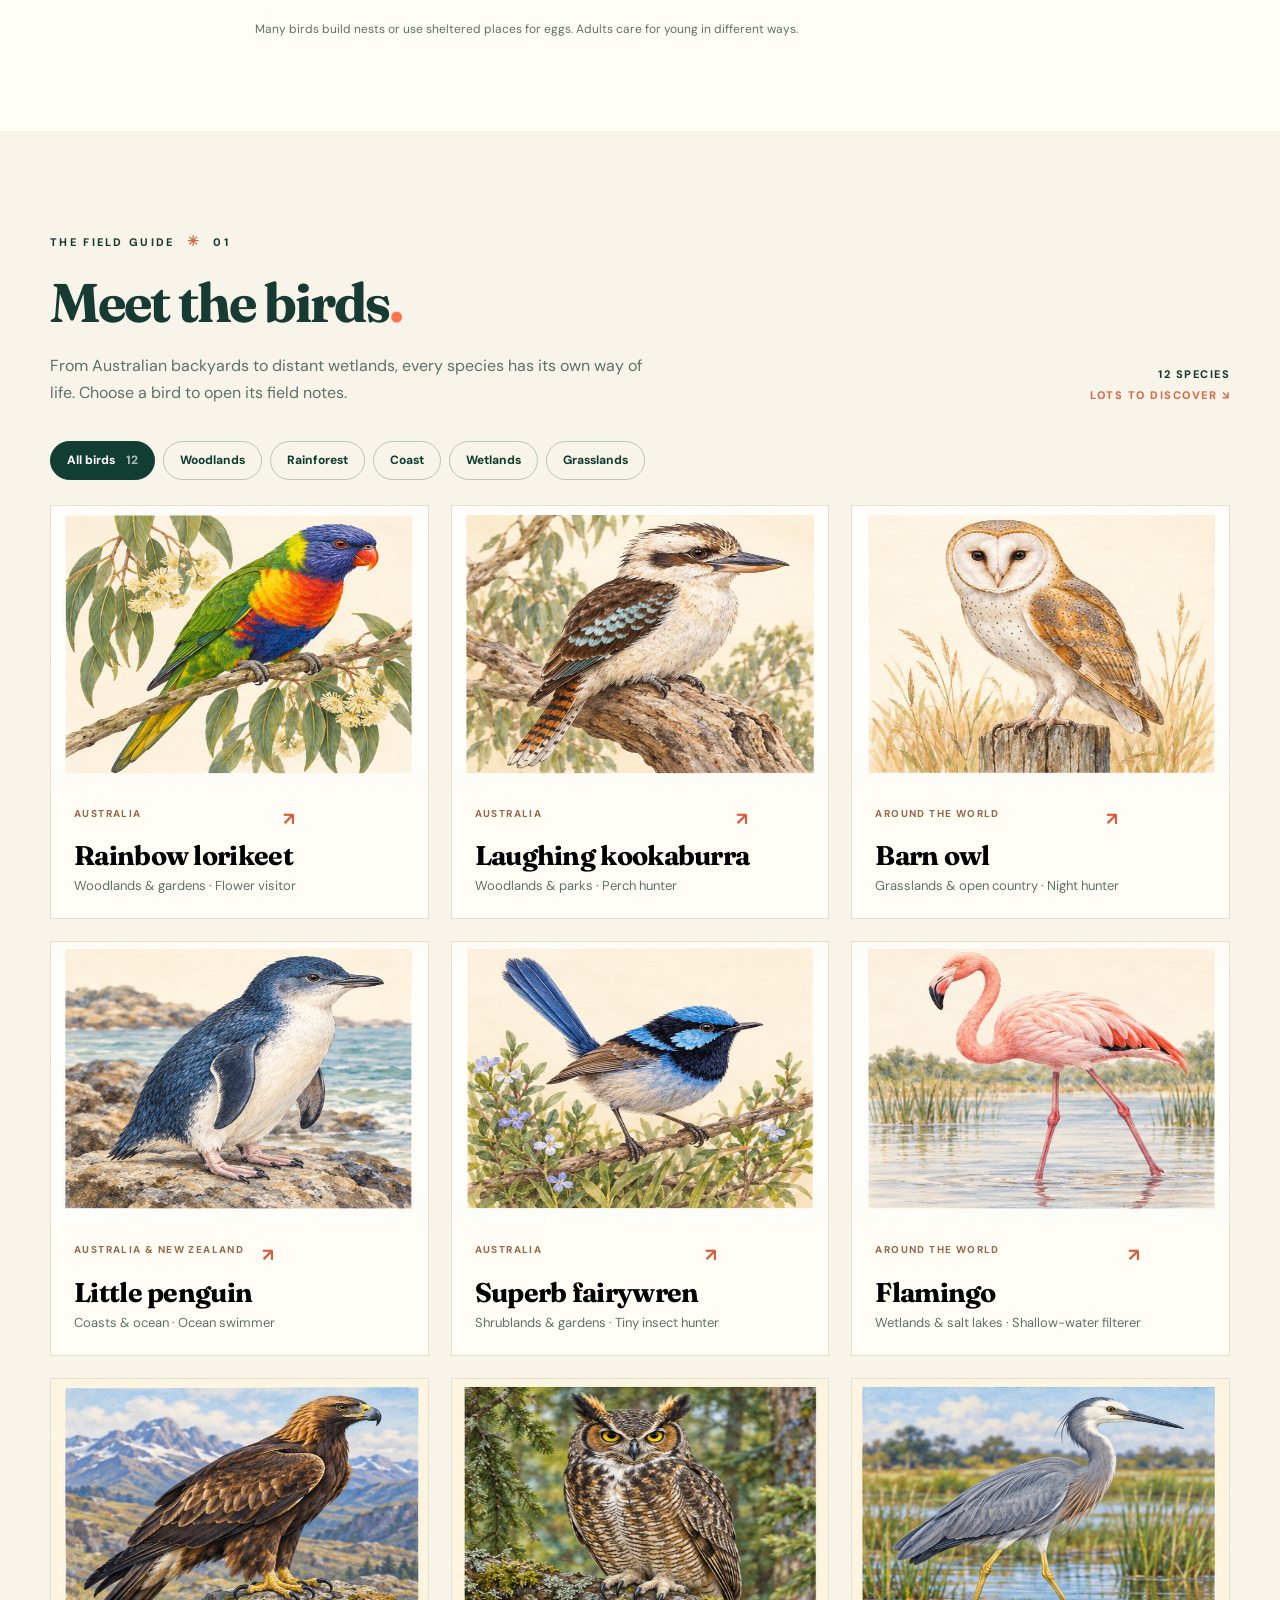
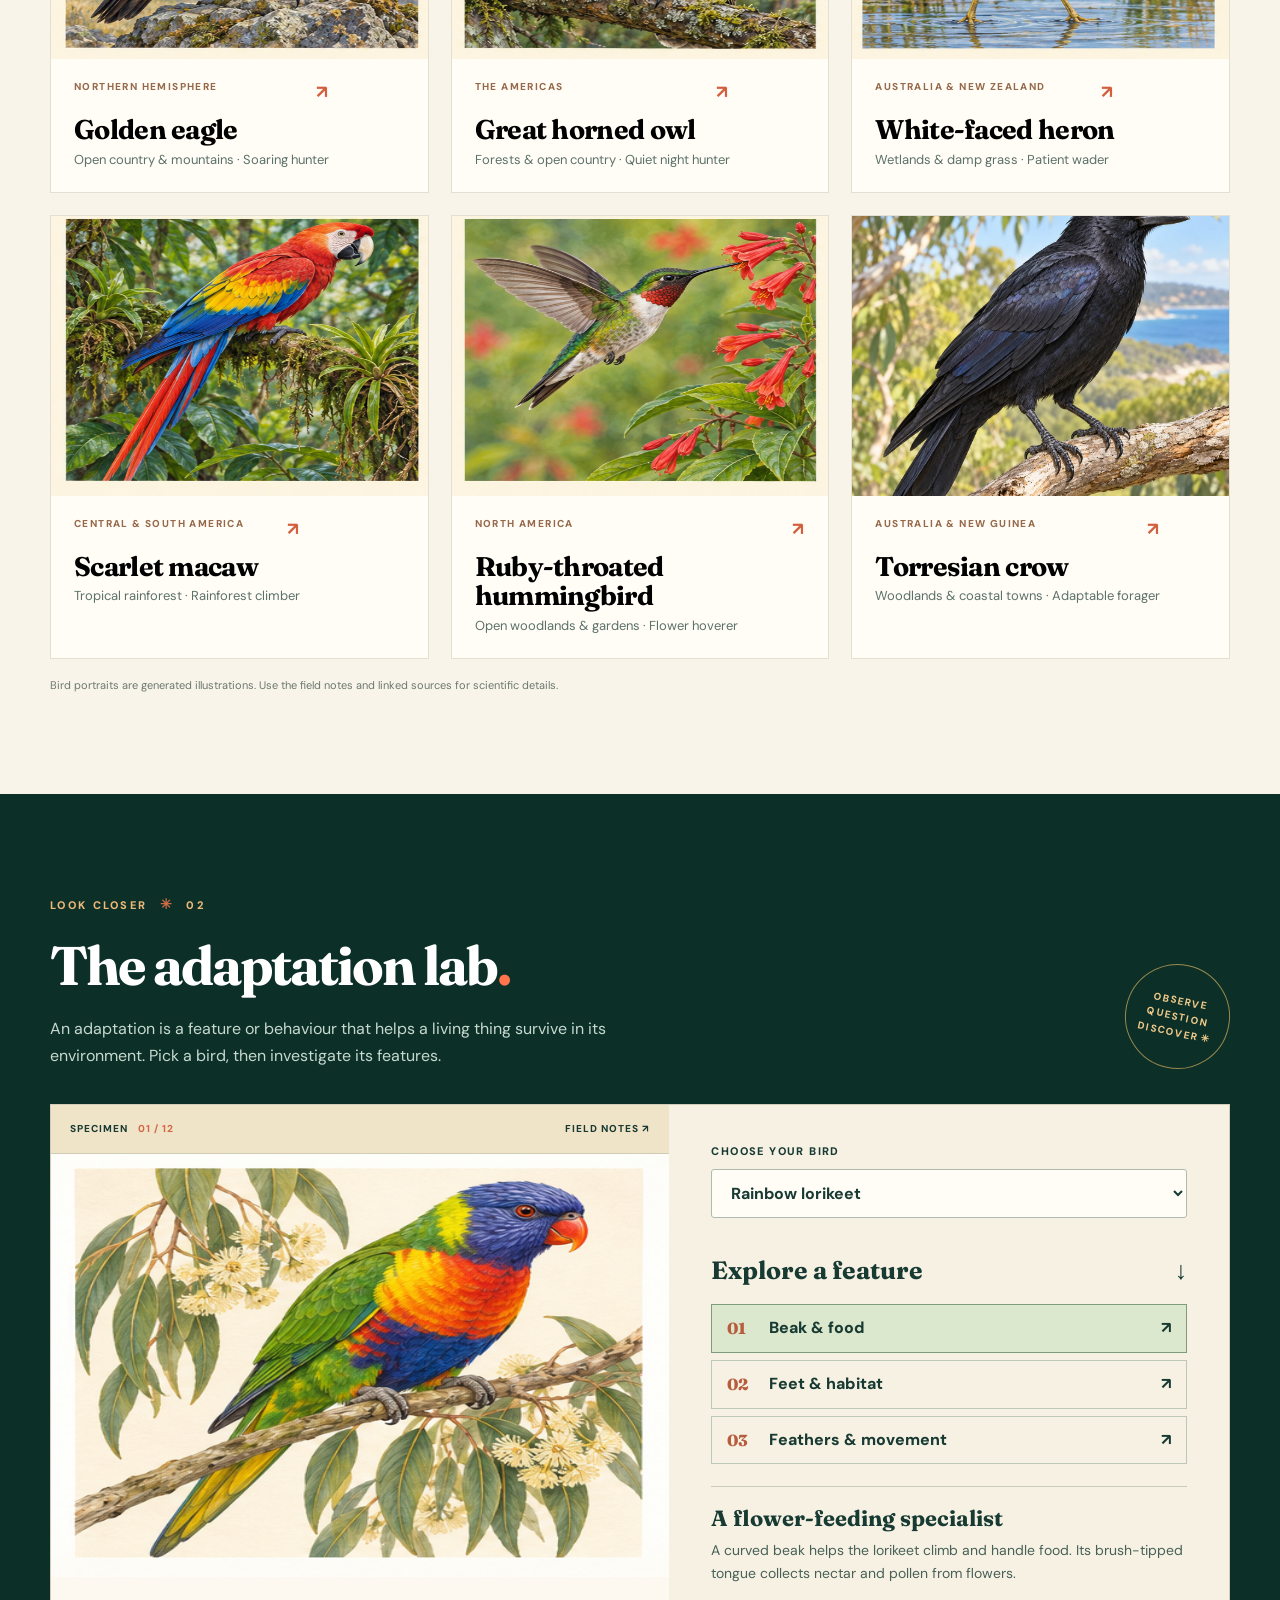
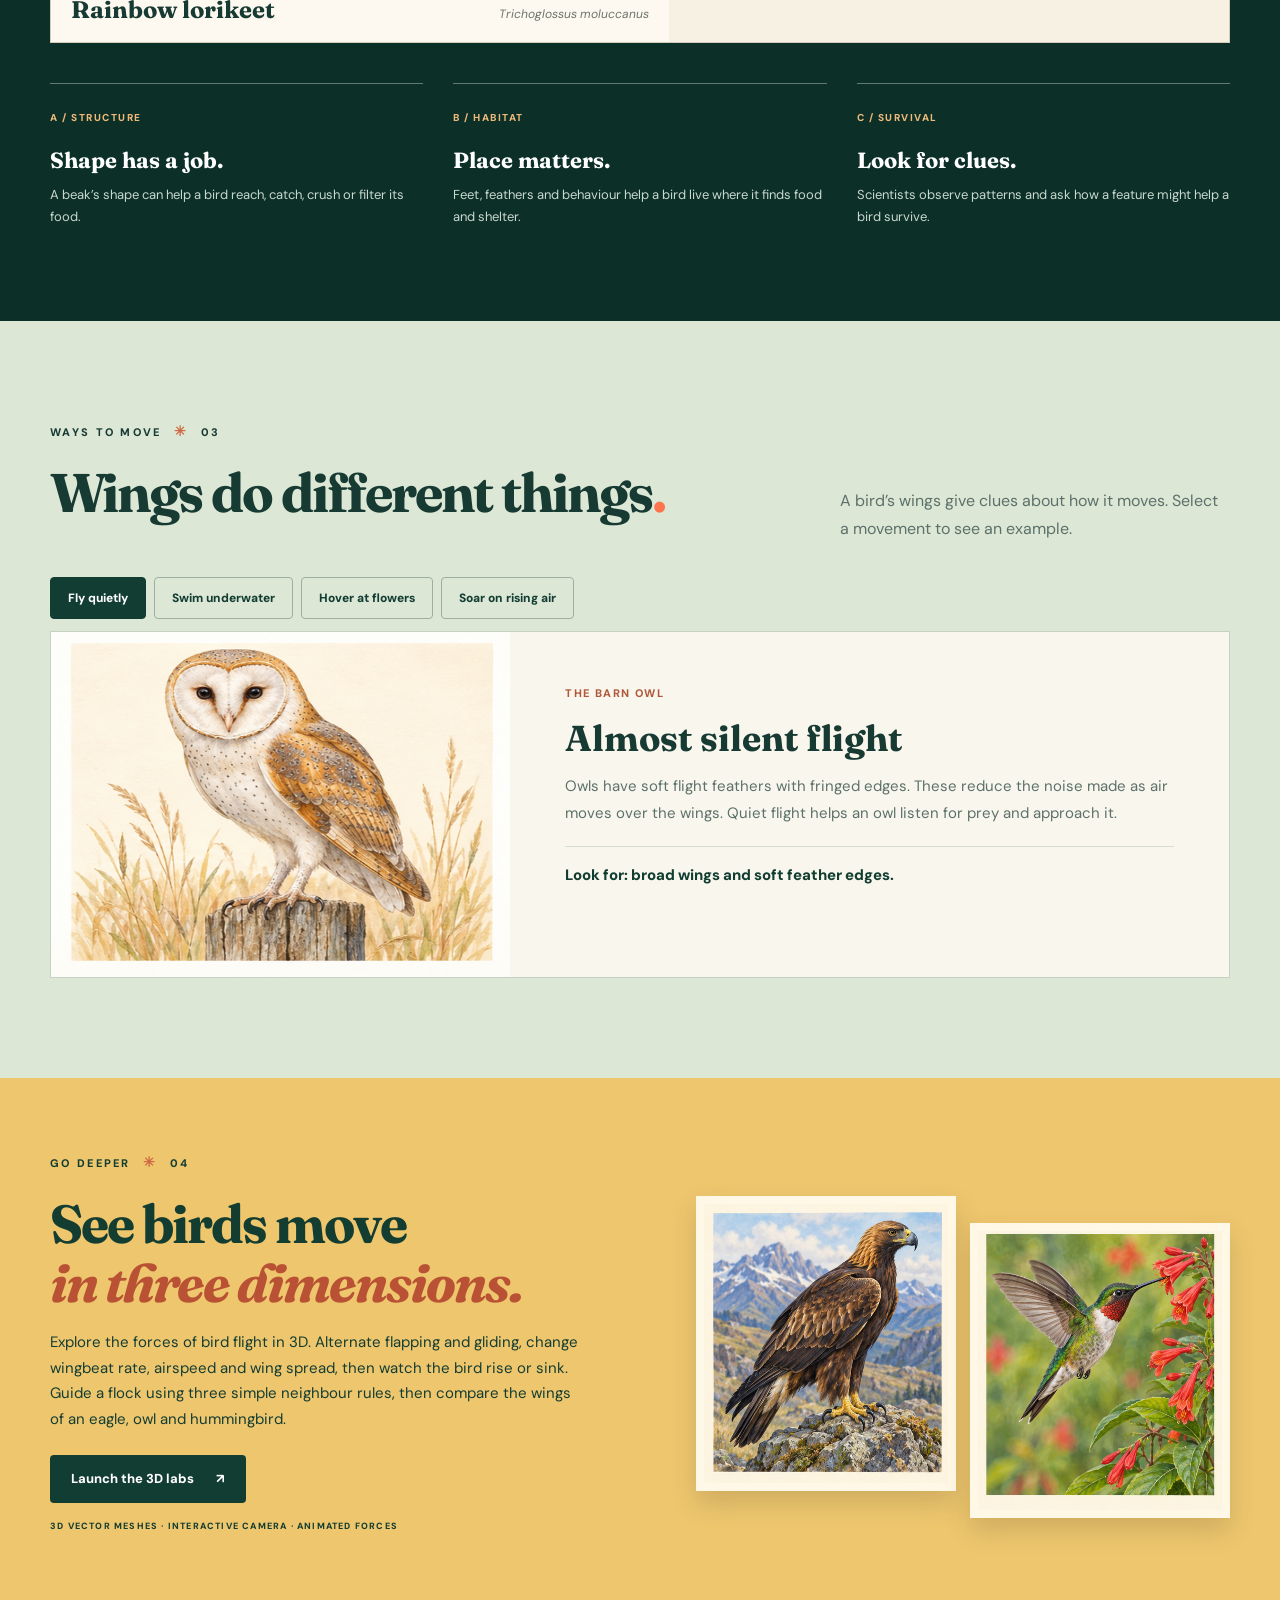
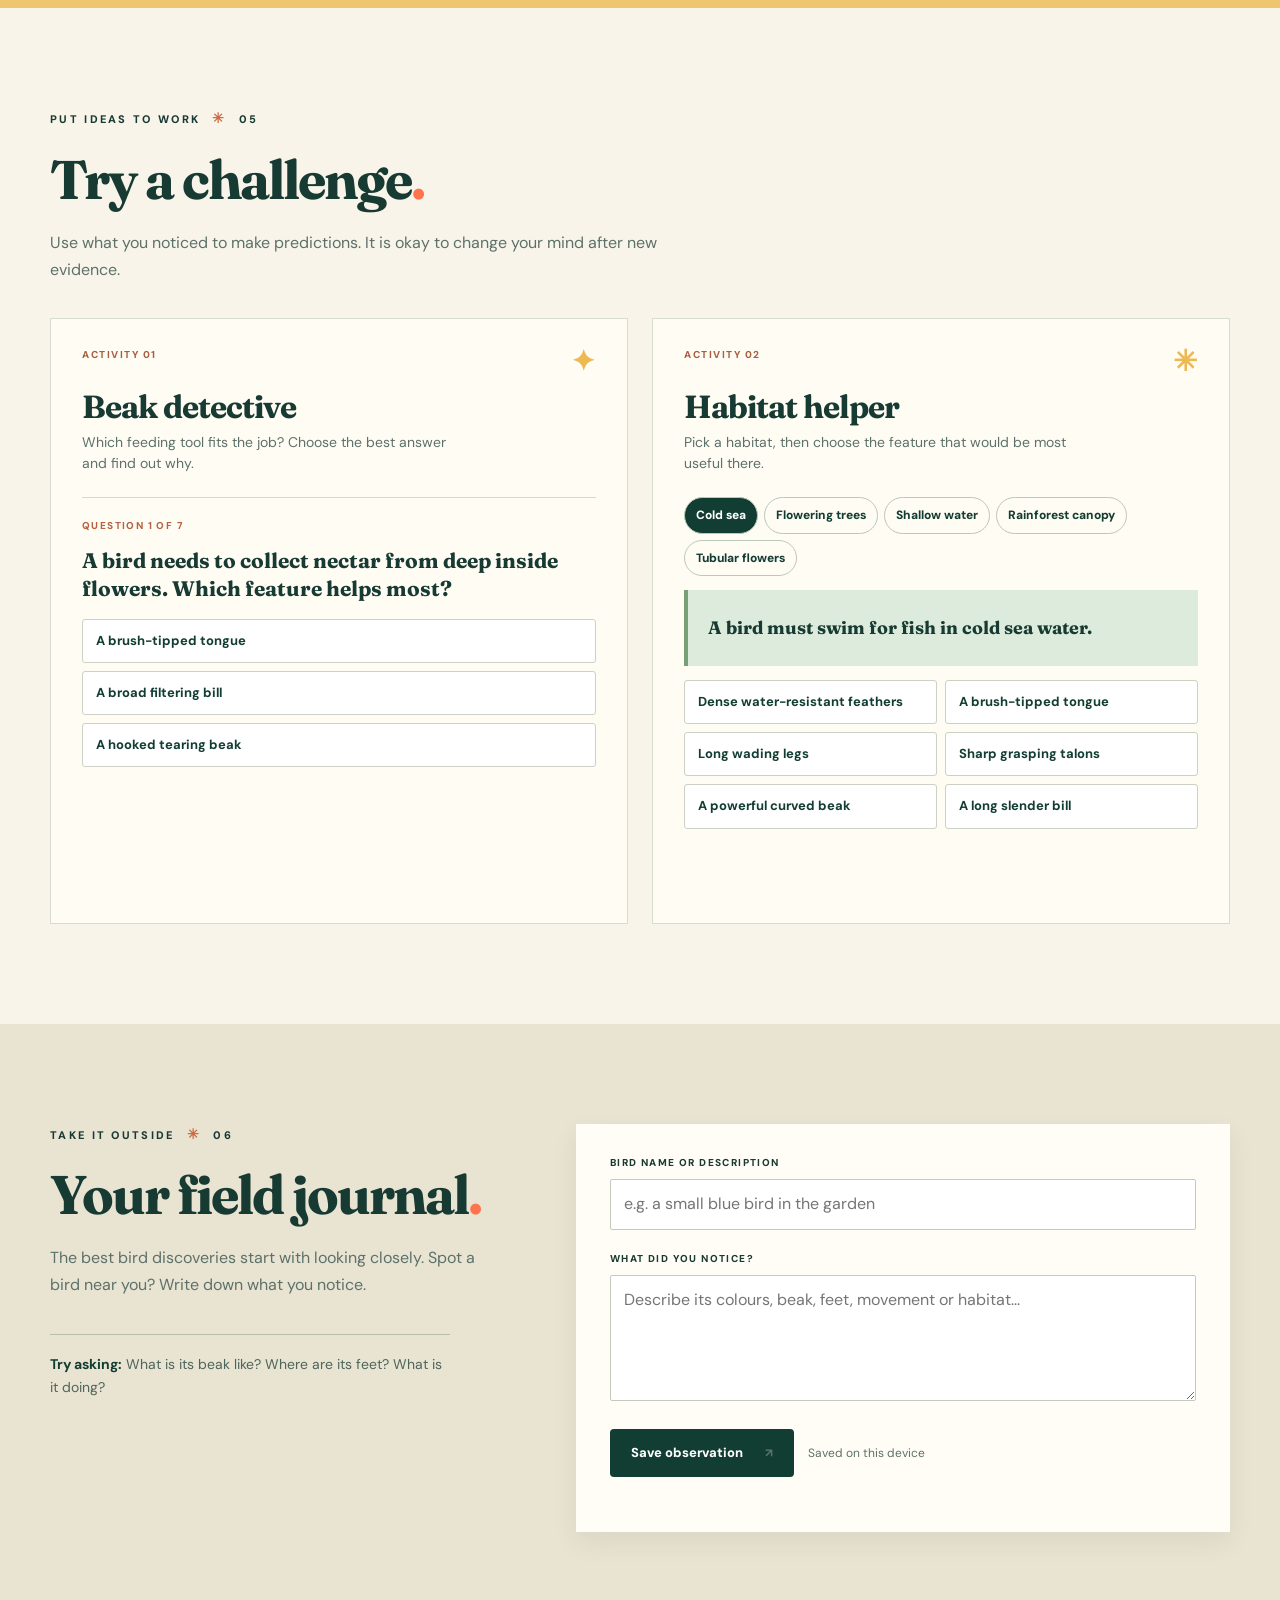
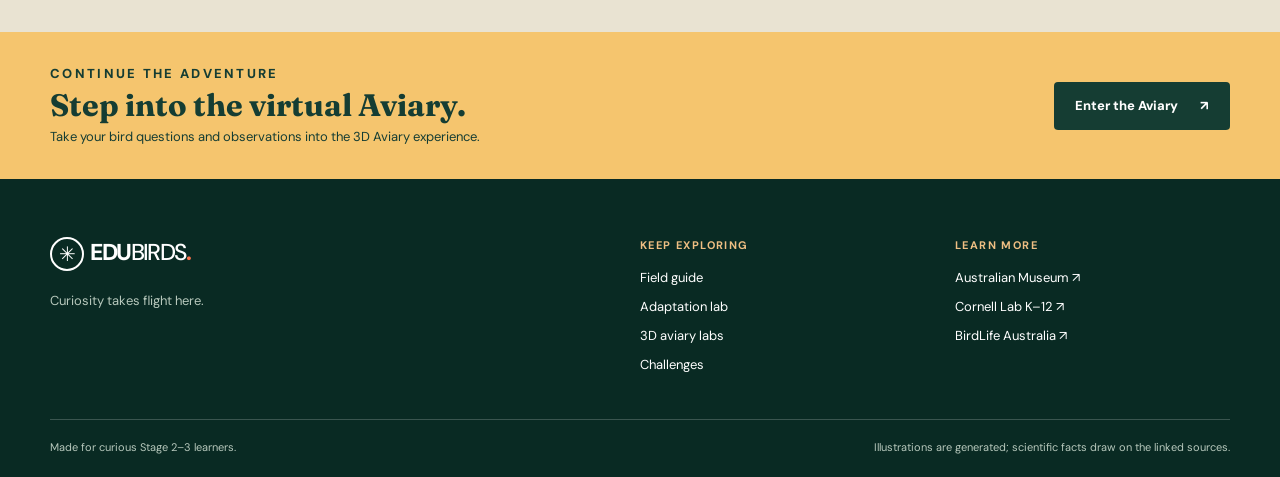
==== commit 2de77f49: "Show full foreground bird in homepage hero" ====
--- a/index.html
+++ b/index.html
@@ -6,7 +6,7 @@
   <meta name="theme-color" content="#123d32">
   <meta name="description" content="Explore birds, adaptations and habitats through an interactive field guide for NSW Stage 2 and 3 students.">
   <title>EduBirds — Explore the wonderful world of birds</title>
-  <link rel="stylesheet" href="styles.css?v=edumetaverse-1">
+  <link rel="stylesheet" href="styles.css?v=hero-v2">
   <script src="app.js?v=crow-1" defer></script>
 </head>
 <body>
--- a/styles.css
+++ b/styles.css
@@ -22,3 +22,5 @@
 @media(max-width:900px){.main-nav{display:none}.menu-toggle{display:block;margin-left:auto}.mobile-nav:not([hidden]){display:flex;flex-direction:column;gap:0;padding:7px 18px 15px;border-top:1px solid var(--line);background:var(--paper)}.mobile-nav a{padding:11px 1px;font-size:14px;font-weight:800}}
 @media(max-width:760px){.sim-promo{padding:63px 0}.sim-promo-layout{grid-template-columns:1fr;gap:28px}.sim-promo-art .bird-art{height:270px}}
 @media(max-width:460px){.sim-promo-art .bird-art{height:180px;border-width:5px}.sim-promo-note{font-size:8px}}
+.hero{background-image:url('assets/bushland-hero-v2.png');background-size:cover;background-position:center 53%}.hero-image{left:auto;width:65%;background-image:url('assets/bushland-hero-v2.png');background-position:center center}.hero-shade{background:linear-gradient(90deg,rgba(249,245,225,.98) 0%,rgba(249,245,225,.94) 25%,rgba(249,245,225,.75) 46%,rgba(249,245,225,.14) 68%,transparent 82%)}
+@media(max-width:760px){.hero{min-height:0;display:flex;flex-direction:column;background:#f9f5e1}.hero-content{order:1;padding-block:55px 42px}.hero-image{position:relative;inset:auto;order:2;width:100%;height:min(100vw,540px);background-size:cover;background-position:right center}.hero-shade{display:none}.hero-caption{position:static;order:3;align-self:flex-end;margin:0 18px 10px;background:none}}
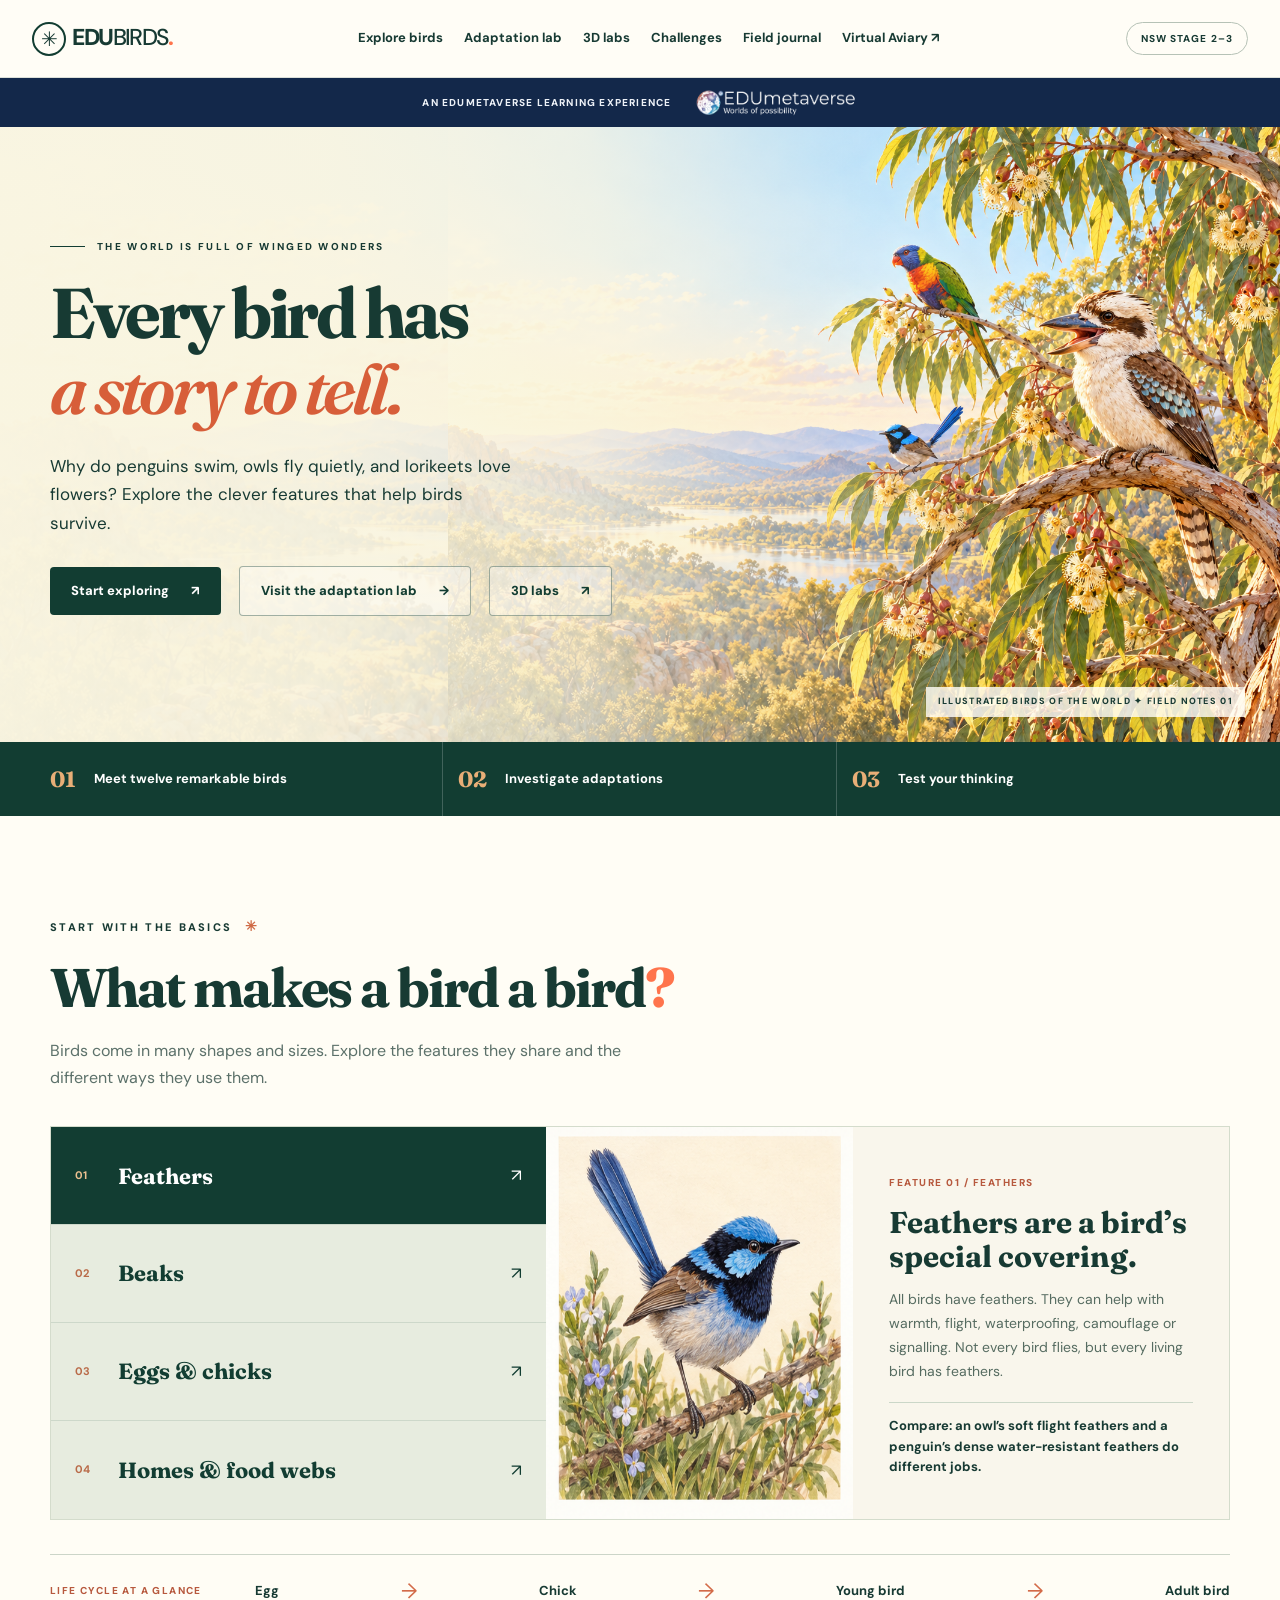
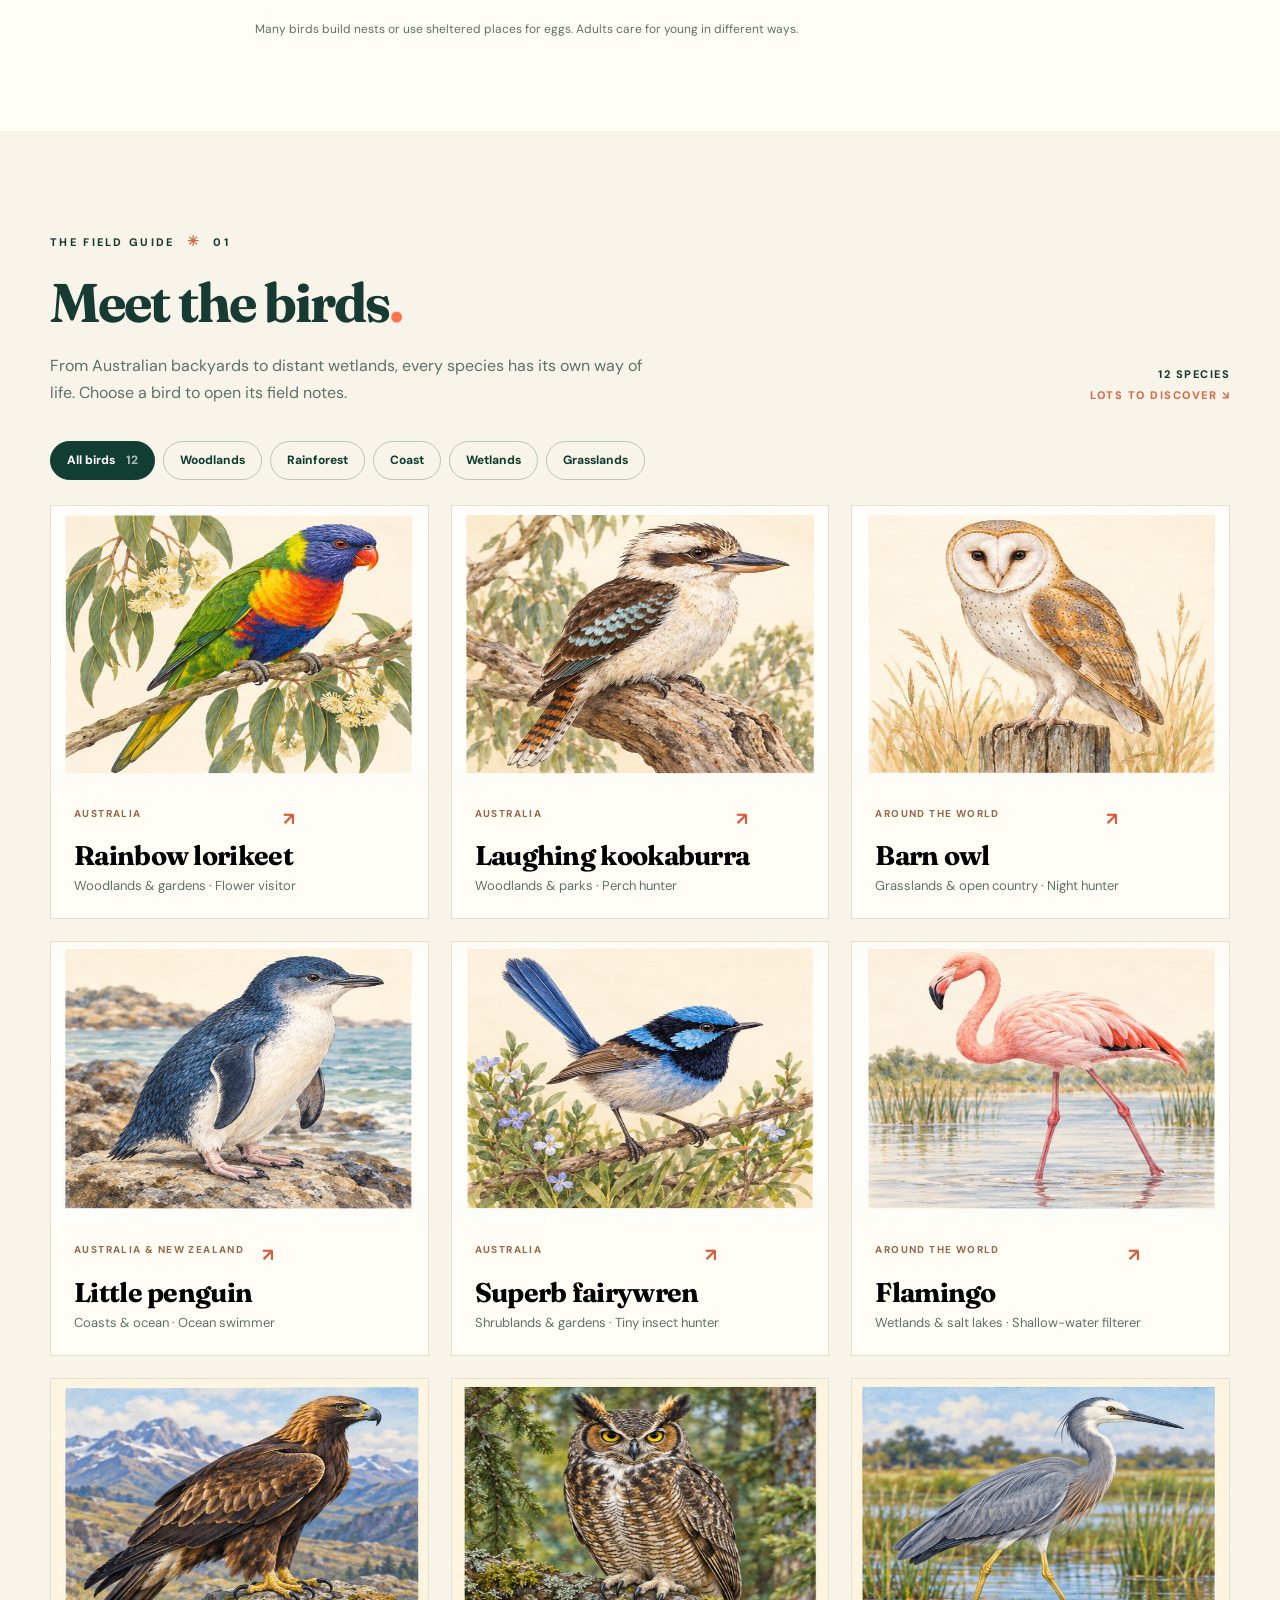
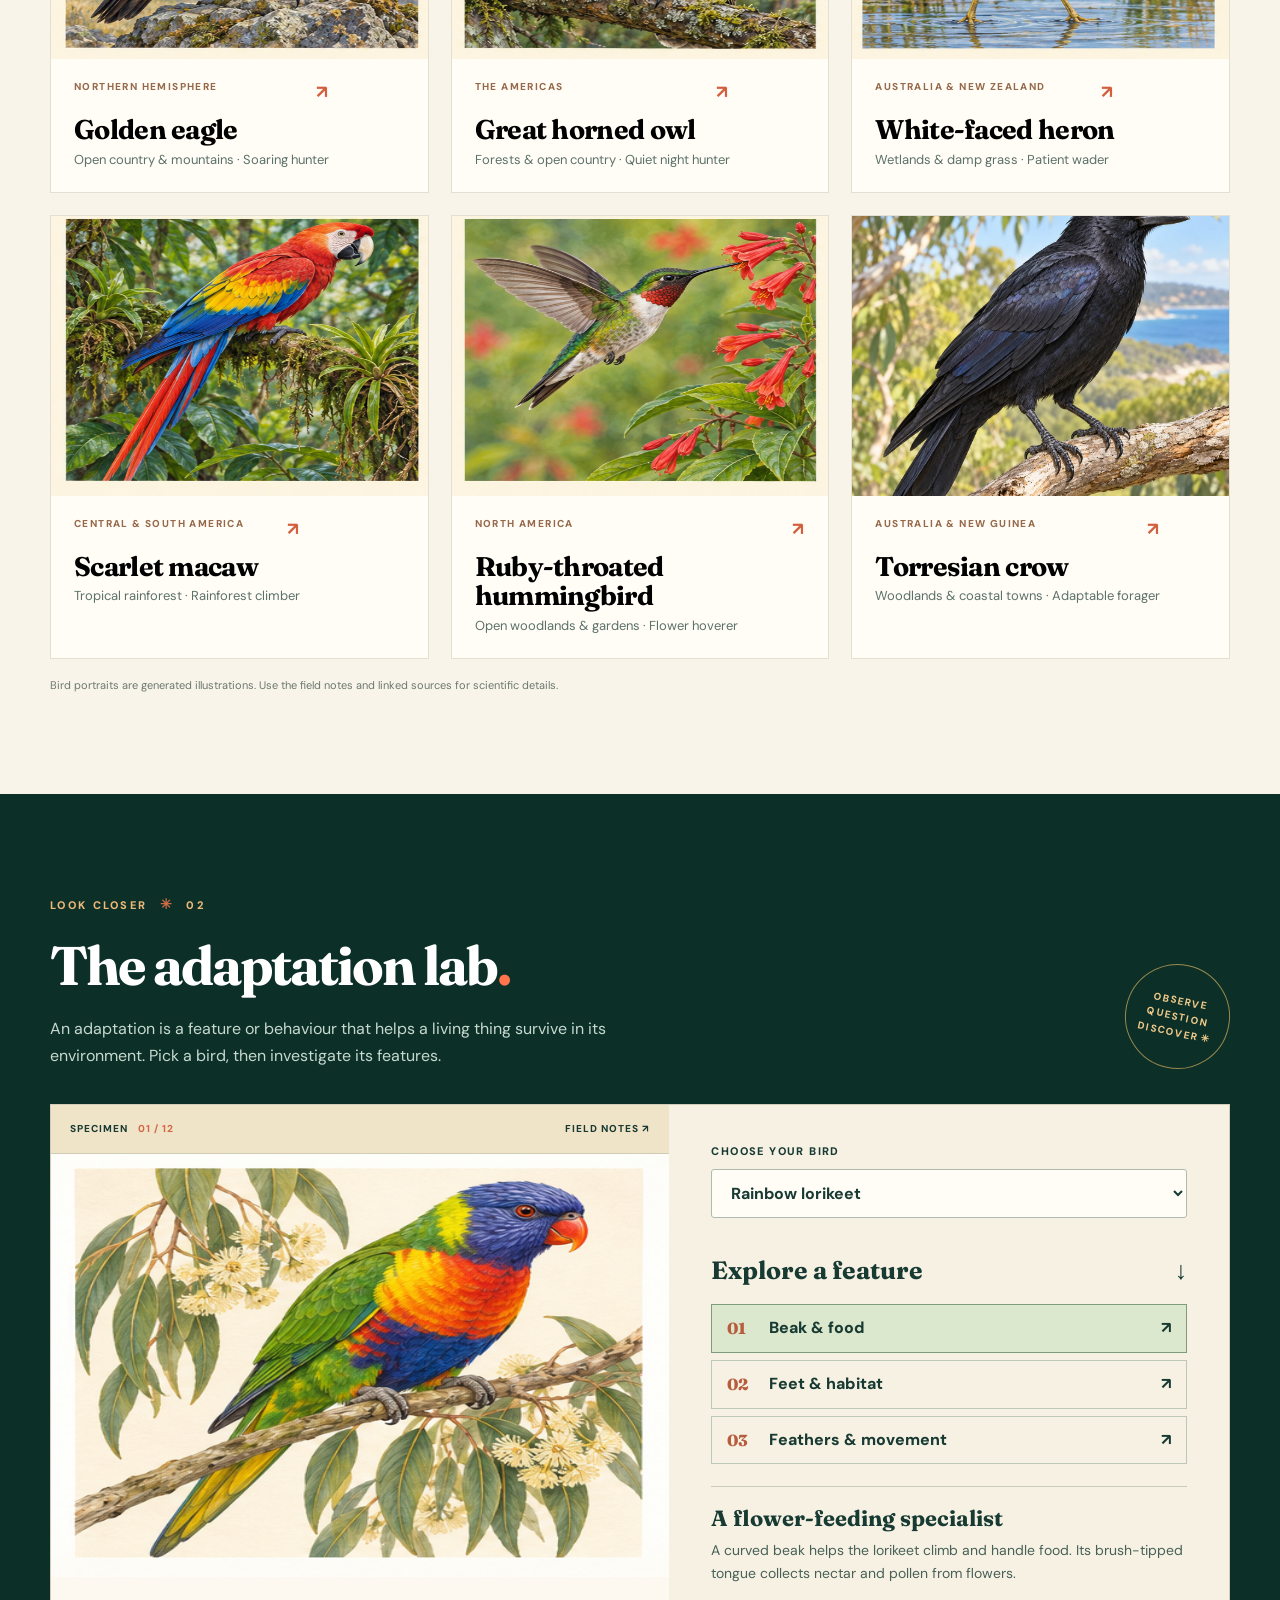
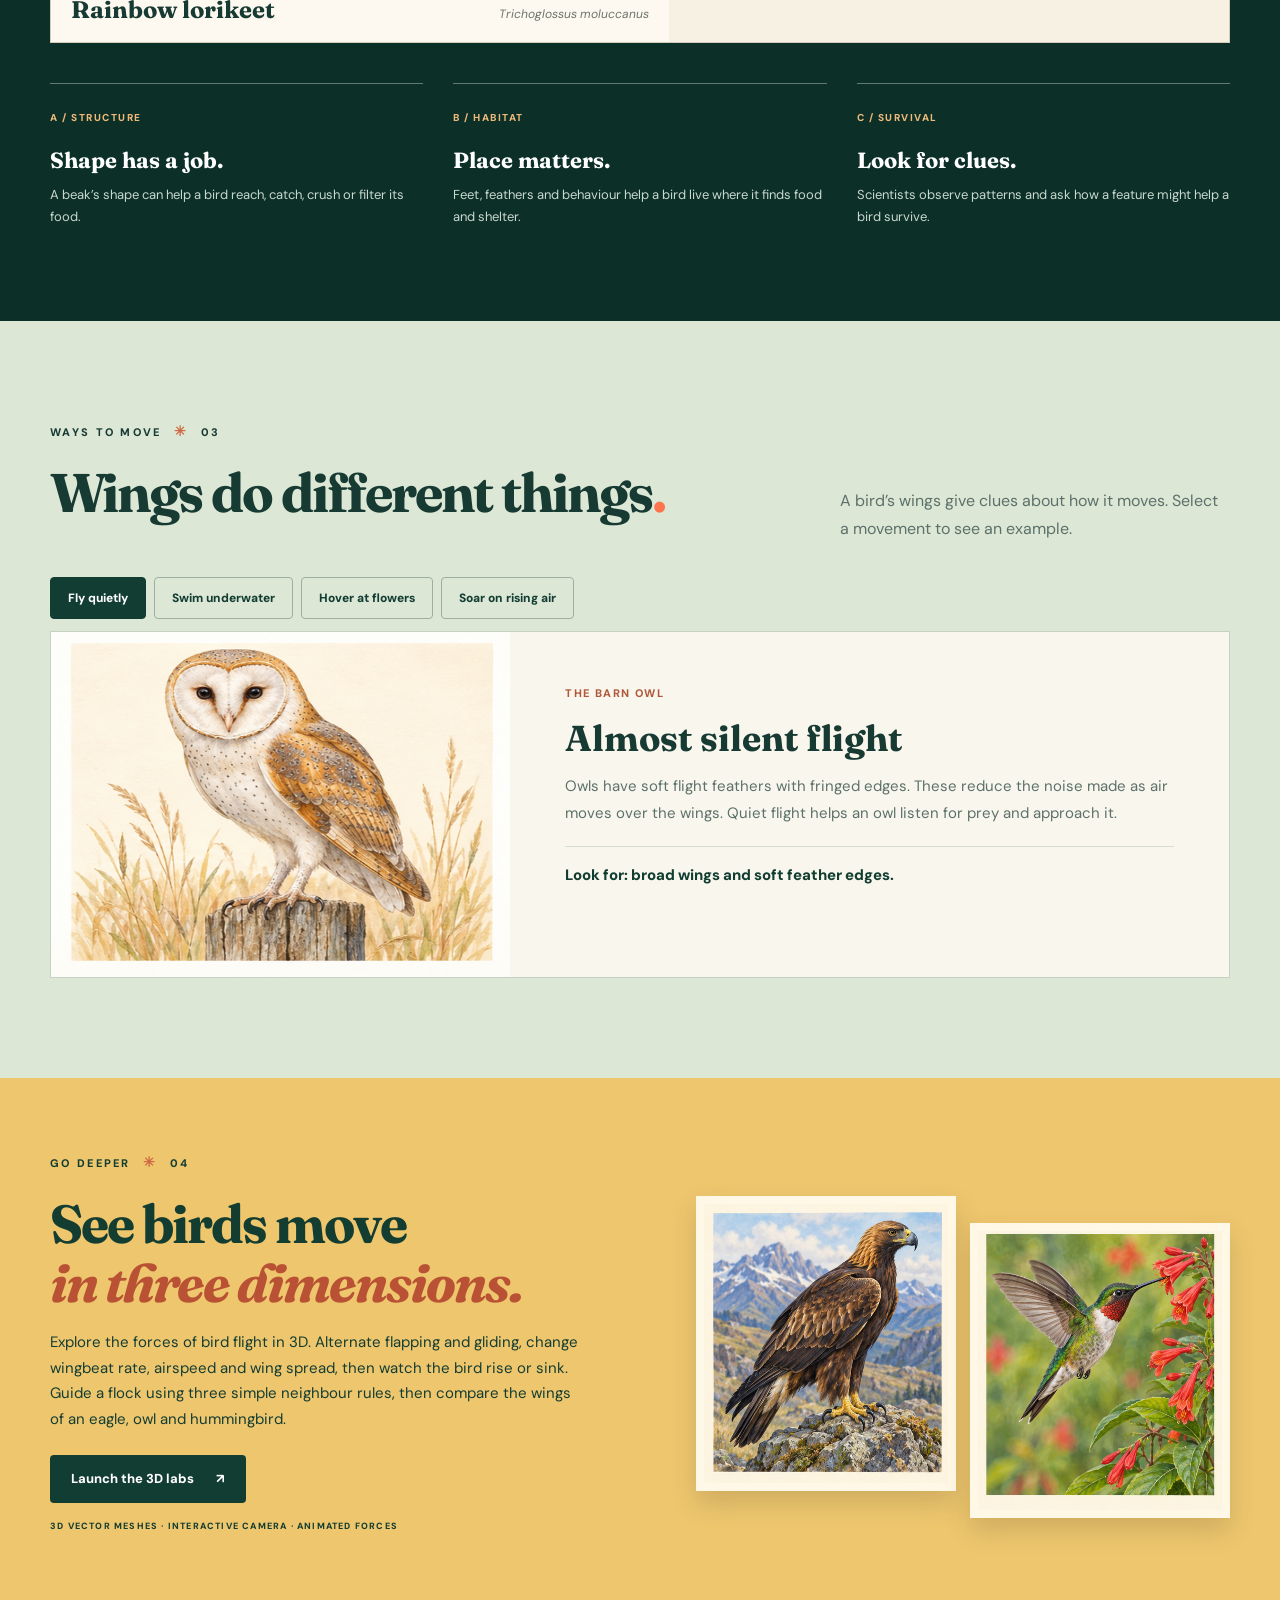
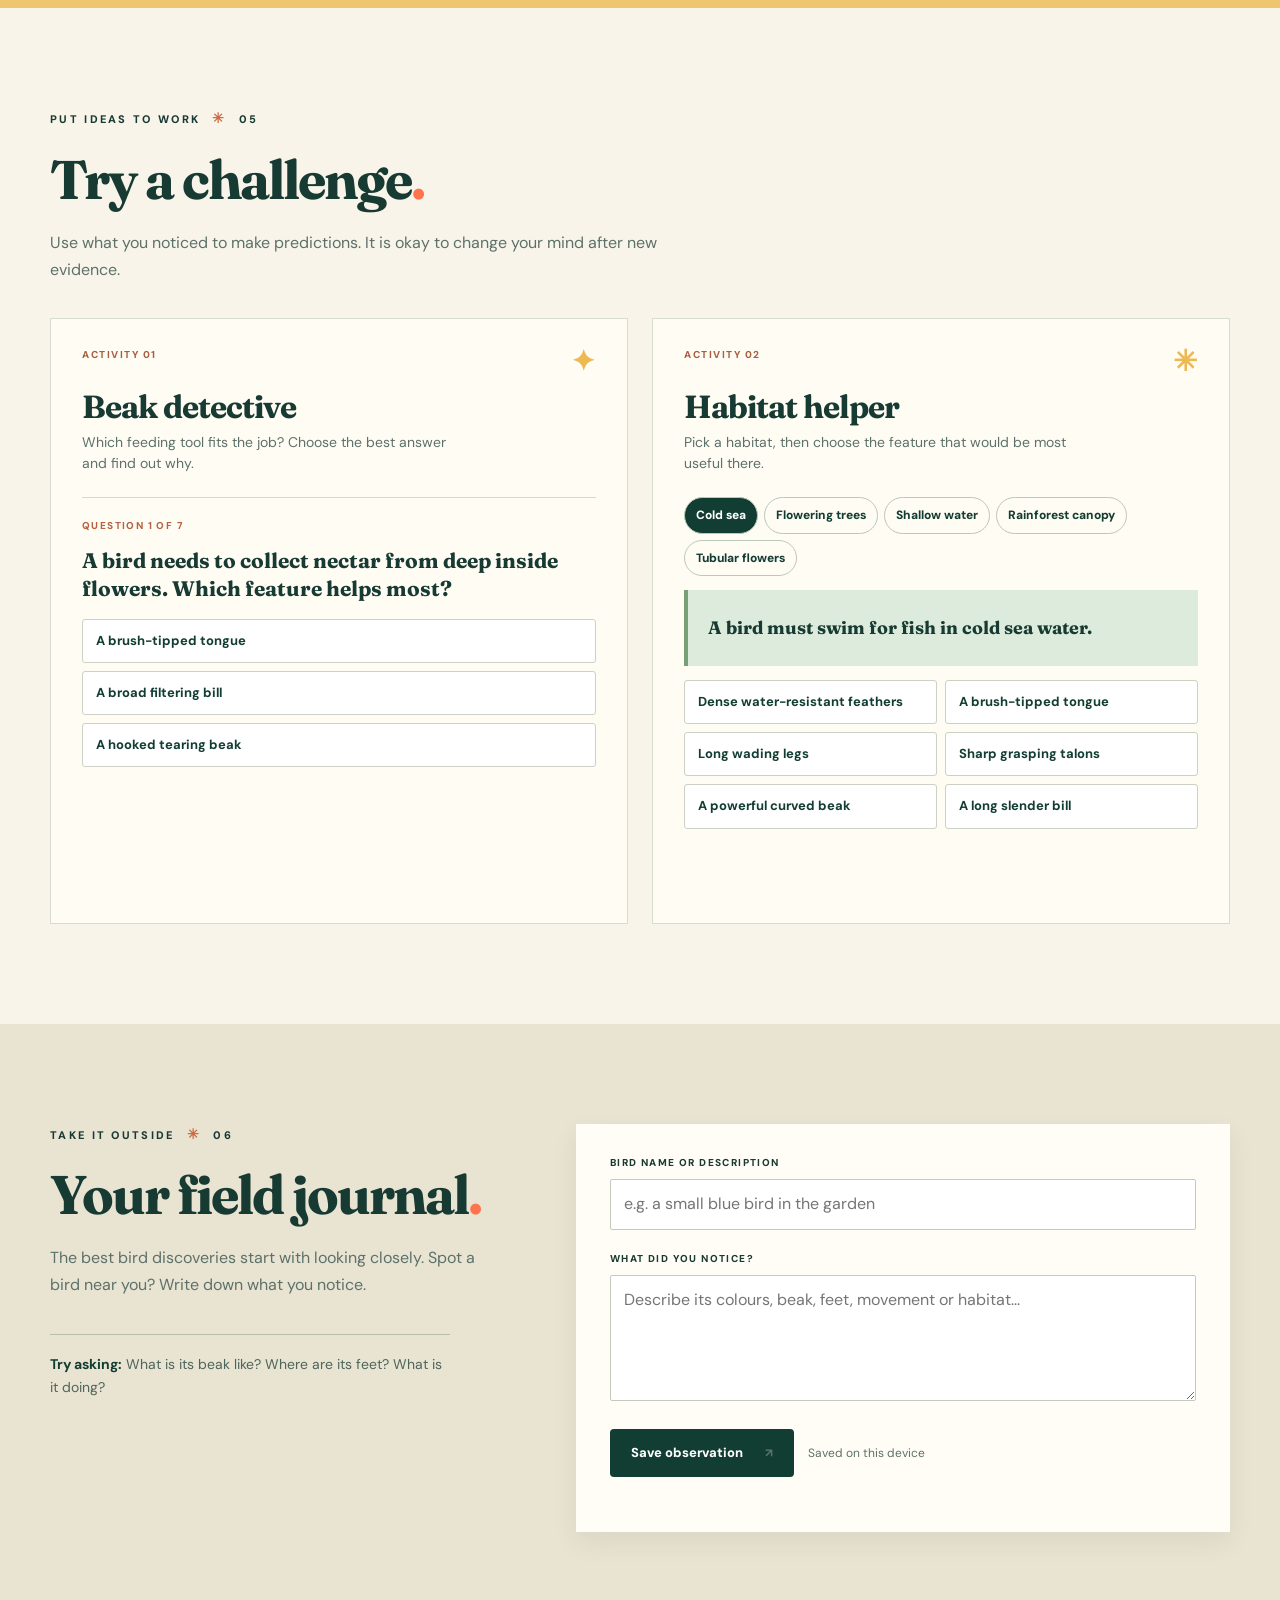
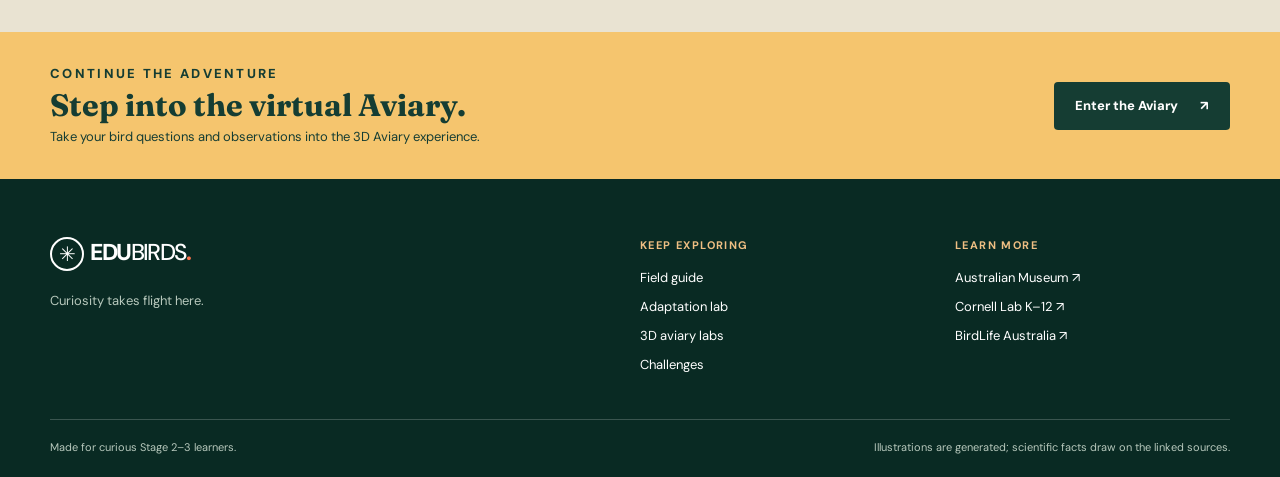
==== commit 287ecab0: "Add 3D labs button to homepage hero" ====
--- a/index.html
+++ b/index.html
@@ -39,7 +39,7 @@
         <div class="eyebrow hero-eyebrow"><span class="eyebrow-line"></span> THE WORLD IS FULL OF WINGED WONDERS</div>
         <h1 id="heroTitle">Every bird has<br><em>a story to tell.</em></h1>
         <p>Why do penguins swim, owls fly quietly, and lorikeets love flowers? Explore the clever features that help birds survive.</p>
-        <div class="hero-actions"><a class="button button-primary" href="#explore">Start exploring <span aria-hidden="true">↗</span></a><a class="button button-ghost" href="#adaptations">Visit the adaptation lab <span aria-hidden="true">→</span></a></div>
+        <div class="hero-actions"><a class="button button-primary" href="#explore">Start exploring <span aria-hidden="true">↗</span></a><a class="button button-ghost" href="#adaptations">Visit the adaptation lab <span aria-hidden="true">→</span></a><a class="button button-ghost" href="simulations.html">3D labs <span aria-hidden="true">↗</span></a></div>
       </div>
       <div class="hero-caption">ILLUSTRATED BIRDS OF THE WORLD <span aria-hidden="true">✦</span> FIELD NOTES 01</div>
     </section>
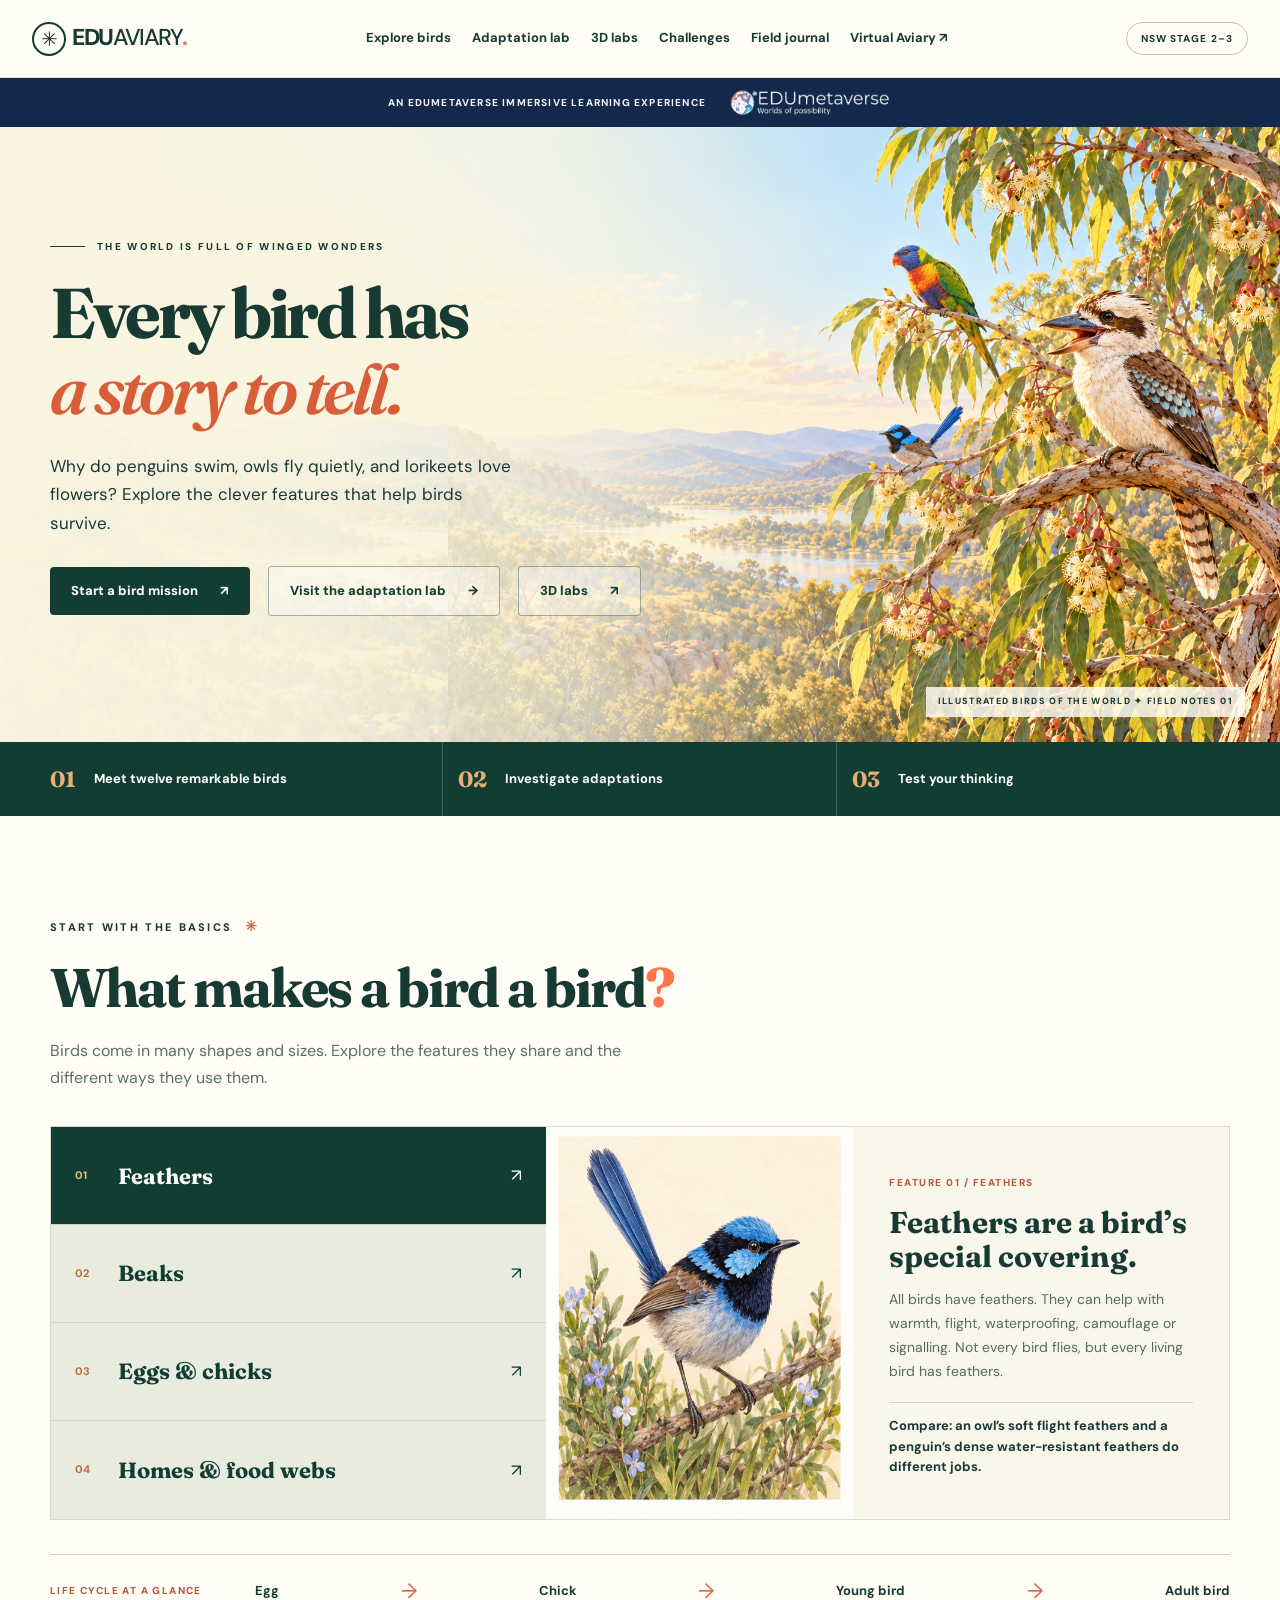
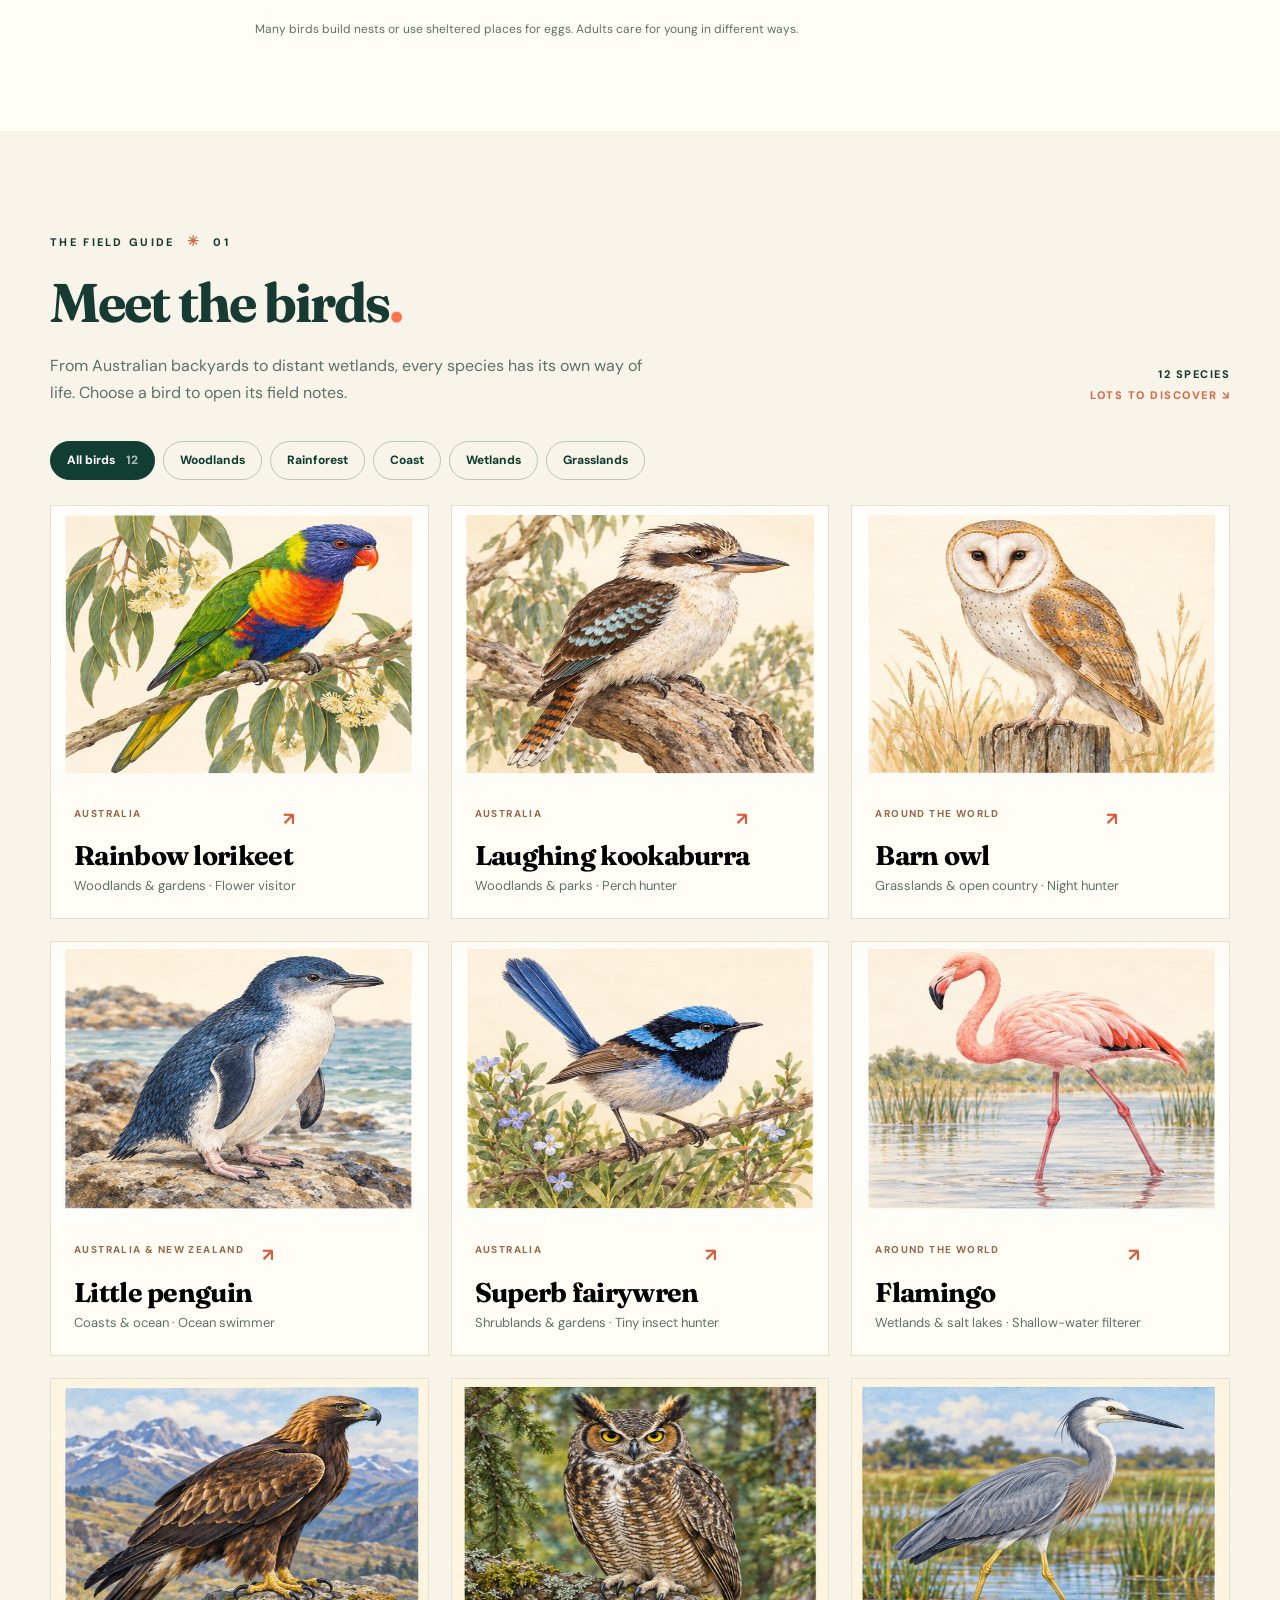
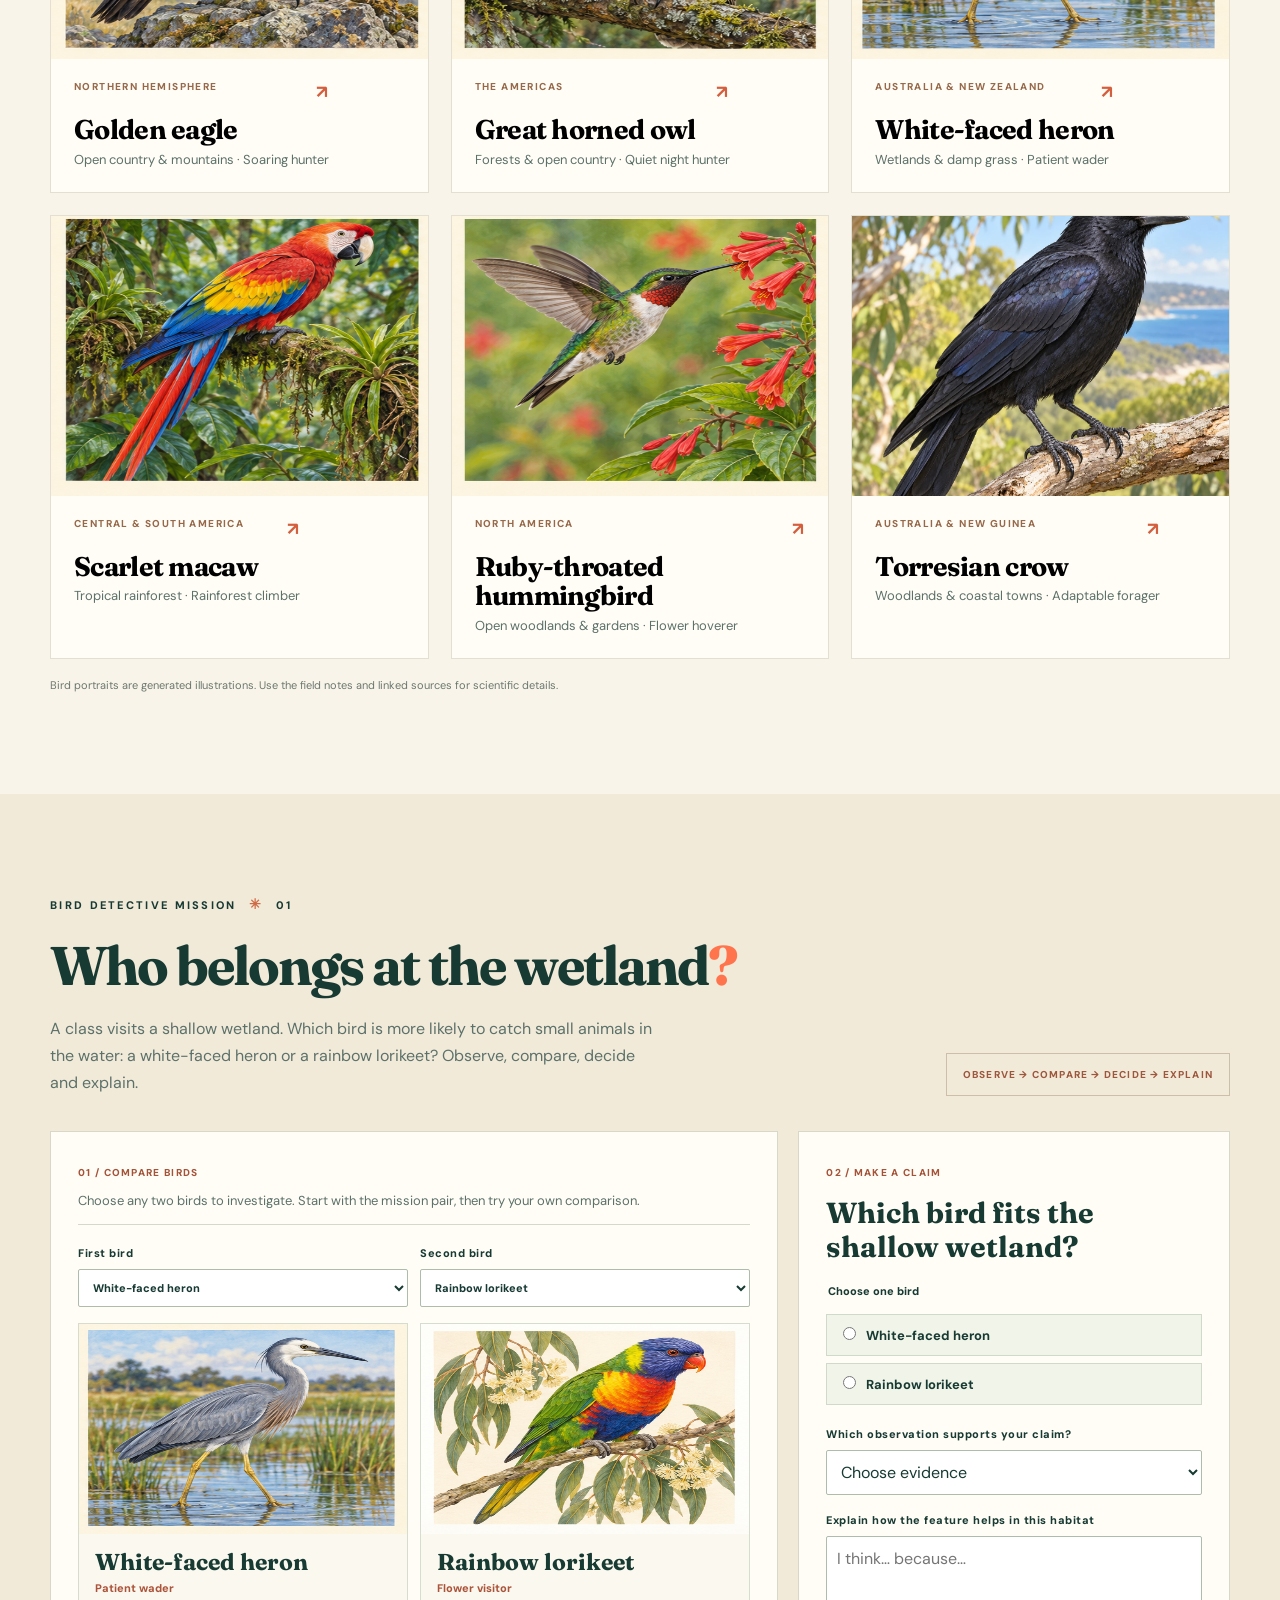
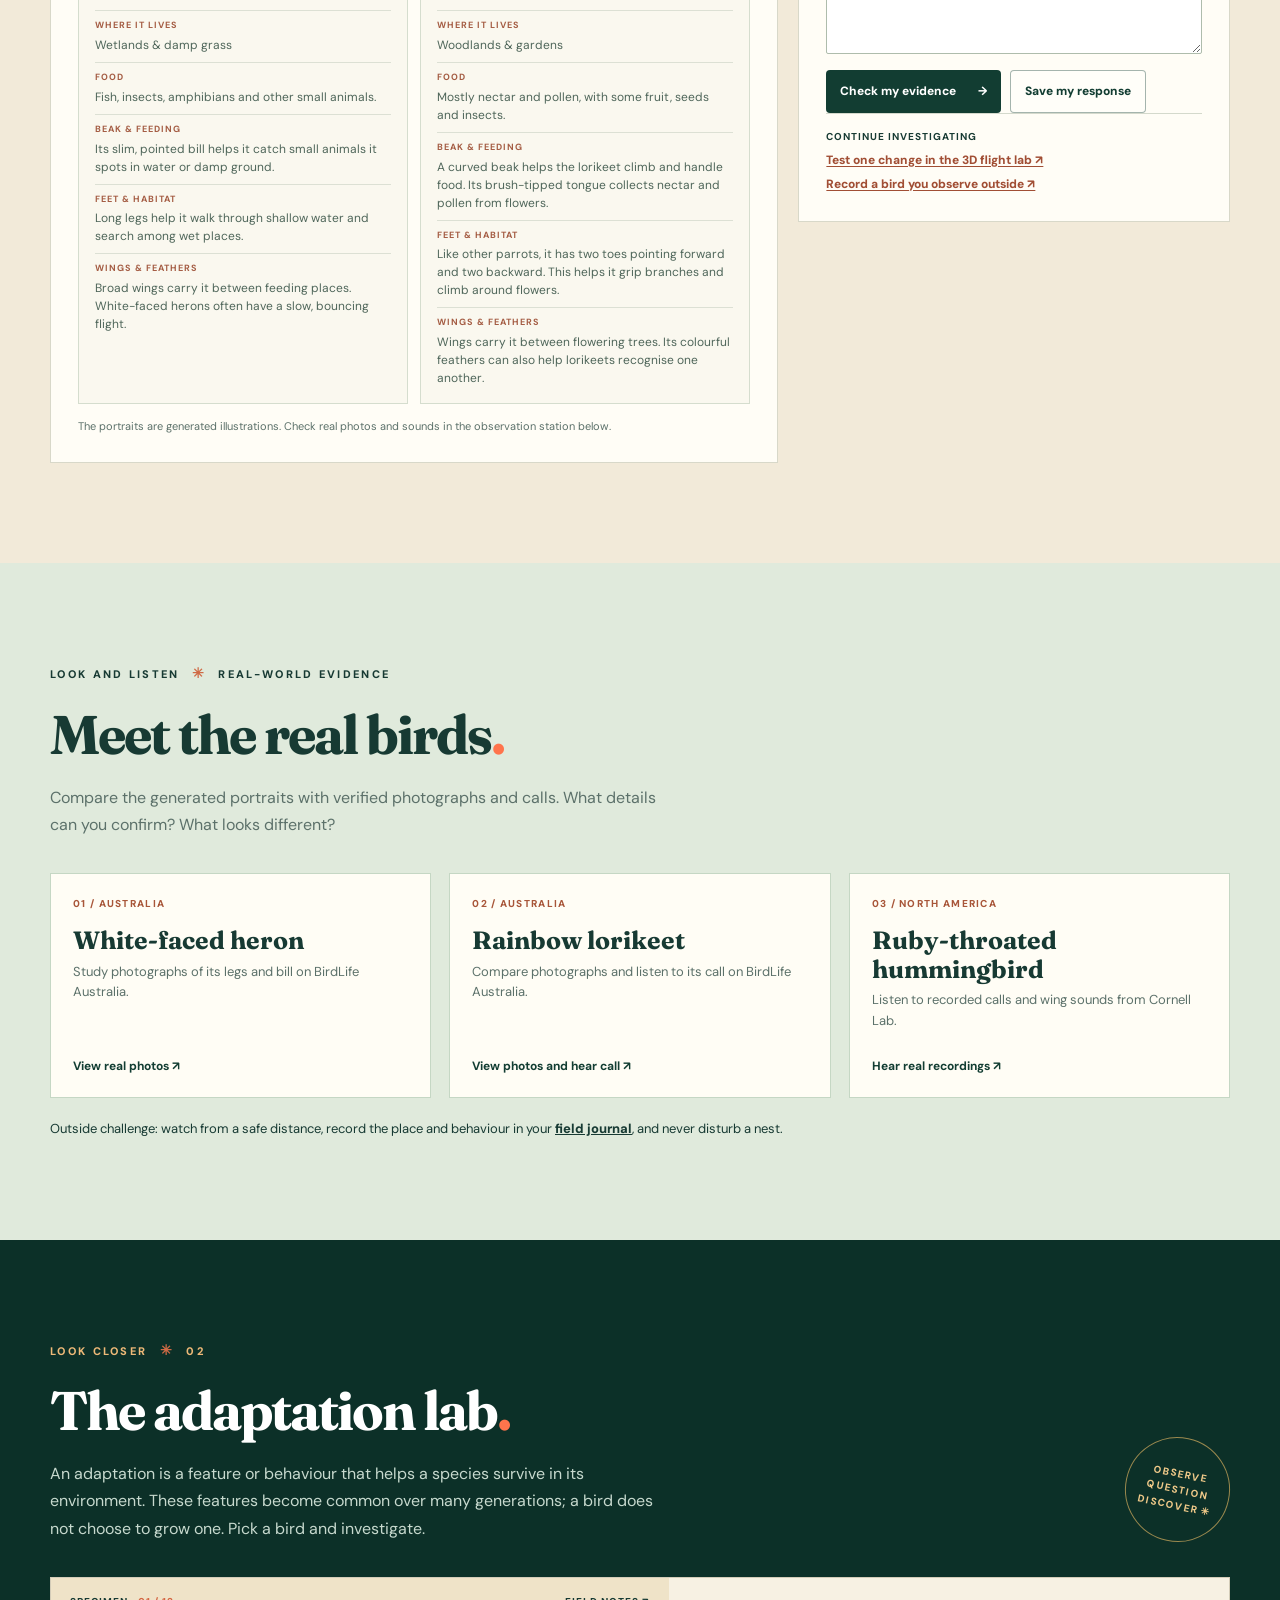
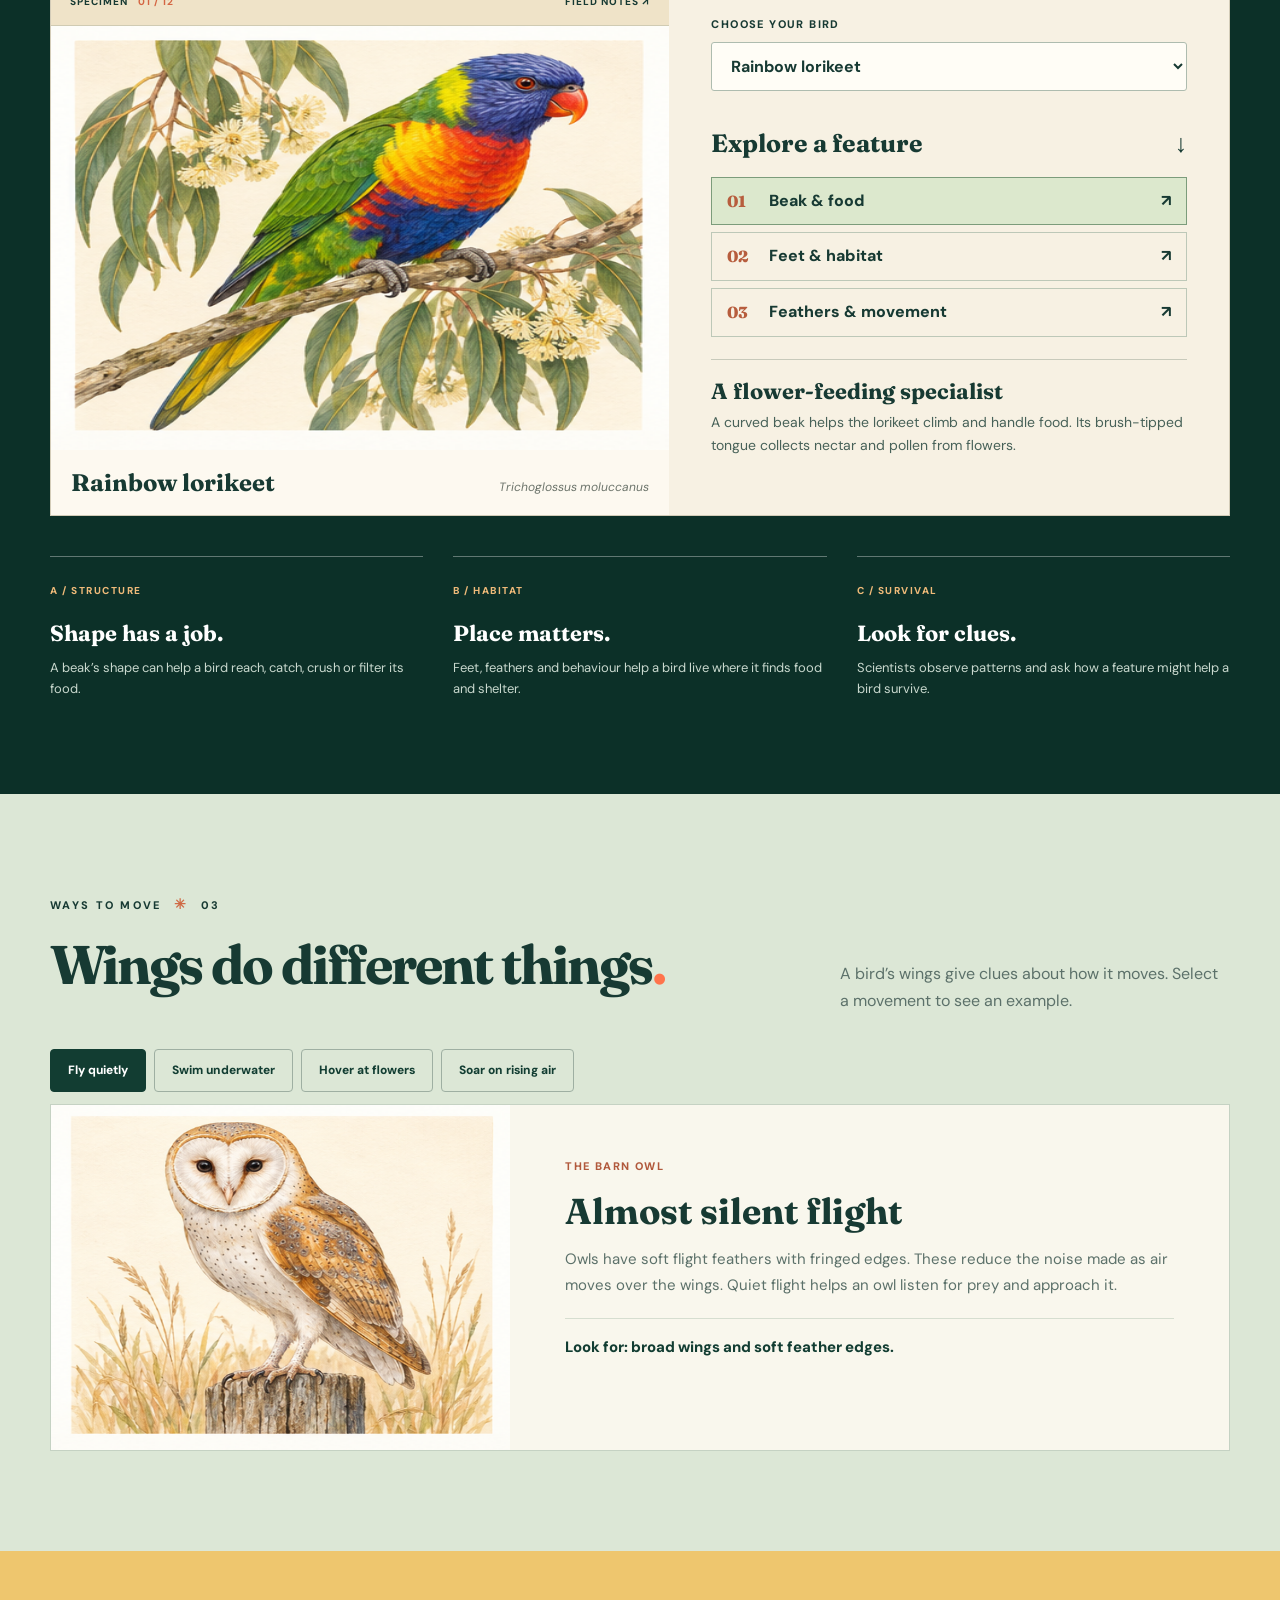
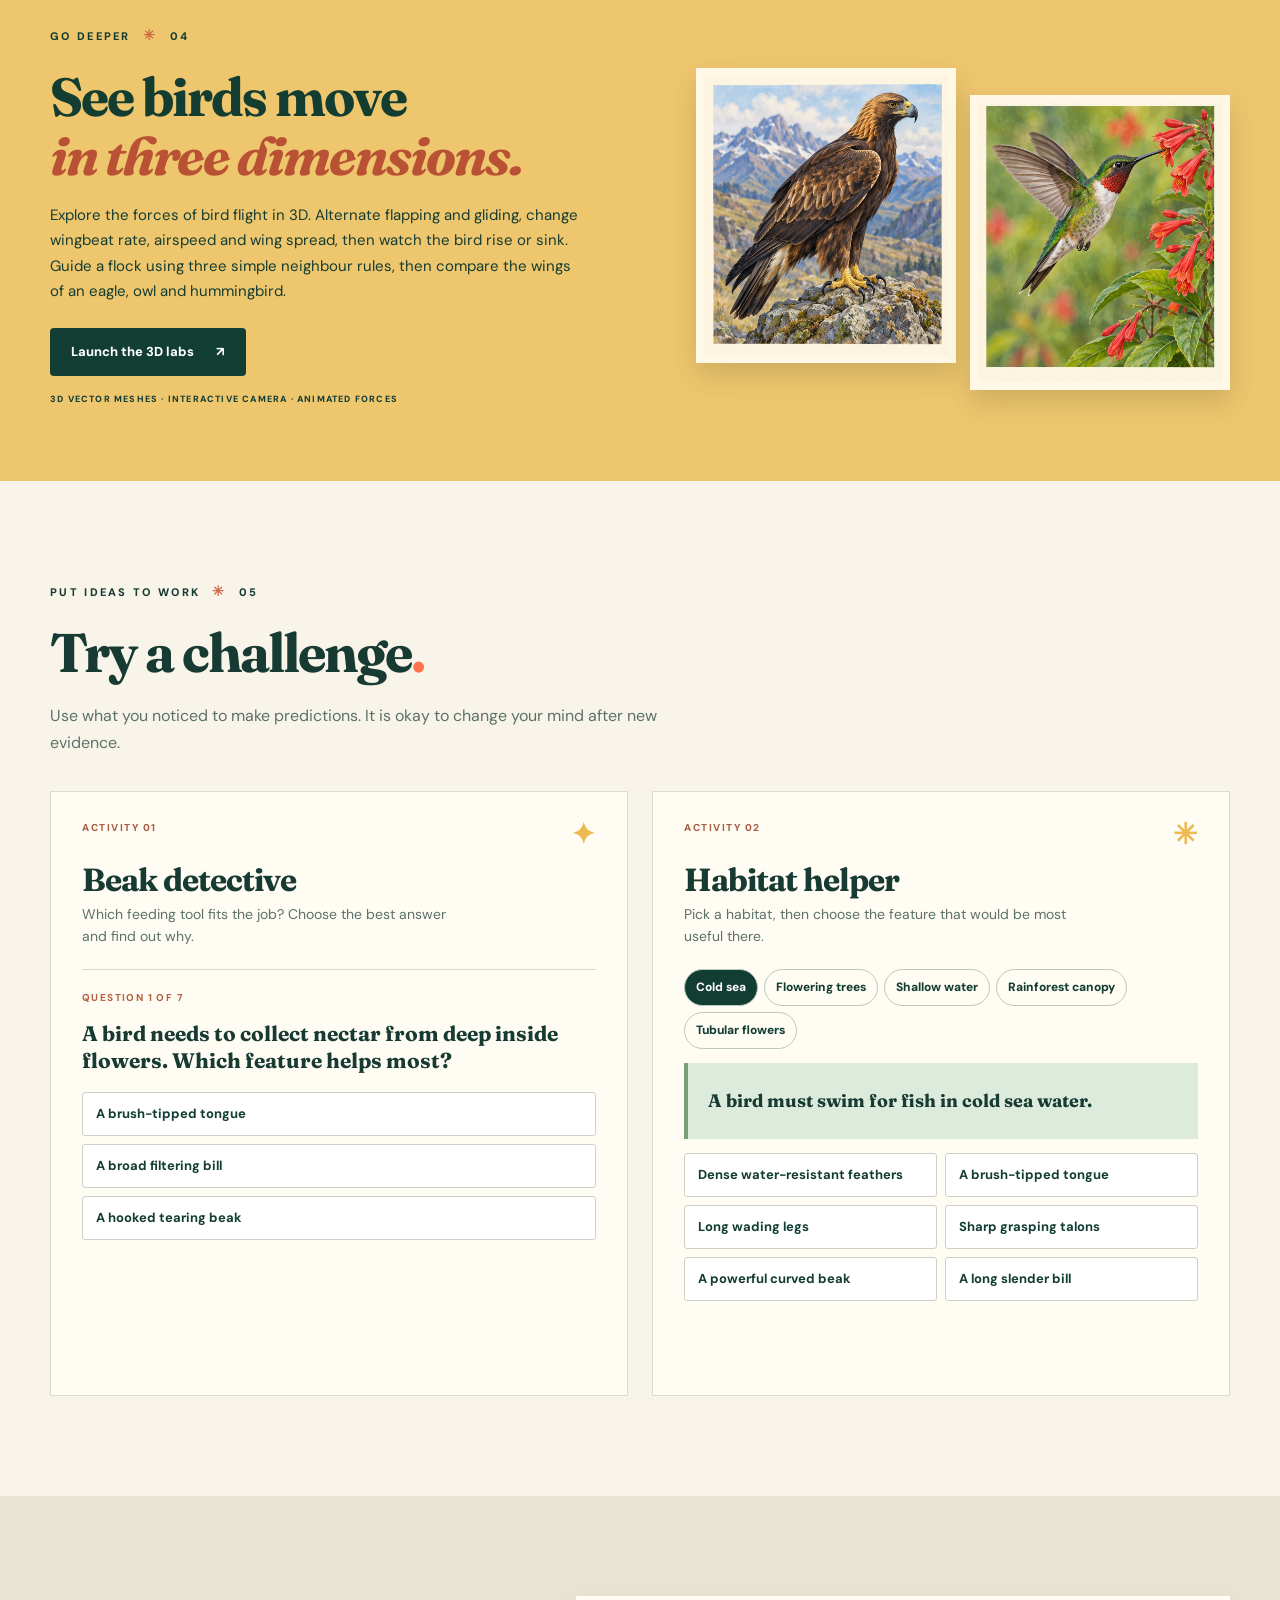
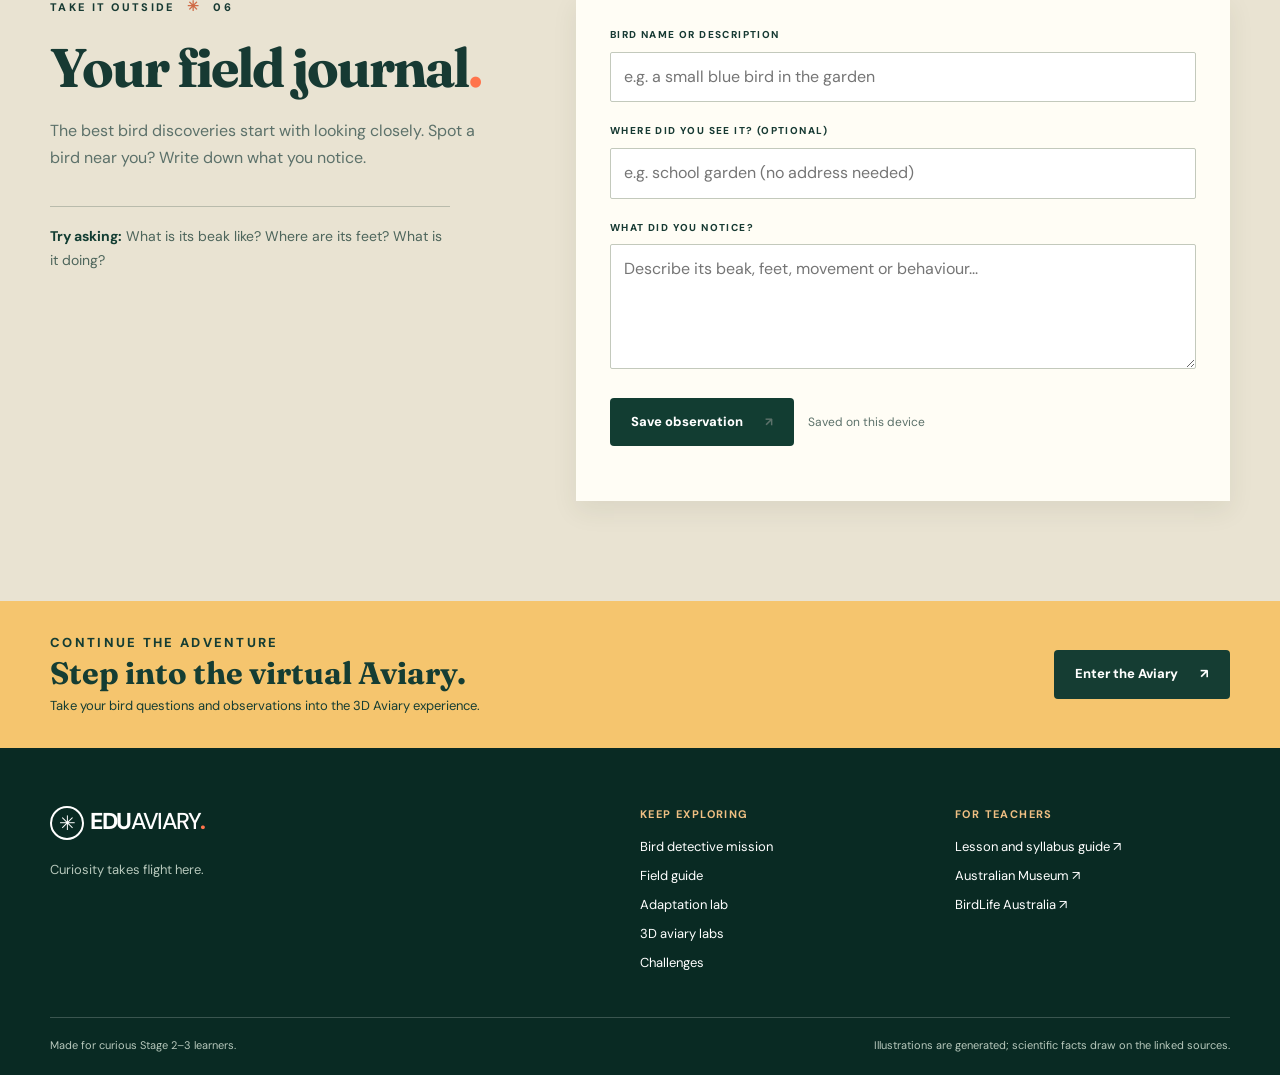
==== commit 2f71ffac: "Build EDUAVIARY guided learning experience" ====
--- a/index.html
+++ b/index.html
@@ -5,15 +5,16 @@
   <meta name="viewport" content="width=device-width, initial-scale=1">
   <meta name="theme-color" content="#123d32">
   <meta name="description" content="Explore birds, adaptations and habitats through an interactive field guide for NSW Stage 2 and 3 students.">
-  <title>EduBirds — Explore the wonderful world of birds</title>
-  <link rel="stylesheet" href="styles.css?v=hero-v2">
-  <script src="app.js?v=crow-1" defer></script>
+  <title>EDUAVIARY — Explore the wonderful world of birds</title>
+  <link rel="stylesheet" href="styles.css?v=learning-1">
+  <script src="app.js?v=learning-1" defer></script>
+  <script src="learning.js?v=learning-1" defer></script>
 </head>
 <body>
   <a class="skip-link" href="#main">Skip to content</a>
   <header class="site-header">
     <div class="nav-wrap">
-      <a class="brand" href="#top" aria-label="EduBirds home"><span class="brand-mark" aria-hidden="true">✳</span> EDU<span>BIRDS</span><span class="brand-dot">.</span></a>
+      <a class="brand" href="#top" aria-label="EDUAVIARY home"><span class="brand-mark" aria-hidden="true">✳</span> EDU<span>AVIARY</span><span class="brand-dot">.</span></a>
       <nav class="main-nav" aria-label="Main navigation">
         <a href="#explore">Explore birds</a>
         <a href="#adaptations">Adaptation lab</a>
@@ -29,7 +30,7 @@
       <a href="#explore">Explore birds</a><a href="#adaptations">Adaptation lab</a><a href="simulations.html">3D labs</a><a href="#challenges">Challenges</a><a href="#journal">Field journal</a><a href="https://framevr.io/eduaviary2" target="_blank" rel="noopener noreferrer">Virtual Aviary ↗</a>
     </nav>
   </header>
-  <a class="edumetaverse-banner" href="https://edumetaverse.com.au/" target="_blank" rel="noopener noreferrer" aria-label="Visit EDUmetaverse"><span>An EDUmetaverse learning experience</span><img src="assets/edumetaverse-logo.png" alt="EDUmetaverse — Worlds of possibility" width="1612" height="280"></a>
+  <a class="edumetaverse-banner" href="https://edumetaverse.com.au/" target="_blank" rel="noopener noreferrer" aria-label="Visit EDUmetaverse"><span>An Edumetaverse Immersive Learning Experience</span><img src="assets/edumetaverse-logo.png" alt="EDUmetaverse — Worlds of possibility" width="1612" height="280"></a>
 
   <main id="main">
     <section class="hero" id="top" aria-labelledby="heroTitle">
@@ -39,7 +40,7 @@
         <div class="eyebrow hero-eyebrow"><span class="eyebrow-line"></span> THE WORLD IS FULL OF WINGED WONDERS</div>
         <h1 id="heroTitle">Every bird has<br><em>a story to tell.</em></h1>
         <p>Why do penguins swim, owls fly quietly, and lorikeets love flowers? Explore the clever features that help birds survive.</p>
-        <div class="hero-actions"><a class="button button-primary" href="#explore">Start exploring <span aria-hidden="true">↗</span></a><a class="button button-ghost" href="#adaptations">Visit the adaptation lab <span aria-hidden="true">→</span></a><a class="button button-ghost" href="simulations.html">3D labs <span aria-hidden="true">↗</span></a></div>
+        <div class="hero-actions"><a class="button button-primary" href="#mission">Start a bird mission <span aria-hidden="true">↗</span></a><a class="button button-ghost" href="#adaptations">Visit the adaptation lab <span aria-hidden="true">→</span></a><a class="button button-ghost" href="simulations.html">3D labs <span aria-hidden="true">↗</span></a></div>
       </div>
       <div class="hero-caption">ILLUSTRATED BIRDS OF THE WORLD <span aria-hidden="true">✦</span> FIELD NOTES 01</div>
     </section>
@@ -73,9 +74,37 @@
       </div>
     </section>
 
+    <section class="section mission-section" id="mission" aria-labelledby="missionTitle">
+      <div class="container">
+        <div class="section-head"><div><p class="eyebrow">BIRD DETECTIVE MISSION <span class="eyebrow-star">✳</span> 01</p><h2 id="missionTitle">Who belongs at the wetland<span class="accent-dot">?</span></h2><p class="section-intro">A class visits a shallow wetland. Which bird is more likely to catch small animals in the water: a white-faced heron or a rainbow lorikeet? Observe, compare, decide and explain.</p></div><div class="mission-progress" aria-label="Mission steps">OBSERVE → COMPARE → DECIDE → EXPLAIN</div></div>
+        <div class="mission-grid">
+          <div class="mission-compare">
+            <div class="mission-panel-heading"><span>01 / COMPARE BIRDS</span><p>Choose any two birds to investigate. Start with the mission pair, then try your own comparison.</p></div>
+            <div class="compare-pickers"><label for="compareA">First bird<select id="compareA"></select></label><label for="compareB">Second bird<select id="compareB"></select></label></div>
+            <div class="compare-grid" id="compareGrid" aria-live="polite"></div>
+            <p class="comparison-tip">The portraits are generated illustrations. Check real photos and sounds in the observation station below.</p>
+          </div>
+          <div class="mission-answer">
+            <span class="mission-kicker">02 / MAKE A CLAIM</span>
+            <h3>Which bird fits the shallow wetland?</h3>
+            <fieldset class="mission-choice"><legend>Choose one bird</legend><label><input type="radio" name="wetlandBird" value="heron"> White-faced heron</label><label><input type="radio" name="wetlandBird" value="lorikeet"> Rainbow lorikeet</label></fieldset>
+            <label class="mission-label" for="missionEvidence">Which observation supports your claim?</label>
+            <select id="missionEvidence"><option value="">Choose evidence</option><option value="legs">Long legs and a pointed bill</option><option value="tongue">A brush-tipped tongue</option><option value="colour">Brightly coloured feathers</option></select>
+            <label class="mission-label" for="missionReason">Explain how the feature helps in this habitat</label>
+            <textarea id="missionReason" rows="4" maxlength="450" placeholder="I think… because…"></textarea>
+            <div class="mission-actions"><button class="button button-primary" id="checkMission" type="button">Check my evidence <span aria-hidden="true">→</span></button><button class="button button-ghost" id="exportResponse" type="button">Save my response</button></div>
+            <p id="missionFeedback" class="mission-feedback" role="status" aria-live="polite"></p>
+            <div class="mission-next"><strong>Continue investigating</strong><a href="simulations.html#flight-evidence">Test one change in the 3D flight lab ↗</a><a href="#journal">Record a bird you observe outside ↗</a></div>
+          </div>
+        </div>
+      </div>
+    </section>
+
+    <section class="section observation-section" id="observe" aria-labelledby="observeTitle"><div class="container"><div class="section-head"><div><p class="eyebrow">LOOK AND LISTEN <span class="eyebrow-star">✳</span> REAL-WORLD EVIDENCE</p><h2 id="observeTitle">Meet the real birds<span class="accent-dot">.</span></h2><p class="section-intro">Compare the generated portraits with verified photographs and calls. What details can you confirm? What looks different?</p></div></div><div class="observation-grid"><a href="https://birdlife.org.au/bird-profiles/white-faced-heron/" target="_blank" rel="noopener noreferrer"><span>01 / AUSTRALIA</span><h3>White-faced heron</h3><p>Study photographs of its legs and bill on BirdLife Australia.</p><strong>View real photos ↗</strong></a><a href="https://birdlife.org.au/bird-profiles/rainbow-lorikeet/" target="_blank" rel="noopener noreferrer"><span>02 / AUSTRALIA</span><h3>Rainbow lorikeet</h3><p>Compare photographs and listen to its call on BirdLife Australia.</p><strong>View photos and hear call ↗</strong></a><a href="https://www.allaboutbirds.org/guide/Ruby-throated_Hummingbird/sounds" target="_blank" rel="noopener noreferrer"><span>03 / NORTH AMERICA</span><h3>Ruby-throated hummingbird</h3><p>Listen to recorded calls and wing sounds from Cornell Lab.</p><strong>Hear real recordings ↗</strong></a></div><p class="observation-invite">Outside challenge: watch from a safe distance, record the place and behaviour in your <a href="#journal">field journal</a>, and never disturb a nest.</p></div></section>
+
     <section class="section adaptation-section" id="adaptations" aria-labelledby="adaptTitle">
       <div class="container">
-        <div class="section-head light-head"><div><p class="eyebrow">LOOK CLOSER <span class="eyebrow-star">✳</span> 02</p><h2 id="adaptTitle">The adaptation lab<span class="accent-dot">.</span></h2><p class="section-intro">An adaptation is a feature or behaviour that helps a living thing survive in its environment. Pick a bird, then investigate its features.</p></div><span class="lab-stamp" aria-hidden="true">OBSERVE<br>QUESTION<br>DISCOVER ✳</span></div>
+        <div class="section-head light-head"><div><p class="eyebrow">LOOK CLOSER <span class="eyebrow-star">✳</span> 02</p><h2 id="adaptTitle">The adaptation lab<span class="accent-dot">.</span></h2><p class="section-intro">An adaptation is a feature or behaviour that helps a species survive in its environment. These features become common over many generations; a bird does not choose to grow one. Pick a bird and investigate.</p></div><span class="lab-stamp" aria-hidden="true">OBSERVE<br>QUESTION<br>DISCOVER ✳</span></div>
         <div class="lab-shell">
           <div class="lab-display"><div class="lab-display-top"><span>SPECIMEN <strong id="specimenNumber">01 / 12</strong></span><span>FIELD NOTES ↗</span></div><div class="lab-art bird-art" id="labArt" role="img"></div><div class="lab-bird-name"><span id="labCommon">Rainbow lorikeet</span><i id="labScientific">Trichoglossus moluccanus</i></div></div>
           <div class="lab-controls"><label class="input-label" for="birdSelect">CHOOSE YOUR BIRD</label><select id="birdSelect" aria-label="Choose a bird to investigate"></select><div class="feature-heading">Explore a feature <span aria-hidden="true">↓</span></div><div class="feature-buttons" role="group" aria-label="Bird features"><button type="button" class="feature-button active" data-feature="beak" aria-pressed="true"><span class="feature-icon">01</span><span>Beak & food</span><span>↗</span></button><button type="button" class="feature-button" data-feature="feet" aria-pressed="false"><span class="feature-icon">02</span><span>Feet & habitat</span><span>↗</span></button><button type="button" class="feature-button" data-feature="feathers" aria-pressed="false"><span class="feature-icon">03</span><span>Feathers & movement</span><span>↗</span></button></div><div class="feature-copy" id="featureCopy" aria-live="polite"></div></div>
@@ -90,11 +119,11 @@
 
     <section class="section challenge-section" id="challenges" aria-labelledby="challengeTitle"><div class="container"><div class="section-head"><div><p class="eyebrow">PUT IDEAS TO WORK <span class="eyebrow-star">✳</span> 05</p><h2 id="challengeTitle">Try a challenge<span class="accent-dot">.</span></h2><p class="section-intro">Use what you noticed to make predictions. It is okay to change your mind after new evidence.</p></div></div><div class="challenge-grid"><article class="challenge-card"><div class="challenge-card-top"><span>ACTIVITY 01</span><span class="challenge-symbol" aria-hidden="true">✦</span></div><h3>Beak detective</h3><p>Which feeding tool fits the job? Choose the best answer and find out why.</p><div class="quiz-box"><div class="quiz-progress" id="quizProgress">QUESTION 1 OF 7</div><h4 id="quizQuestion"></h4><div id="quizChoices" class="quiz-choices"></div><p id="quizFeedback" class="quiz-feedback" aria-live="polite"></p><button id="quizNext" type="button" class="text-button" hidden>Next question <span aria-hidden="true">→</span></button></div></article><article class="challenge-card habitat-card"><div class="challenge-card-top"><span>ACTIVITY 02</span><span class="challenge-symbol" aria-hidden="true">✳</span></div><h3>Habitat helper</h3><p>Pick a habitat, then choose the feature that would be most useful there.</p><div class="habitat-picker" role="group" aria-label="Choose a habitat"><button type="button" class="habitat-choice active" data-habitat="water" aria-pressed="true">Cold sea</button><button type="button" class="habitat-choice" data-habitat="flowers" aria-pressed="false">Flowering trees</button><button type="button" class="habitat-choice" data-habitat="shallows" aria-pressed="false">Shallow water</button><button type="button" class="habitat-choice" data-habitat="rainforest" aria-pressed="false">Rainforest canopy</button><button type="button" class="habitat-choice" data-habitat="tubular" aria-pressed="false">Tubular flowers</button></div><div class="habitat-scene" id="habitatScene"><span id="habitatPrompt"></span></div><div class="habitat-options" id="habitatOptions"></div><p id="habitatFeedback" class="habitat-feedback" aria-live="polite"></p></article></div></div></section>
 
-    <section class="section journal-section" id="journal" aria-labelledby="journalTitle"><div class="container journal-layout"><div><p class="eyebrow">TAKE IT OUTSIDE <span class="eyebrow-star">✳</span> 06</p><h2 id="journalTitle">Your field journal<span class="accent-dot">.</span></h2><p class="section-intro">The best bird discoveries start with looking closely. Spot a bird near you? Write down what you notice.</p><div class="journal-tip"><strong>Try asking:</strong> What is its beak like? Where are its feet? What is it doing?</div></div><div class="journal-card"><label for="birdSeen">BIRD NAME OR DESCRIPTION</label><input id="birdSeen" type="text" maxlength="80" placeholder="e.g. a small blue bird in the garden"><label for="birdNote">WHAT DID YOU NOTICE?</label><textarea id="birdNote" maxlength="500" rows="4" placeholder="Describe its colours, beak, feet, movement or habitat..."></textarea><div class="journal-actions"><button type="button" class="button button-primary" id="saveNote">Save observation <span aria-hidden="true">↗</span></button><span>Saved on this device</span></div><p class="journal-status" id="journalStatus" role="status"></p><div class="saved-notes" id="savedNotes"></div></div></div></section>
+    <section class="section journal-section" id="journal" aria-labelledby="journalTitle"><div class="container journal-layout"><div><p class="eyebrow">TAKE IT OUTSIDE <span class="eyebrow-star">✳</span> 06</p><h2 id="journalTitle">Your field journal<span class="accent-dot">.</span></h2><p class="section-intro">The best bird discoveries start with looking closely. Spot a bird near you? Write down what you notice.</p><div class="journal-tip"><strong>Try asking:</strong> What is its beak like? Where are its feet? What is it doing?</div></div><div class="journal-card"><label for="birdSeen">BIRD NAME OR DESCRIPTION</label><input id="birdSeen" type="text" maxlength="80" placeholder="e.g. a small blue bird in the garden"><label for="birdPlace">WHERE DID YOU SEE IT? (OPTIONAL)</label><input id="birdPlace" type="text" maxlength="80" placeholder="e.g. school garden (no address needed)"><label for="birdNote">WHAT DID YOU NOTICE?</label><textarea id="birdNote" maxlength="500" rows="4" placeholder="Describe its beak, feet, movement or behaviour..."></textarea><div class="journal-actions"><button type="button" class="button button-primary" id="saveNote">Save observation <span aria-hidden="true">↗</span></button><span>Saved on this device</span></div><p class="journal-status" id="journalStatus" role="status"></p><div class="saved-notes" id="savedNotes"></div></div></div></section>
     <section class="aviary-band" aria-labelledby="aviaryTitle"><div class="container aviary-inner"><div><p class="eyebrow">CONTINUE THE ADVENTURE</p><h2 id="aviaryTitle">Step into the virtual Aviary.</h2><p>Take your bird questions and observations into the 3D Aviary experience.</p></div><a class="button" href="https://framevr.io/eduaviary2" target="_blank" rel="noopener noreferrer">Enter the Aviary <span aria-hidden="true">↗</span></a></div></section>
   </main>
 
-  <footer class="site-footer"><div class="container footer-grid"><div><div class="brand footer-brand"><span class="brand-mark" aria-hidden="true">✳</span> EDU<span>BIRDS</span><span class="brand-dot">.</span></div><p>Curiosity takes flight here.</p></div><div><strong>Keep exploring</strong><a href="#explore">Field guide</a><a href="#adaptations">Adaptation lab</a><a href="simulations.html">3D aviary labs</a><a href="#challenges">Challenges</a></div><div><strong>Learn more</strong><a href="https://australian.museum/learn/animals/birds/" target="_blank" rel="noopener noreferrer">Australian Museum ↗</a><a href="https://www.birds.cornell.edu/k12/" target="_blank" rel="noopener noreferrer">Cornell Lab K–12 ↗</a><a href="https://birdlife.org.au/" target="_blank" rel="noopener noreferrer">BirdLife Australia ↗</a></div></div><div class="container footer-bottom"><span>Made for curious Stage 2–3 learners.</span><span>Illustrations are generated; scientific facts draw on the linked sources.</span></div></footer>
+  <footer class="site-footer"><div class="container footer-grid"><div><div class="brand footer-brand"><span class="brand-mark" aria-hidden="true">✳</span> EDU<span>AVIARY</span><span class="brand-dot">.</span></div><p>Curiosity takes flight here.</p></div><div><strong>Keep exploring</strong><a href="#mission">Bird detective mission</a><a href="#explore">Field guide</a><a href="#adaptations">Adaptation lab</a><a href="simulations.html">3D aviary labs</a><a href="#challenges">Challenges</a></div><div><strong>For teachers</strong><a href="teacher.html">Lesson and syllabus guide ↗</a><a href="https://australian.museum/learn/animals/birds/" target="_blank" rel="noopener noreferrer">Australian Museum ↗</a><a href="https://birdlife.org.au/" target="_blank" rel="noopener noreferrer">BirdLife Australia ↗</a></div></div><div class="container footer-bottom"><span>Made for curious Stage 2–3 learners.</span><span>Illustrations are generated; scientific facts draw on the linked sources.</span></div></footer>
 
   <dialog id="birdDialog" class="bird-dialog" aria-labelledby="dialogTitle"><button type="button" class="dialog-close" id="closeDialog" aria-label="Close bird notes">×</button><div class="dialog-inner"><div class="dialog-art bird-art" id="dialogArt" role="img"></div><div class="dialog-content"><p class="eyebrow" id="dialogOrigin"></p><h2 id="dialogTitle"></h2><p class="dialog-scientific" id="dialogScientific"></p><p class="dialog-summary" id="dialogSummary"></p><div class="dialog-facts" id="dialogFacts"></div><p class="dialog-question" id="dialogQuestion"></p></div></div></dialog>
 </body>
--- a/styles.css
+++ b/styles.css
@@ -24,3 +24,16 @@
 @media(max-width:460px){.sim-promo-art .bird-art{height:180px;border-width:5px}.sim-promo-note{font-size:8px}}
 .hero{background-image:url('assets/bushland-hero-v2.png');background-size:cover;background-position:center 53%}.hero-image{left:auto;width:65%;background-image:url('assets/bushland-hero-v2.png');background-position:center center}.hero-shade{background:linear-gradient(90deg,rgba(249,245,225,.98) 0%,rgba(249,245,225,.94) 25%,rgba(249,245,225,.75) 46%,rgba(249,245,225,.14) 68%,transparent 82%)}
 @media(max-width:760px){.hero{min-height:0;display:flex;flex-direction:column;background:#f9f5e1}.hero-content{order:1;padding-block:55px 42px}.hero-image{position:relative;inset:auto;order:2;width:100%;height:min(100vw,540px);background-size:cover;background-position:right center}.hero-shade{display:none}.hero-caption{position:static;order:3;align-self:flex-end;margin:0 18px 10px;background:none}}
+
+/* Guided investigations and real-world observation */
+.mission-section{background:#f2ead9}.mission-progress{font-size:10px;font-weight:800;letter-spacing:1.2px;color:#9d573d;border:1px solid #cbbfa7;padding:12px 16px;max-width:300px;line-height:1.7}.mission-grid{display:grid;grid-template-columns:minmax(0,1.35fr) minmax(300px,.8fr);gap:20px;align-items:start}.mission-compare,.mission-answer{background:#fffdf6;border:1px solid #d8d8c9;padding:27px}.mission-panel-heading{border-bottom:1px solid #d4d9cc;margin-bottom:20px;padding-bottom:13px}.mission-panel-heading span,.mission-kicker{font-size:10px;font-weight:800;letter-spacing:1.3px;color:#a45339}.mission-panel-heading p{font-size:13px;color:var(--muted);margin:7px 0 0}.compare-pickers{display:grid;grid-template-columns:1fr 1fr;gap:12px;margin-bottom:16px}.compare-pickers label,.mission-label{display:block;font-size:11px;font-weight:800;letter-spacing:.5px}.compare-pickers select,.mission-answer select,.mission-answer textarea{display:block;width:100%;margin-top:7px;background:#fff;border:1px solid #aebcac;border-radius:2px;padding:10px;color:var(--ink)}.compare-grid{display:grid;grid-template-columns:1fr 1fr;gap:12px}.comparison-card{border:1px solid #d5ddce;background:#faf8ef;min-width:0}.comparison-art{height:210px}.comparison-copy{padding:16px}.comparison-copy h3{font-family:var(--serif);font-size:23px;line-height:1.1;margin:0 0 4px}.comparison-role{font-size:11px;color:#ac543a;font-weight:800;margin:0 0 13px}.comparison-copy>div{border-top:1px solid #dce0d4;padding-top:8px;margin-top:8px}.comparison-copy strong{display:block;font-size:9px;letter-spacing:1px;color:#a45c43}.comparison-copy>div p{font-size:12px;line-height:1.5;color:#4f665a;margin:3px 0 0}.comparison-tip{font-size:11px;color:var(--muted);margin:14px 0 0}.mission-answer h3{font-family:var(--serif);font-size:29px;line-height:1.18;margin:12px 0 18px}.mission-choice{border:0;padding:0;margin:0 0 21px}.mission-choice legend{font-size:11px;font-weight:800;margin-bottom:7px}.mission-choice label{display:block;background:#f1f4e9;border:1px solid #d0dacb;padding:9px 11px;margin-top:7px;font-size:13px;font-weight:700;cursor:pointer}.mission-choice input{accent-color:var(--forest);margin-right:7px}.mission-label{margin-top:17px}.mission-answer textarea{resize:vertical;min-height:110px;line-height:1.5}.mission-actions{display:flex;flex-wrap:wrap;gap:9px;margin-top:16px}.mission-actions .button{font-size:12px;padding:10px 14px;min-height:43px}.mission-feedback{min-height:46px;background:#e7f0e3;border-left:3px solid #4b8a69;padding:11px 12px;margin:17px 0;font-size:13px;line-height:1.5}.mission-feedback:empty{display:none}.mission-next{display:grid;gap:6px;border-top:1px solid #d4d9cc;padding-top:15px;font-size:12px}.mission-next strong{font-size:10px;letter-spacing:1px;text-transform:uppercase}.mission-next a{color:#a14e34;font-weight:800;text-decoration:underline;text-underline-offset:2px}
+.observation-section{background:#e0eadc}.observation-grid{display:grid;grid-template-columns:repeat(3,1fr);gap:18px}.observation-grid a{display:flex;flex-direction:column;min-height:225px;padding:22px;background:#fffdf5;border:1px solid #c5d7c4;transition:transform .2s}.observation-grid a:hover{transform:translateY(-4px)}.observation-grid span{font-size:10px;letter-spacing:1.3px;font-weight:800;color:#a85639}.observation-grid h3{font-family:var(--serif);font-size:25px;line-height:1.15;margin:14px 0 7px}.observation-grid p{font-size:13px;color:var(--muted);margin:0 0 20px}.observation-grid strong{margin-top:auto;font-size:12px;color:var(--forest)}.observation-invite{font-size:13px;margin:21px 0 0}.observation-invite a{text-decoration:underline;font-weight:800}
+@media(max-width:900px){.mission-grid{grid-template-columns:1fr}.mission-progress{margin-top:18px}.observation-grid{grid-template-columns:1fr 1fr}}
+@media(max-width:600px){.compare-grid,.compare-pickers,.observation-grid{grid-template-columns:1fr}.comparison-card{display:grid;grid-template-columns:38% 1fr}.comparison-art{height:100%;min-height:240px}.mission-compare,.mission-answer{padding:18px}.observation-grid a{min-height:0}}
+@media(max-width:420px){.comparison-card{display:block}.comparison-art{height:210px;min-height:0}}
+@media print{.site-header,.edumetaverse-banner,.hero,.quick-strip,.basics-section,.explore-section,.adaptation-section,.movement-section,.sim-promo,.challenge-section,.journal-section,.aviary-band,.site-footer,.observation-section,.mission-actions,.mission-next{display:none!important}.mission-section{padding:0;background:white}.mission-grid{display:block}.mission-compare,.mission-answer{border:0;padding:10px}.comparison-art{height:130px}}
+
+.teacher-nav{display:flex;gap:25px;margin-left:auto;font-size:13px;font-weight:800}.teacher-nav a:hover{text-decoration:underline}.teacher-main{padding:75px 0 95px;background:#f8f4e9}.teacher-main h1{font-family:var(--serif);font-size:clamp(42px,5vw,67px);line-height:1.1;max-width:850px;margin:13px 0 20px}.teacher-lead{max-width:780px;font-size:17px;color:var(--muted);line-height:1.7}.teacher-actions{display:flex;flex-wrap:wrap;gap:12px;margin:27px 0 45px}.teacher-summary,.teacher-two{display:grid;grid-template-columns:1fr 1fr;gap:20px}.teacher-summary>div,.teacher-two article{background:#fffdf5;border:1px solid #d3dacd;padding:23px}.teacher-summary strong{display:block;color:#a45138;font-size:11px;text-transform:uppercase;letter-spacing:1px}.teacher-summary p,.teacher-two p{margin:8px 0 0}.teacher-main h2{font-family:var(--serif);font-size:35px;margin:47px 0 18px}.teacher-main h3{font-family:var(--serif);font-size:24px;margin:0}.teacher-main a:not(.button){text-decoration:underline;text-underline-offset:3px}.lesson-steps{padding-left:24px;max-width:950px}.lesson-steps li{border-top:1px solid #c9d2c5;padding:14px 0}.lesson-steps li::marker{font-weight:800;color:#a95639}.lesson-steps p{margin:5px 0 0;color:#4f665a}.teacher-main>div>p:not(.teacher-lead),.teacher-checks{max-width:950px;line-height:1.7}.teacher-checks li{margin:7px 0}.teacher-note{border-left:4px solid #a97746;background:#eee7d5;padding:15px}
+@media(max-width:760px){.teacher-nav{gap:10px;font-size:11px}.teacher-summary,.teacher-two{grid-template-columns:1fr}.teacher-main{padding:50px 0 65px}}
+@media(max-width:460px){.edumetaverse-banner{flex-wrap:wrap;gap:1px;padding:6px 12px}.edumetaverse-banner span{flex-basis:100%;text-align:center;font-size:8px}.edumetaverse-banner img{width:142px}.teacher-nav{display:none}}
+@media print{.teacher-page .teacher-main{padding:0;background:#fff}.teacher-page .teacher-actions,.teacher-page .site-header,.teacher-page .edumetaverse-banner,.teacher-page .site-footer{display:none!important}.teacher-page .teacher-main h1{font-size:35px}.teacher-page .teacher-main h2{font-size:23px;margin:18px 0 8px}.teacher-page .lesson-steps li{padding:6px 0}.teacher-page .teacher-summary>div,.teacher-page .teacher-two article{padding:9px}.teacher-page a{color:inherit}}
